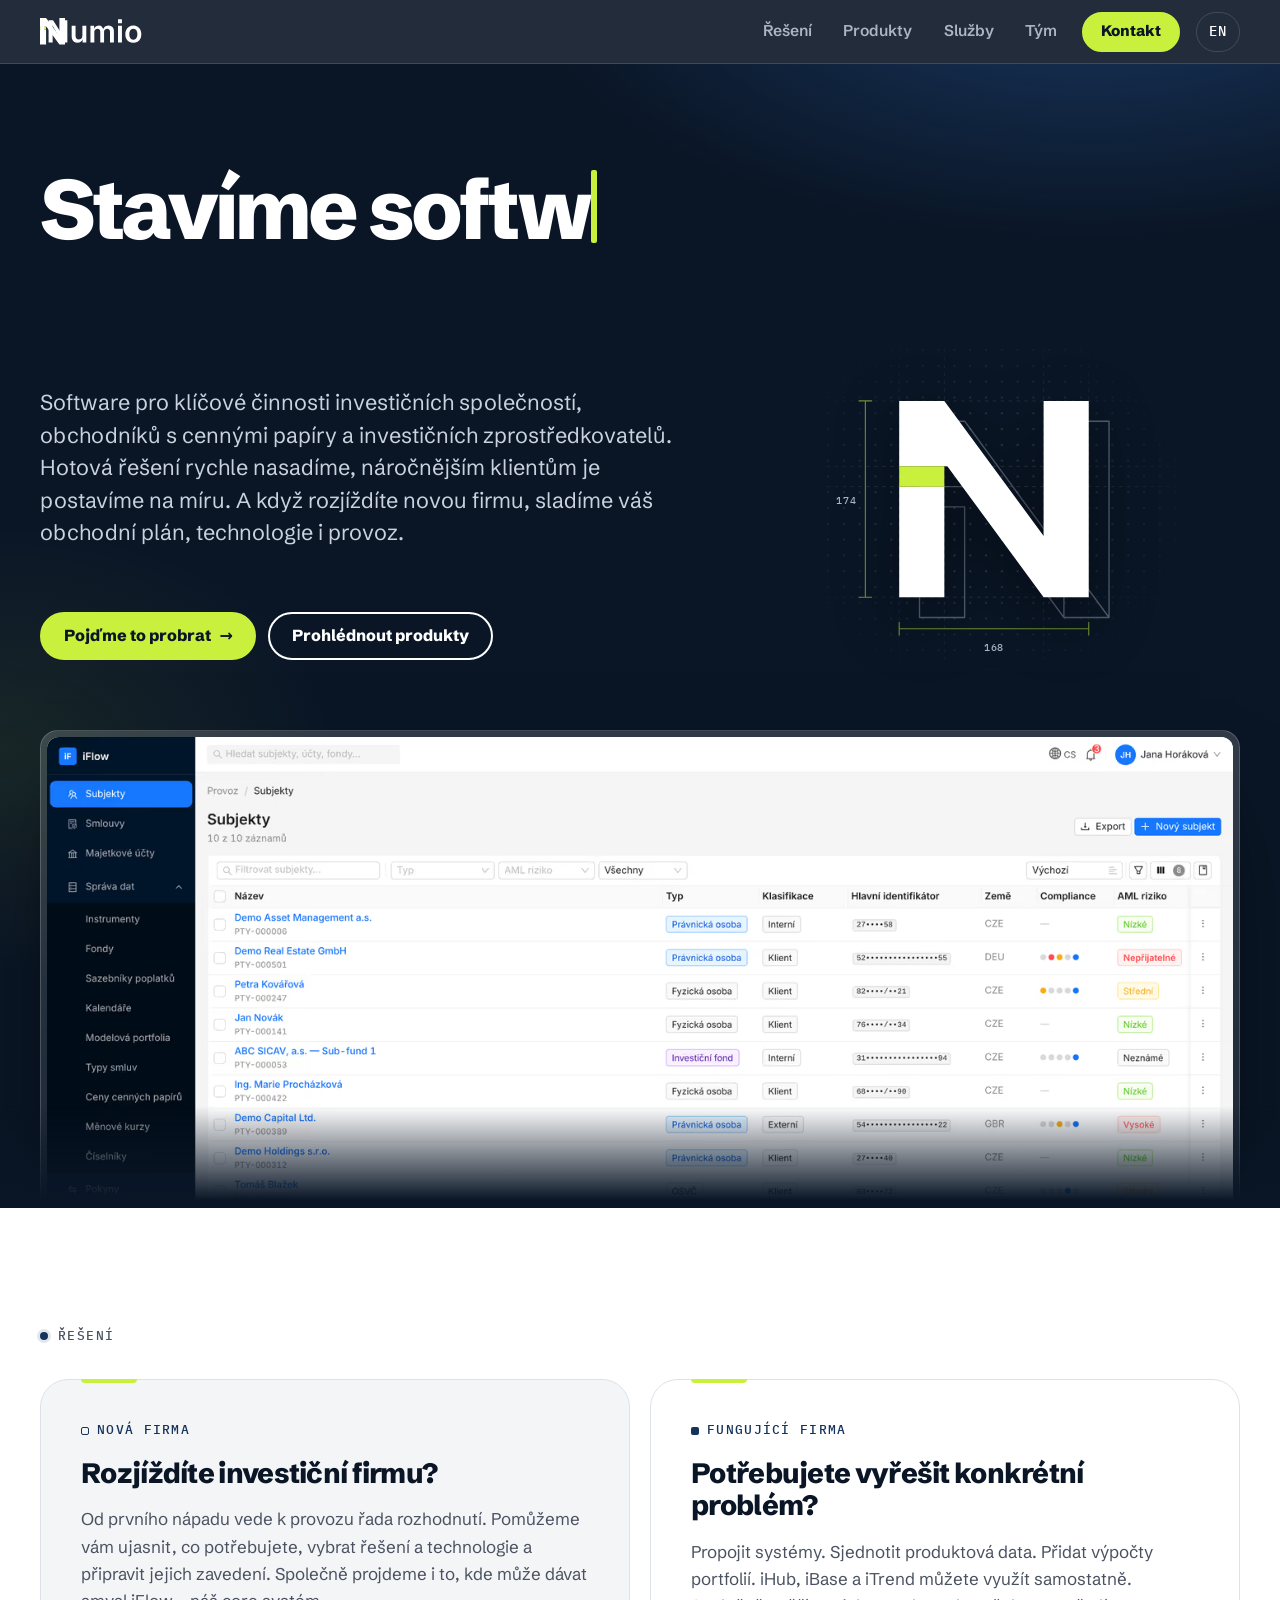
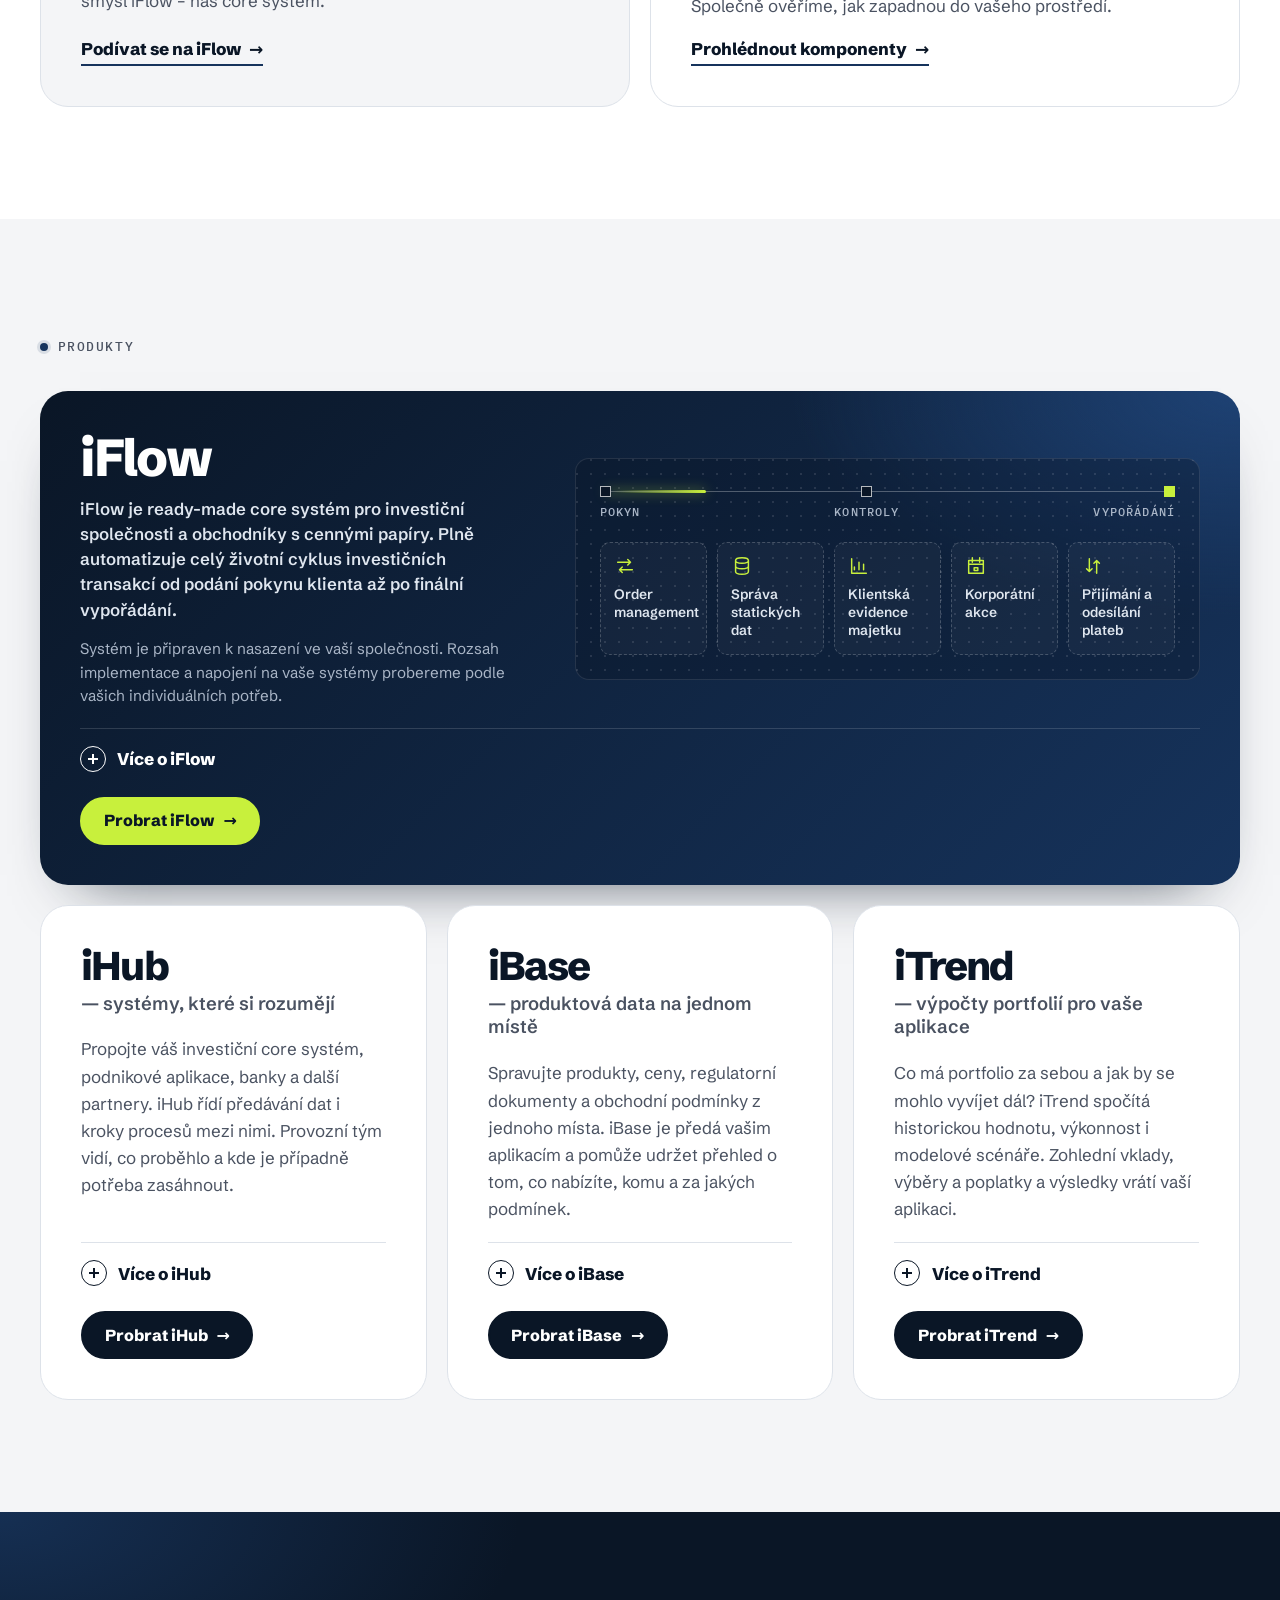
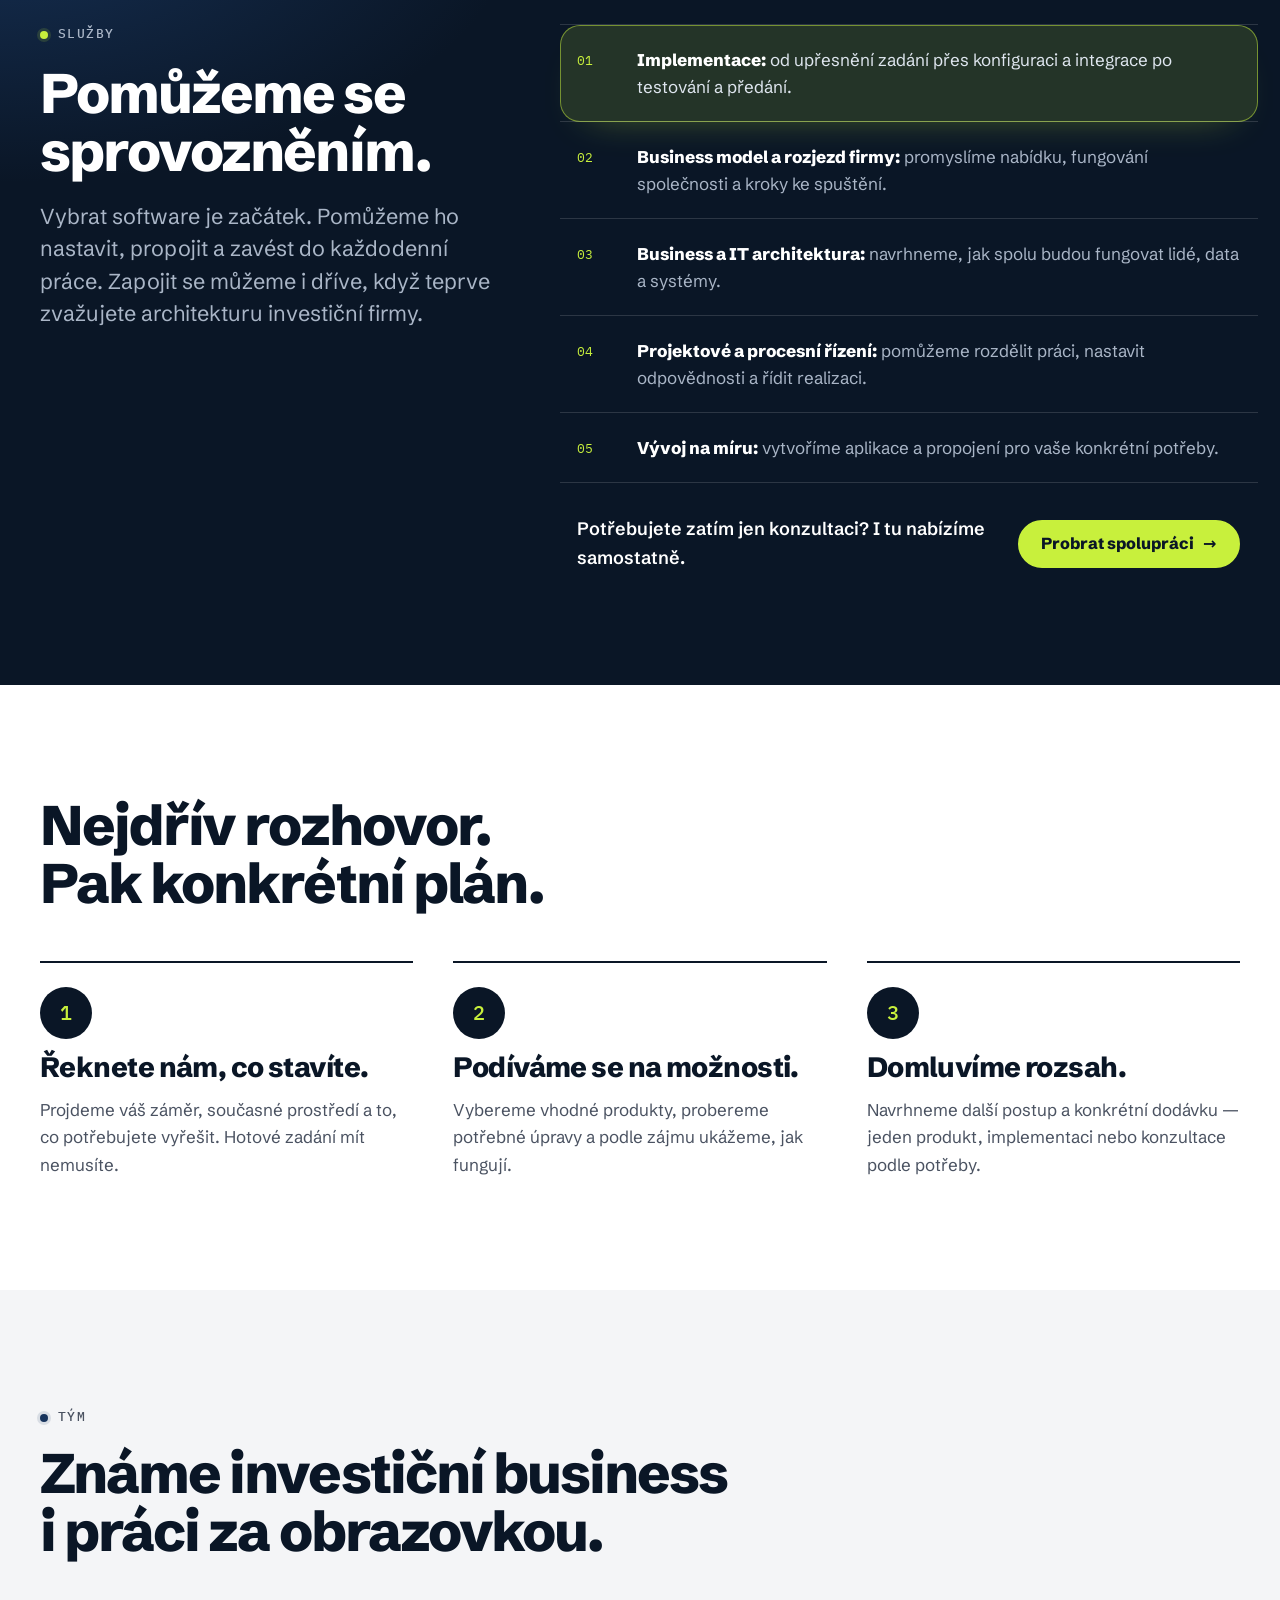
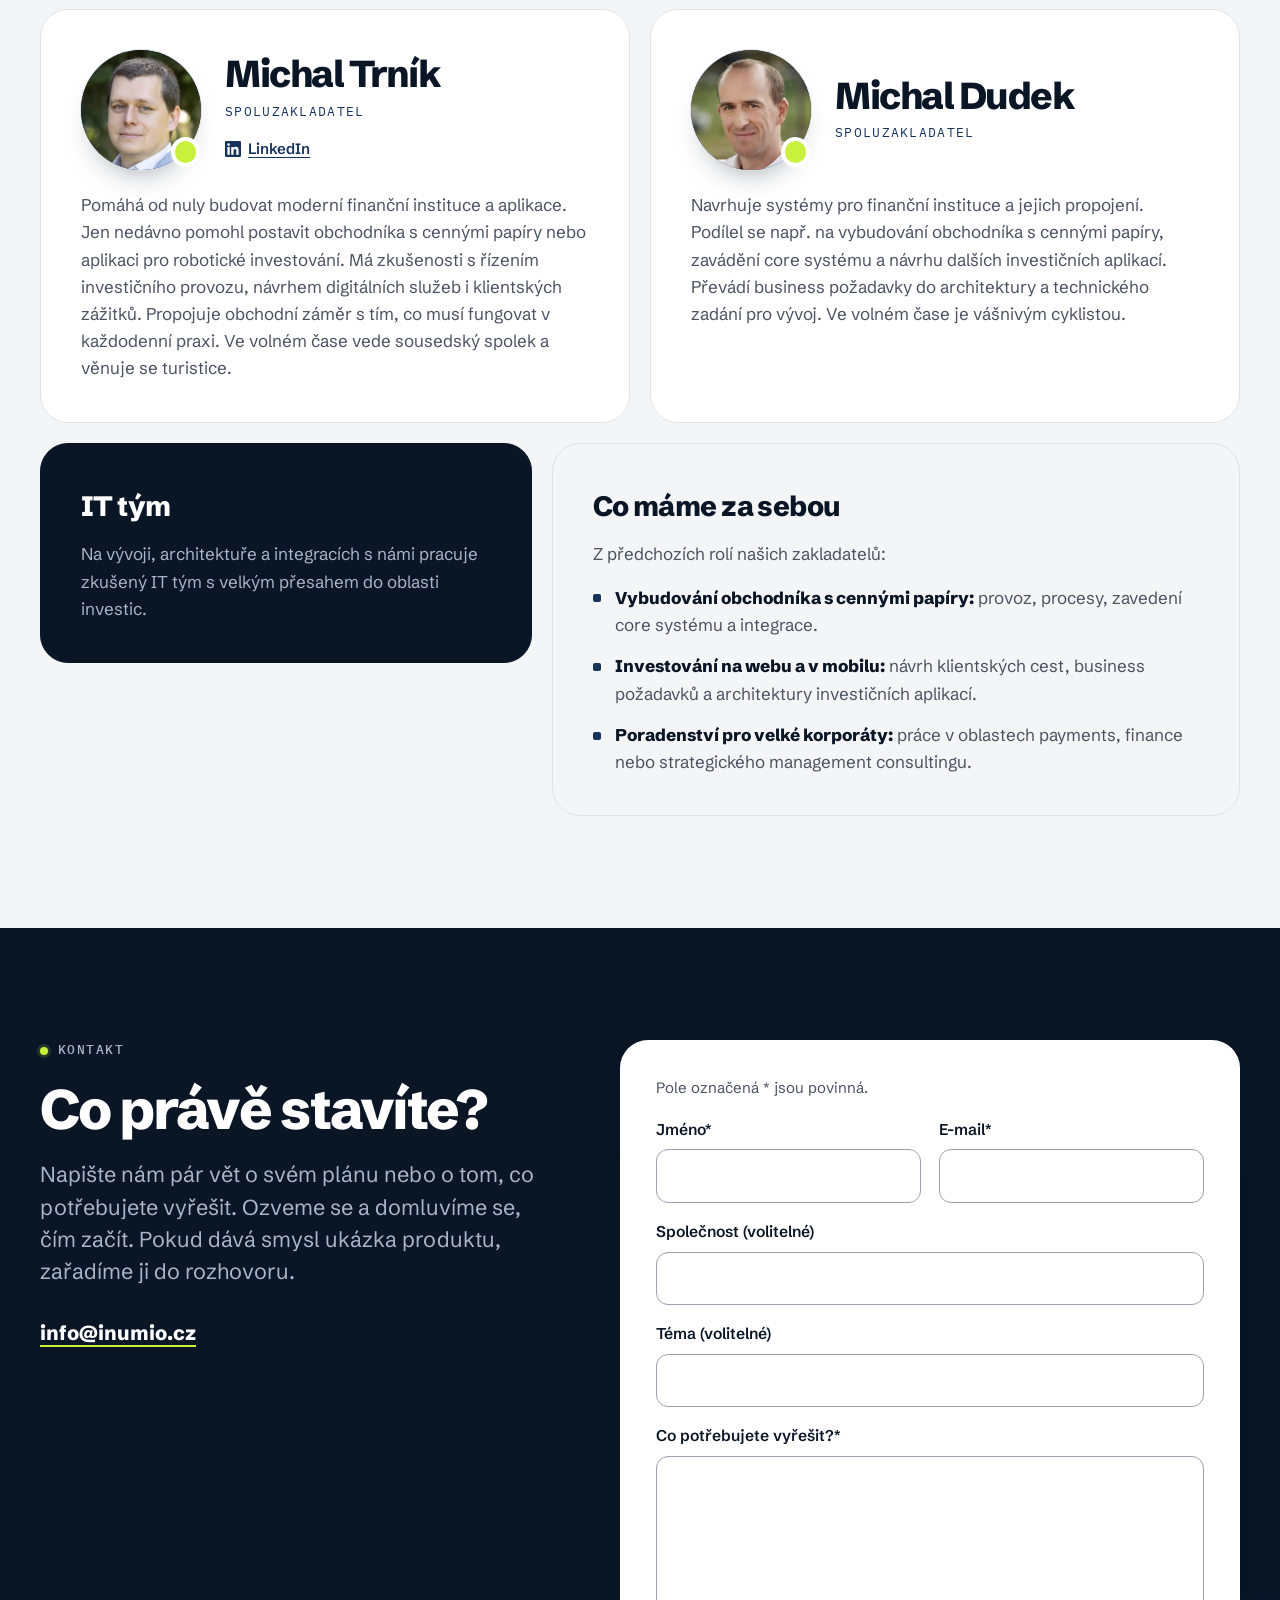
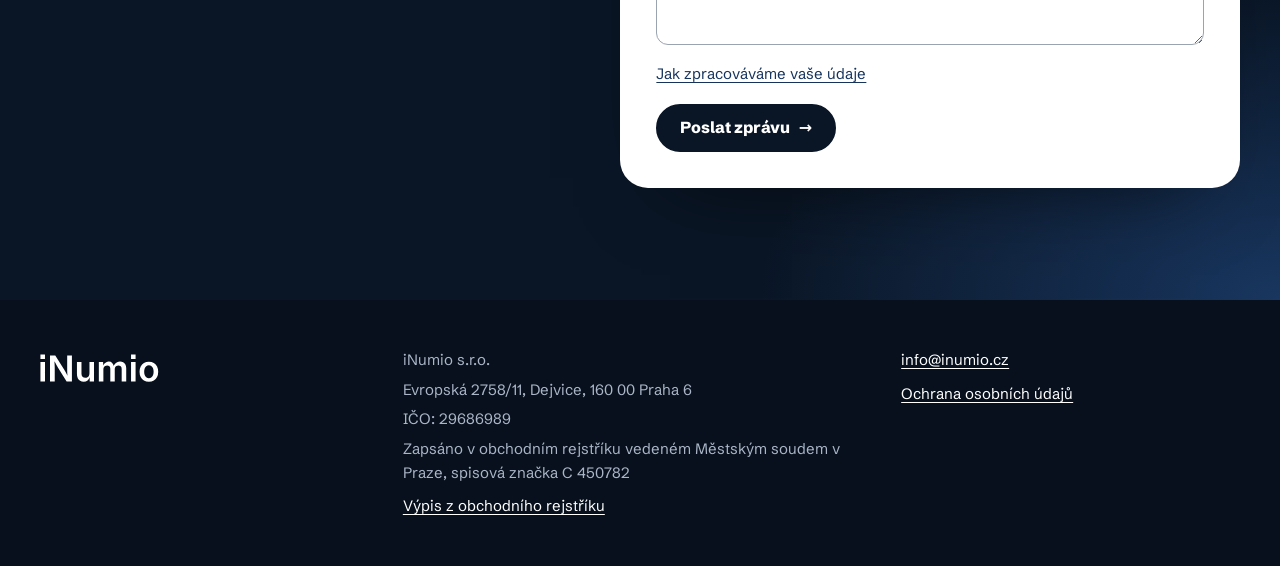
==== cs/index.html @ 95cb1077 "Zveřejnění webu iNumio inumio-cz/inumio-web@a841c8359193e656da2ac461d77c51911cd355ad" ====
<!DOCTYPE html><html lang="cs"><head><meta charset="utf-8"><script>
      // Před vykreslením: .js (vylepšení s JS) a .rv (animace při skrolování, jen bez „omezit pohyb“).
      // Pojistka: když se hlavní skript do 3 s nespustí, animace se vypne a obsah je vidět.
      (function () {
        var d = document.documentElement;
        d.classList.add('js');
        if (!matchMedia('(prefers-reduced-motion: reduce)').matches) {
          d.classList.add('rv');
          setTimeout(function () { if (!window.__inumioReady) d.classList.remove('rv'); }, 3000);
        }
      })();
    </script><meta name="viewport" content="width=device-width, initial-scale=1"><title>iNumio — software pro investiční společnosti a OCP</title><meta name="description" content="Software, implementace a konzultace pro investiční společnosti a OCP. Propojte systémy, produktová data a výpočty portfolií s iNumio."><link rel="canonical" href="https://www.inumio.cz/cs/"><link rel="alternate" hreflang="cs" href="https://www.inumio.cz/cs/"><link rel="alternate" hreflang="en" href="https://www.inumio.cz/en/"><link rel="alternate" hreflang="x-default" href="https://www.inumio.cz/cs/"><meta property="og:type" content="website"><meta property="og:title" content="iNumio — software pro investiční společnosti a OCP"><meta property="og:description" content="Software, implementace a konzultace pro investiční společnosti a OCP. Propojte systémy, produktová data a výpočty portfolií s iNumio."><meta property="og:url" content="https://www.inumio.cz/cs/"><meta property="og:locale" content="cs_CZ"><meta name="theme-color" content="#0a1626"><link rel="icon" href="/favicon.ico" sizes="32x32"><link rel="icon" href="/favicon.svg" type="image/svg+xml"><link rel="apple-touch-icon" href="/apple-touch-icon.png"><link rel="stylesheet" href="/_astro/Base.CDqVg4jB.css"><link rel="stylesheet" href="/_astro/Footer.Ba-FtG9m.css"><link rel="stylesheet" href="/_astro/HomePage.k6mYXMlc.css"></head><body><header class="site-header surface-dark" data-header data-astro-cid-nen7h5rs><a class="skip-link" href="#main" data-astro-cid-nen7h5rs>Přeskočit na obsah</a><div class="wrap bar" data-astro-cid-nen7h5rs><a class="wordmark wordmark--morph" href="/cs/" aria-label="iNumio" data-astro-cid-qisgtjgl><svg class="wm-text" viewBox="220 36 419 99" aria-hidden="true" focusable="false" data-astro-cid-qisgtjgl><path fill="currentColor" d="M221.52 133V63.97H237.57V133ZM221.52 37.39H237.57V53.44H221.52ZM255.36 133V41H274L305.8 91.69Q307.78 94.84 310 98.82Q312.22 102.81 314.63 107.72Q317.04 112.62 319.39 118.61H317.53Q317.1 113.43 316.76 107.96Q316.42 102.5 316.27 97.59Q316.11 92.68 316.11 89.28V41H332.85V133H314.14L285.43 87.37Q282.71 82.99 280.3 78.73Q277.89 74.47 275.12 69.09Q272.34 63.72 268.39 56.13H270.73Q271.1 62.86 271.41 68.88Q271.72 74.9 271.94 79.65Q272.15 84.41 272.15 87.31V133ZM374.28 133.86Q367.18 133.86 361.84 130.84Q356.5 127.81 353.56 121.98Q350.63 116.14 350.63 107.87V63.97H366.68V105.4Q366.68 112.32 370.3 116.27Q373.91 120.22 380.21 120.22Q384.47 120.22 387.8 118.37Q391.13 116.51 393.02 112.93Q394.9 109.35 394.9 104.41V63.97H411.02V133H395.77L395.58 115.96H396.81Q393.91 124.97 388.23 129.42Q382.55 133.86 374.28 133.86ZM428.06 133V63.97H443.12L443.74 80.58H442.57Q444.05 74.4 447.17 70.51Q450.29 66.62 454.45 64.74Q458.62 62.86 463.19 62.86Q470.66 62.86 475.26 67.55Q479.86 72.24 481.78 81.38H479.86Q481.28 75.21 484.71 71.1Q488.14 66.99 492.86 64.93Q497.58 62.86 502.95 62.86Q509.19 62.86 514.13 65.57Q519.07 68.29 521.97 73.51Q524.87 78.73 524.87 86.44V133H508.82V88.91Q508.82 82.49 505.3 79.53Q501.78 76.57 496.84 76.57Q493.01 76.57 490.17 78.23Q487.33 79.9 485.82 82.83Q484.31 85.77 484.31 89.66V133H468.62V88.17Q468.62 82.92 465.35 79.74Q462.08 76.57 456.95 76.57Q453.43 76.57 450.5 78.17Q447.57 79.78 445.84 82.92Q444.11 86.07 444.11 90.7V133ZM541.92 133V63.97H557.97V133ZM541.92 37.39H557.97V53.44H541.92ZM604.96 134.42Q594.89 134.42 587.48 129.94Q580.07 125.47 576.03 117.47Q571.99 109.48 571.99 98.86Q571.99 88.11 576.03 80.05Q580.07 72 587.48 67.55Q594.89 63.1 604.96 63.1Q615.08 63.1 622.49 67.55Q629.9 72 633.95 80.05Q637.99 88.11 637.99 98.86Q637.99 109.48 633.95 117.47Q629.9 125.47 622.49 129.94Q615.08 134.42 604.96 134.42ZM604.96 121.39Q610.58 121.39 614.31 118.37Q618.05 115.34 619.87 110.22Q621.69 105.09 621.69 98.79Q621.69 92.43 619.87 87.31Q618.05 82.18 614.31 79.16Q610.58 76.13 604.96 76.13Q599.34 76.13 595.66 79.16Q591.99 82.18 590.17 87.28Q588.35 92.37 588.35 98.79Q588.35 105.09 590.17 110.22Q591.99 115.34 595.66 118.37Q599.34 121.39 604.96 121.39Z" data-astro-cid-qisgtjgl></path></svg><svg class="wm-mark" viewBox="0 0 168 174" aria-hidden="true" focusable="false" data-astro-cid-qisgtjgl><path fill="currentColor" d="M0 0L40 0L168 174L128 174L42.667 58L0 58ZM128 0L168 0L168 174L128 174ZM0 76L40 76L40 174L0 174Z" data-astro-cid-qisgtjgl></path><path fill="var(--signal)" d="M0 58L40 58L40 76L0 76Z" data-astro-cid-qisgtjgl></path></svg></a><nav class="nav" aria-label="Hlavní navigace" data-astro-cid-nen7h5rs><button class="menu-btn" type="button" aria-expanded="false" aria-controls="site-menu" data-menu-btn data-label-open="Otevřít menu" data-label-close="Zavřít menu" data-astro-cid-nen7h5rs><span class="menu-icon" aria-hidden="true" data-astro-cid-nen7h5rs></span><span class="sr-only" data-menu-label data-astro-cid-nen7h5rs>Otevřít menu</span></button><ul id="site-menu" class="menu" data-menu data-astro-cid-nen7h5rs><li data-astro-cid-nen7h5rs><a class="menu-link" href="#reseni" data-astro-cid-nen7h5rs>Řešení</a></li><li data-astro-cid-nen7h5rs><a class="menu-link" href="#produkty" data-astro-cid-nen7h5rs>Produkty</a></li><li data-astro-cid-nen7h5rs><a class="menu-link" href="#sluzby" data-astro-cid-nen7h5rs>Služby</a></li><li data-astro-cid-nen7h5rs><a class="menu-link" href="#tym" data-astro-cid-nen7h5rs>Tým</a></li><li class="menu-contact" data-astro-cid-nen7h5rs><a class="btn btn--sm" href="#kontakt" data-astro-cid-nen7h5rs>Kontakt</a></li></ul></nav><a class="lang" href="/en/" hreflang="en" lang="en" data-lang-switch data-anchor-map="{&quot;iflow&quot;:&quot;iflow&quot;,&quot;ihub&quot;:&quot;ihub&quot;,&quot;ibase&quot;:&quot;ibase&quot;,&quot;itrend&quot;:&quot;itrend&quot;,&quot;reseni&quot;:&quot;solutions&quot;,&quot;komponenty&quot;:&quot;components&quot;,&quot;produkty&quot;:&quot;products&quot;,&quot;sluzby&quot;:&quot;services&quot;,&quot;spoluprace&quot;:&quot;how-we-work&quot;,&quot;tym&quot;:&quot;team&quot;,&quot;kontakt&quot;:&quot;contact&quot;}" data-astro-cid-nen7h5rs><span aria-hidden="true" data-astro-cid-nen7h5rs>EN</span><span class="sr-only" data-astro-cid-nen7h5rs>English</span></a></div></header><main id="main" tabindex="-1"><section class="hero surface-dark" aria-labelledby="hero-title" data-astro-cid-ge2uvauf><div class="wrap hero-grid" data-astro-cid-ge2uvauf><div class="hero-text" data-astro-cid-ge2uvauf><!--
        Pokyn B (v0.2): animace psaní je jen vizuální vrstva (aria-hidden).
        Čtečky, vyhledávače i stránka bez JS dostanou schválený nadpis Fáze 5 (.typer-a11y).
      --><h1 id="hero-title" class="hero-title" data-typer data-typer-start="Stavíme softwar" data-typer-ops="[{&quot;pause&quot;:700},{&quot;type&quot;:&quot;e.&quot;},{&quot;pause&quot;:650},{&quot;del&quot;:1},{&quot;pause&quot;:170},{&quot;del&quot;:2},{&quot;pause&quot;:420},{&quot;del&quot;:1},{&quot;pause&quot;:140},{&quot;del&quot;:5},{&quot;pause&quot;:260},{&quot;type&quot;:&quot;investiční firmy.&quot;},{&quot;pause&quot;:750},{&quot;move&quot;:7},{&quot;pause&quot;:280},{&quot;type&quot;:&quot; software pro&quot;},{&quot;pause&quot;:850},{&quot;del&quot;:3},{&quot;pause&quot;:220},{&quot;type&quot;:&quot;a&quot;}]" data-astro-cid-ge2uvauf><span class="typer-a11y" data-astro-cid-ge2uvauf>Stavíme software pro investiční firmy.</span><span class="typer-ghost" aria-hidden="true" data-astro-cid-ge2uvauf>Stavíme software pro investiční firmy.</span><span class="typer-live" aria-hidden="true" data-typer-live data-astro-cid-ge2uvauf>Stavíme softwar<span class="caret" data-astro-cid-ge2uvauf></span></span><span class="typer-final" aria-hidden="true" data-astro-cid-ge2uvauf>Stavíme software a investiční firmy.</span></h1><p class="lead hero-lead" data-rv data-astro-cid-ge2uvauf>Software pro klíčové činnosti investičních společností, obchodníků s cennými papíry a investičních zprostředkovatelů. Hotová řešení rychle nasadíme, náročnějším klientům je postavíme na míru. A když rozjíždíte novou firmu, sladíme váš obchodní plán, technologie i provoz.</p><div class="hero-actions" data-rv data-astro-cid-ge2uvauf><a class="btn" href="#kontakt" data-contact-cta data-astro-cid-ge2uvauf>Pojďme to probrat <span class="arrow" aria-hidden="true" data-astro-cid-ge2uvauf>→</span></a><a class="btn btn--ghost" href="#produkty" data-astro-cid-ge2uvauf>Prohlédnout produkty</a></div><!--
        Pokyn 8 (v0.3): místo věty o zakladatelích výrazná značka „N“ jako stavební výkres
        (vodicí linky, kóty, posunutý obrys). Statická – bez animace, čistě dekorativní.
      --><div class="hero-mark" aria-hidden="true" data-astro-cid-ge2uvauf><svg viewBox="-64 -46 312 276" focusable="false" data-astro-cid-ge2uvauf><defs data-astro-cid-ge2uvauf><pattern id="hm-dots" width="14" height="14" patternUnits="userSpaceOnUse" x="-64" y="-46" data-astro-cid-ge2uvauf><circle cx="1" cy="1" r="1" fill="#fff" fill-opacity="0.16" data-astro-cid-ge2uvauf></circle></pattern><radialGradient id="hm-fade" cx="0.45" cy="0.5" r="0.62" data-astro-cid-ge2uvauf><stop offset="0.35" stop-color="#fff" data-astro-cid-ge2uvauf></stop><stop offset="1" stop-color="#fff" stop-opacity="0" data-astro-cid-ge2uvauf></stop></radialGradient><mask id="hm-mask" data-astro-cid-ge2uvauf><rect x="-64" y="-46" width="312" height="276" fill="url(#hm-fade)" data-astro-cid-ge2uvauf></rect></mask></defs><rect x="-64" y="-46" width="312" height="276" fill="url(#hm-dots)" mask="url(#hm-mask)" data-astro-cid-ge2uvauf></rect><g class="hm-guides" mask="url(#hm-mask)" data-astro-cid-ge2uvauf><path d="M-64 0H248M-64 58H248M-64 76H248M-64 174H248M0 -46V230M40 -46V230M128 -46V230M168 -46V230" data-astro-cid-ge2uvauf></path></g><g class="hm-dims" data-astro-cid-ge2uvauf><path d="M-30 0V174M-36 0H-24M-36 174H-24M-30 58V76" data-astro-cid-ge2uvauf></path><path d="M0 202H168M0 196V208M168 196V208" data-astro-cid-ge2uvauf></path><text x="-38" y="91" text-anchor="end" data-astro-cid-ge2uvauf>174</text><text x="84" y="222" text-anchor="middle" data-astro-cid-ge2uvauf>168</text></g><path class="hm-echo" d="M0 0L40 0L168 174L128 174L42.667 58L0 58ZM128 0L168 0L168 174L128 174ZM0 76L40 76L40 174L0 174Z" transform="translate(18 18)" data-astro-cid-ge2uvauf></path><path class="hm-solid" d="M0 0L40 0L168 174L128 174L42.667 58L0 58ZM128 0L168 0L168 174L128 174ZM0 76L40 76L40 174L0 174Z" data-astro-cid-ge2uvauf></path><path class="hm-accent" d="M0 58L40 58L40 76L0 76Z" data-astro-cid-ge2uvauf></path></svg></div></div></div><!-- Pokyn C (v0.2): snímek aplikace iFlow místo dekorativního motivu --><div class="wrap hero-shot" data-astro-cid-ge2uvauf><figure class="app-shot app-shot--hero" data-astro-cid-4kf7wirp><div class="shot-frame" data-astro-cid-4kf7wirp><div class="shot-viewport" data-astro-cid-4kf7wirp><picture data-astro-cid-4kf7wirp="true"><source srcset="/_astro/iflow-clients-cs.BXA_JQ5s_2ulHRl.avif 720w, /_astro/iflow-clients-cs.BXA_JQ5s_e20lV.avif 1080w, /_astro/iflow-clients-cs.BXA_JQ5s_1vnPgE.avif 1440w, /_astro/iflow-clients-cs.BXA_JQ5s_JIJBu.avif 2160w, /_astro/iflow-clients-cs.BXA_JQ5s_oqFz5.avif 2880w" type="image/avif" sizes="(min-width: 1264px) 1200px, 100vw"><source srcset="/_astro/iflow-clients-cs.BXA_JQ5s_ZS9urY.webp 720w, /_astro/iflow-clients-cs.BXA_JQ5s_24lgdo.webp 1080w, /_astro/iflow-clients-cs.BXA_JQ5s_Z1Iu2FO.webp 1440w, /_astro/iflow-clients-cs.BXA_JQ5s_1Skdgr.webp 2160w, /_astro/iflow-clients-cs.BXA_JQ5s_1x29e2.webp 2880w" type="image/webp" sizes="(min-width: 1264px) 1200px, 100vw"><img src="/_astro/iflow-clients-cs.BXA_JQ5s_Z1W6lXs.webp" srcset="/_astro/iflow-clients-cs.BXA_JQ5s_ZS9urY.webp 720w, /_astro/iflow-clients-cs.BXA_JQ5s_24lgdo.webp 1080w, /_astro/iflow-clients-cs.BXA_JQ5s_Z1Iu2FO.webp 1440w, /_astro/iflow-clients-cs.BXA_JQ5s_1Skdgr.webp 2160w, /_astro/iflow-clients-cs.BXA_JQ5s_1x29e2.webp 2880w" alt="Ukázka aplikace iFlow: přehled subjektů s typem, klasifikací, hlavním identifikátorem a AML rizikem (anonymizovaná ukázková data)." sizes="(min-width: 1264px) 1200px, 100vw" loading="eager" fetchpriority="high" decoding="async" data-astro-cid-4kf7wirp="true" width="3200" height="1640" class="shot-img"></picture><span class="shot-focus" aria-hidden="true" data-astro-cid-4kf7wirp></span></div></div></figure></div></section><section id="reseni" data-section="solutions" class="section surface-light" aria-labelledby="sol-title" data-astro-cid-f2vlnlq5><div class="wrap" data-astro-cid-f2vlnlq5><h2 id="sol-title" class="eyebrow" data-rv data-astro-cid-f2vlnlq5>Řešení</h2><div class="paths" data-astro-cid-f2vlnlq5><article class="path path--first" data-rv data-astro-cid-f2vlnlq5><span class="path-label" data-astro-cid-f2vlnlq5>Nová firma</span><h3 class="path-title" data-astro-cid-f2vlnlq5>Rozjíždíte investiční firmu?</h3><p class="muted" data-astro-cid-f2vlnlq5>Od prvního nápadu vede k provozu řada rozhodnutí. Pomůžeme vám ujasnit, co potřebujete, vybrat řešení a technologie a připravit jejich zavedení. Společně projdeme i to, kde může dávat smysl iFlow – náš core systém.</p><a class="link-arrow" href="#iflow" data-astro-cid-f2vlnlq5>Podívat se na iFlow <span class="arrow" aria-hidden="true" data-astro-cid-f2vlnlq5>→</span></a></article><article class="path" data-rv data-astro-cid-f2vlnlq5><span class="path-label" data-astro-cid-f2vlnlq5>Fungující firma</span><h3 class="path-title" data-astro-cid-f2vlnlq5>Potřebujete vyřešit konkrétní problém?</h3><p class="muted" data-astro-cid-f2vlnlq5>Propojit systémy. Sjednotit produktová data. Přidat výpočty portfolií. iHub, iBase a iTrend můžete využít samostatně. Společně ověříme, jak zapadnou do vašeho prostředí.</p><a class="link-arrow" href="#komponenty" data-astro-cid-f2vlnlq5>Prohlédnout komponenty <span class="arrow" aria-hidden="true" data-astro-cid-f2vlnlq5>→</span></a></article></div></div></section><section id="produkty" data-section="products" class="section surface-mist" aria-labelledby="prod-title" data-astro-cid-rtei5hqi><div class="wrap" data-astro-cid-rtei5hqi><h2 id="prod-title" class="eyebrow" data-rv data-astro-cid-rtei5hqi>Produkty</h2><!-- iFlow: kompaktní karta přes šířku (v0.3: bez rozlišení IS/OCP, pokyny 10–12). --><article id="iflow" data-product class="product product--core surface-dark" data-rv aria-labelledby="iflow-title" data-astro-cid-rtei5hqi><div class="core-grid" data-astro-cid-rtei5hqi><div class="core-head" data-astro-cid-rtei5hqi><h3 id="iflow-title" class="p-title" data-astro-cid-rtei5hqi><span class="p-name" data-astro-cid-rtei5hqi>iFlow</span></h3><p class="p-intro" data-astro-cid-rtei5hqi>iFlow je ready-made core systém pro investiční společnosti a obchodníky s cennými papíry. Plně automatizuje celý životní cyklus investičních transakcí od podání pokynu klienta až po finální vypořádání.</p><!-- v0.4 (pokyn 2): věta o připravenosti pod popisem vlevo (dříve osamocená v pravém sloupci) --><p class="p-body" data-astro-cid-rtei5hqi>Systém je připraven k nasazení ve vaší společnosti. Rozsah implementace a napojení na vaše systémy probereme podle vašich individuálních potřeb.</p></div><!--
          v0.4 (pokyn 2): pravý sloupec = schéma iFlow místo textu. Horní linka = životní cyklus pokynu
          (slova z oblasti Order management), pod ní pět oblastí z „Více o iFlow“ (jen jejich názvy).
          Nepřidává žádné tvrzení; dekorativní shrnutí (aria-hidden) – plné texty jsou v rozbalení.
          Od 900 px; pulz na lince respektuje „omezit pohyb“.
        --><div class="core-map" aria-hidden="true" data-astro-cid-rtei5hqi><div class="cm-track" data-astro-cid-rtei5hqi><span class="cm-line" data-astro-cid-rtei5hqi><span class="cm-pulse" data-astro-cid-rtei5hqi></span></span><span class="cm-step" data-astro-cid-rtei5hqi><span class="cm-node" data-astro-cid-rtei5hqi></span><span class="cm-label" data-astro-cid-rtei5hqi>Pokyn</span></span><span class="cm-step" data-astro-cid-rtei5hqi><span class="cm-node" data-astro-cid-rtei5hqi></span><span class="cm-label" data-astro-cid-rtei5hqi>Kontroly</span></span><span class="cm-step cm-step--end" data-astro-cid-rtei5hqi><span class="cm-node" data-astro-cid-rtei5hqi></span><span class="cm-label" data-astro-cid-rtei5hqi>Vypořádání</span></span></div><ul class="cm-areas" data-astro-cid-rtei5hqi><li class="cm-area" data-astro-cid-rtei5hqi><svg viewBox="0 0 24 24" focusable="false" data-astro-cid-rtei5hqi><path d="M4 8h14M15 5l3 3-3 3M20 16H6M9 13l-3 3 3 3" data-astro-cid-rtei5hqi></path></svg><span data-astro-cid-rtei5hqi>Order management</span></li><li class="cm-area" data-astro-cid-rtei5hqi><svg viewBox="0 0 24 24" focusable="false" data-astro-cid-rtei5hqi><path d="M5 6c0-1.7 3.1-3 7-3s7 1.3 7 3-3.1 3-7 3-7-1.3-7-3zM5 6v6c0 1.7 3.1 3 7 3s7-1.3 7-3V6M5 12v6c0 1.7 3.1 3 7 3s7-1.3 7-3v-6" data-astro-cid-rtei5hqi></path></svg><span data-astro-cid-rtei5hqi>Správa statických dat</span></li><li class="cm-area" data-astro-cid-rtei5hqi><svg viewBox="0 0 24 24" focusable="false" data-astro-cid-rtei5hqi><path d="M4 20h16M7 16v-3M12 16V8M17 16v-6M4 4v16" data-astro-cid-rtei5hqi></path></svg><span data-astro-cid-rtei5hqi>Klientská evidence majetku</span></li><li class="cm-area" data-astro-cid-rtei5hqi><svg viewBox="0 0 24 24" focusable="false" data-astro-cid-rtei5hqi><path d="M4 6h16v14H4zM4 10h16M8 3v5M16 3v5M10 14h4v3h-4z" data-astro-cid-rtei5hqi></path></svg><span data-astro-cid-rtei5hqi>Korporátní akce</span></li><li class="cm-area" data-astro-cid-rtei5hqi><svg viewBox="0 0 24 24" focusable="false" data-astro-cid-rtei5hqi><path d="M8 4v14M5 15l3 3 3-3M16 20V6M13 9l3-3 3 3" data-astro-cid-rtei5hqi></path></svg><span data-astro-cid-rtei5hqi>Přijímání a odesílání plateb</span></li></ul></div></div><details class="p-details" data-details data-astro-cid-rtei5hqi><summary data-astro-cid-rtei5hqi><span class="sum-icon" aria-hidden="true" data-astro-cid-rtei5hqi></span><span class="when-closed" data-astro-cid-rtei5hqi>Více o iFlow</span><span class="when-open" data-astro-cid-rtei5hqi>Sbalit podrobnosti</span></summary><div class="p-detail-body" data-astro-cid-rtei5hqi><ul class="p-list" data-astro-cid-rtei5hqi><li data-astro-cid-rtei5hqi><strong data-astro-cid-rtei5hqi>Order management:</strong> nákupy, prodeje, switche, převody i reinvestice v jednom toku – od zadání pokynu přes jeho kontroly až po vypořádání.</li><li data-astro-cid-rtei5hqi><strong data-astro-cid-rtei5hqi>Správa statických dat:</strong> fondy, jejich třídy, další instrumenty, poplatky, kalendáře i číselníky na jednom místě. Změna se projeví všude, kde se údaj používá.</li><li data-astro-cid-rtei5hqi><strong data-astro-cid-rtei5hqi>Klientská evidence majetku:</strong> majetkové účty, pozice a hotovost každého klienta včetně ocenění a stavu ke zvolenému dni.</li><li data-astro-cid-rtei5hqi><strong data-astro-cid-rtei5hqi>Korporátní akce:</strong> zpracujete je v systému a jejich dopad se promítne do majetku vašich klientů.</li><li data-astro-cid-rtei5hqi><strong data-astro-cid-rtei5hqi>Přijímání a odesílání plateb:</strong> příchozí platby přiřadíte ke klientům a jejich pokynům, odchozí připravíte k odeslání.</li></ul><figure class="app-shot app-shot--detail" data-astro-cid-4kf7wirp><div class="shot-frame" data-astro-cid-4kf7wirp><div class="shot-viewport" data-astro-cid-4kf7wirp><picture data-astro-cid-4kf7wirp="true"><source srcset="/_astro/iflow-calendar-cs.ChGnjnta_Z2tUft4.avif 480w, /_astro/iflow-calendar-cs.ChGnjnta_ZBMVQw.avif 720w, /_astro/iflow-calendar-cs.ChGnjnta_2iSQyO.avif 1080w, /_astro/iflow-calendar-cs.ChGnjnta_1bLY1i.avif 1440w" type="image/avif" sizes="(min-width: 900px) 680px, 100vw"><source srcset="/_astro/iflow-calendar-cs.ChGnjnta_ZDAYBB.webp 480w, /_astro/iflow-calendar-cs.ChGnjnta_1dviYV.webp 720w, /_astro/iflow-calendar-cs.ChGnjnta_Z1CGNAa.webp 1080w, /_astro/iflow-calendar-cs.ChGnjnta_2knrFf.webp 1440w" type="image/webp" sizes="(min-width: 900px) 680px, 100vw"><img src="/_astro/iflow-calendar-cs.ChGnjnta_Zb7JN3.webp" srcset="/_astro/iflow-calendar-cs.ChGnjnta_ZDAYBB.webp 480w, /_astro/iflow-calendar-cs.ChGnjnta_1dviYV.webp 720w, /_astro/iflow-calendar-cs.ChGnjnta_Z1CGNAa.webp 1080w, /_astro/iflow-calendar-cs.ChGnjnta_2knrFf.webp 1440w" alt="Ukázka aplikace iFlow: kalendář obchodních dní s výslednými obchodními dny a svátky (ukázková data)." sizes="(min-width: 900px) 680px, 100vw" loading="lazy" fetchpriority="auto" decoding="async" data-astro-cid-4kf7wirp="true" width="2480" height="1482" class="shot-img"></picture></div></div></figure></div></details><div class="p-actions" data-astro-cid-rtei5hqi><a class="btn" href="#kontakt" data-topic="iFlow" data-astro-cid-rtei5hqi>Probrat iFlow <span class="arrow" aria-hidden="true" data-astro-cid-rtei5hqi>→</span></a></div></article><!--
      Tři samostatně dostupné komponenty. Pokyn 16 (v0.3): otevřená karta se roztáhne přes celou
      šířku (jako iFlow) a přesune se nad zbylé dvě, které se posunou pod ni vedle sebe – nic se
      nepřekrývá. Otevřená je vždy nejvýš jedna (<details name>). Bez :has() se karta rozbalí dolů.
    --><div id="komponenty" data-section="components" class="components" data-components data-astro-cid-rtei5hqi><article id="ihub" data-product class="product product--comp surface-light" data-rv aria-labelledby="ihub-title" data-astro-cid-rtei5hqi><h3 id="ihub-title" class="p-title" data-astro-cid-rtei5hqi><span class="p-name" data-astro-cid-rtei5hqi>iHub</span> <span class="p-tag" data-astro-cid-rtei5hqi>— systémy, které si rozumějí</span></h3><p class="p-body" data-astro-cid-rtei5hqi>Propojte váš investiční core systém, podnikové aplikace, banky a další partnery. iHub řídí předávání dat i kroky procesů mezi nimi. Provozní tým vidí, co proběhlo a kde je případně potřeba zasáhnout.</p><details class="p-details" data-details name="components-cs" data-astro-cid-rtei5hqi><summary data-astro-cid-rtei5hqi><span class="sum-icon" aria-hidden="true" data-astro-cid-rtei5hqi></span><span class="when-closed" data-astro-cid-rtei5hqi>Více o iHub</span><span class="when-open" data-astro-cid-rtei5hqi>Sbalit podrobnosti</span></summary><div class="p-detail-body" data-astro-cid-rtei5hqi><div class="p-detail-text" data-astro-cid-rtei5hqi><ul class="p-list" data-astro-cid-rtei5hqi><li data-astro-cid-rtei5hqi>Jednotné rozhraní mezi aplikacemi a navazujícími systémy.</li><li data-astro-cid-rtei5hqi>Řízení vícekrokových procesů, například založení klienta a jeho smlouvy.</li><li data-astro-cid-rtei5hqi>Přehled zpráv, chyb a možností opakovaného zpracování.</li><li data-astro-cid-rtei5hqi>Přizpůsobení různých formátů dat při napojování partnerů.</li></ul><p class="p-note" data-astro-cid-rtei5hqi>Konkrétní napojení a způsob provozu navrhneme podle vašeho prostředí. Technické detaily můžeme projít při společné ukázce.</p></div><figure class="app-shot app-shot--detail" data-astro-cid-4kf7wirp><div class="shot-frame" data-astro-cid-4kf7wirp><div class="shot-viewport" data-astro-cid-4kf7wirp><picture data-astro-cid-4kf7wirp="true"><source srcset="/_astro/ihub-cs.vIrg7nIs_ZQBvlx.avif 480w, /_astro/ihub-cs.vIrg7nIs_OQB22.avif 720w, /_astro/ihub-cs.vIrg7nIs_1IFtEV.avif 1080w, /_astro/ihub-cs.vIrg7nIs_Xnnye.avif 1440w" type="image/avif" sizes="(min-width: 900px) 680px, 100vw"><source srcset="/_astro/ihub-cs.vIrg7nIs_Z1j2ufl.webp 480w, /_astro/ihub-cs.vIrg7nIs_nqC8e.webp 720w, /_astro/ihub-cs.vIrg7nIs_Z227Ex6.webp 1080w, /_astro/ihub-cs.vIrg7nIs_2hLna8.webp 1440w" type="image/webp" sizes="(min-width: 900px) 680px, 100vw"><img src="/_astro/ihub-cs.vIrg7nIs_h7h9n.webp" srcset="/_astro/ihub-cs.vIrg7nIs_Z1j2ufl.webp 480w, /_astro/ihub-cs.vIrg7nIs_nqC8e.webp 720w, /_astro/ihub-cs.vIrg7nIs_Z227Ex6.webp 1080w, /_astro/ihub-cs.vIrg7nIs_2hLna8.webp 1440w" alt="Ilustrační náhled obrazovky iHub: přehled integrací s konektory, rozpracovanými procesy a frontou chyb (ukázková data)." sizes="(min-width: 900px) 680px, 100vw" loading="lazy" fetchpriority="auto" decoding="async" data-astro-cid-4kf7wirp="true" width="2480" height="1520" class="shot-img"></picture></div><span class="shot-badge" data-astro-cid-4kf7wirp>Ilustrační náhled</span></div></figure></div></details><div class="p-actions" data-astro-cid-rtei5hqi><a class="btn" href="#kontakt" data-topic="iHub" data-astro-cid-rtei5hqi>Probrat iHub <span class="arrow" aria-hidden="true" data-astro-cid-rtei5hqi>→</span></a></div></article><article id="ibase" data-product class="product product--comp surface-light" data-rv aria-labelledby="ibase-title" data-astro-cid-rtei5hqi><h3 id="ibase-title" class="p-title" data-astro-cid-rtei5hqi><span class="p-name" data-astro-cid-rtei5hqi>iBase</span> <span class="p-tag" data-astro-cid-rtei5hqi>— produktová data na jednom místě</span></h3><p class="p-body" data-astro-cid-rtei5hqi>Spravujte produkty, ceny, regulatorní dokumenty a obchodní podmínky z jednoho místa. iBase je předá vašim aplikacím a pomůže udržet přehled o tom, co nabízíte, komu a za jakých podmínek.</p><details class="p-details" data-details name="components-cs" data-astro-cid-rtei5hqi><summary data-astro-cid-rtei5hqi><span class="sum-icon" aria-hidden="true" data-astro-cid-rtei5hqi></span><span class="when-closed" data-astro-cid-rtei5hqi>Více o iBase</span><span class="when-open" data-astro-cid-rtei5hqi>Sbalit podrobnosti</span></summary><div class="p-detail-body" data-astro-cid-rtei5hqi><div class="p-detail-text" data-astro-cid-rtei5hqi><ul class="p-list" data-astro-cid-rtei5hqi><li data-astro-cid-rtei5hqi>Společný katalog s nastavením dostupnosti podle služby, kanálu či klientského segmentu.</li><li data-astro-cid-rtei5hqi>Sběr dat a dokumentů z připojených zdrojů a jejich sjednocení.</li><li data-astro-cid-rtei5hqi>Upozornění na neúplná data a neobvyklé změny cen.</li><li data-astro-cid-rtei5hqi>Historie produktových parametrů a dokumentů.</li></ul><p class="p-note" data-astro-cid-rtei5hqi>Datové zdroje a možnosti jejich využití vybereme pro konkrétní nasazení. Katalog můžete připojit k vlastním aplikacím.</p></div><figure class="app-shot app-shot--detail" data-astro-cid-4kf7wirp><div class="shot-frame" data-astro-cid-4kf7wirp><div class="shot-viewport" data-astro-cid-4kf7wirp><picture data-astro-cid-4kf7wirp="true"><source srcset="/_astro/ibase-cs.o5cdZ4IC_ZaGPRc.avif 480w, /_astro/ibase-cs.o5cdZ4IC_ZsdNJo.avif 720w, /_astro/ibase-cs.o5cdZ4IC_Zby0v8.avif 1080w, /_astro/ibase-cs.o5cdZ4IC_1IgtyL.avif 1440w" type="image/avif" sizes="(min-width: 900px) 680px, 100vw"><source srcset="/_astro/ibase-cs.o5cdZ4IC_18G8IH.webp 480w, /_astro/ibase-cs.o5cdZ4IC_QaaQv.webp 720w, /_astro/ibase-cs.o5cdZ4IC_ZWmiE.webp 1080w, /_astro/ibase-cs.o5cdZ4IC_1SR7Lf.webp 1440w" type="image/webp" sizes="(min-width: 900px) 680px, 100vw"><img src="/_astro/ibase-cs.o5cdZ4IC_Iaqb2.webp" srcset="/_astro/ibase-cs.o5cdZ4IC_18G8IH.webp 480w, /_astro/ibase-cs.o5cdZ4IC_QaaQv.webp 720w, /_astro/ibase-cs.o5cdZ4IC_ZWmiE.webp 1080w, /_astro/ibase-cs.o5cdZ4IC_1SR7Lf.webp 1440w" alt="Ilustrační náhled obrazovky iBase: detail produktu s referenčními daty, dokumenty a dostupností podle kanálů (ukázková data)." sizes="(min-width: 900px) 680px, 100vw" loading="lazy" fetchpriority="auto" decoding="async" data-astro-cid-4kf7wirp="true" width="2480" height="1520" class="shot-img"></picture></div><span class="shot-badge" data-astro-cid-4kf7wirp>Ilustrační náhled</span></div></figure></div></details><div class="p-actions" data-astro-cid-rtei5hqi><a class="btn" href="#kontakt" data-topic="iBase" data-astro-cid-rtei5hqi>Probrat iBase <span class="arrow" aria-hidden="true" data-astro-cid-rtei5hqi>→</span></a></div></article><article id="itrend" data-product class="product product--comp surface-light" data-rv aria-labelledby="itrend-title" data-astro-cid-rtei5hqi><h3 id="itrend-title" class="p-title" data-astro-cid-rtei5hqi><span class="p-name" data-astro-cid-rtei5hqi>iTrend</span> <span class="p-tag" data-astro-cid-rtei5hqi>— výpočty portfolií pro vaše aplikace</span></h3><p class="p-body" data-astro-cid-rtei5hqi>Co má portfolio za sebou a jak by se mohlo vyvíjet dál? iTrend spočítá historickou hodnotu, výkonnost i modelové scénáře. Zohlední vklady, výběry a poplatky a výsledky vrátí vaší aplikaci.</p><details class="p-details" data-details name="components-cs" data-astro-cid-rtei5hqi><summary data-astro-cid-rtei5hqi><span class="sum-icon" aria-hidden="true" data-astro-cid-rtei5hqi></span><span class="when-closed" data-astro-cid-rtei5hqi>Více o iTrend</span><span class="when-open" data-astro-cid-rtei5hqi>Sbalit podrobnosti</span></summary><div class="p-detail-body" data-astro-cid-rtei5hqi><div class="p-detail-text" data-astro-cid-rtei5hqi><ul class="p-list" data-astro-cid-rtei5hqi><li data-astro-cid-rtei5hqi>Historické ocenění a výkonnost portfolia, služby i jednotlivých produktů.</li><li data-astro-cid-rtei5hqi>Pravidelné i jednorázové peněžní toky, poplatky a dividendy.</li><li data-astro-cid-rtei5hqi>Optimistický, realistický a pesimistický modelový scénář s informací o nejistotě odhadu.</li><li data-astro-cid-rtei5hqi>Výstupy pro klientské aplikace a modelace v dohodnutém rozsahu.</li></ul><p class="p-note" data-astro-cid-rtei5hqi>Scénáře popisují možné výsledky podle vstupních předpokladů; nejsou příslibem výnosu.</p></div><figure class="app-shot app-shot--detail" data-astro-cid-4kf7wirp><div class="shot-frame" data-astro-cid-4kf7wirp><div class="shot-viewport" data-astro-cid-4kf7wirp><picture data-astro-cid-4kf7wirp="true"><source srcset="/_astro/itrend-cs.BYser0T8_Z2904ho.avif 480w, /_astro/itrend-cs.BYser0T8_2b1asF.avif 720w, /_astro/itrend-cs.BYser0T8_1UxlON.avif 1080w, /_astro/itrend-cs.BYser0T8_hPLSC.avif 1440w" type="image/avif" sizes="(min-width: 900px) 680px, 100vw"><source srcset="/_astro/itrend-cs.BYser0T8_Z1Xoq4U.webp 480w, /_astro/itrend-cs.BYser0T8_2lBNF9.webp 720w, /_astro/itrend-cs.BYser0T8_2dX8lB.webp 1080w, /_astro/itrend-cs.BYser0T8_Agypq.webp 1440w" type="image/webp" sizes="(min-width: 900px) 680px, 100vw"><img src="/_astro/itrend-cs.BYser0T8_Z6JrhG.webp" srcset="/_astro/itrend-cs.BYser0T8_Z1Xoq4U.webp 480w, /_astro/itrend-cs.BYser0T8_2lBNF9.webp 720w, /_astro/itrend-cs.BYser0T8_2dX8lB.webp 1080w, /_astro/itrend-cs.BYser0T8_Agypq.webp 1440w" alt="Ilustrační náhled obrazovky iTrend: vývoj hodnoty portfolia, tři modelové scénáře a časově vážený výnos (ukázková data)." sizes="(min-width: 900px) 680px, 100vw" loading="lazy" fetchpriority="auto" decoding="async" data-astro-cid-4kf7wirp="true" width="2480" height="1520" class="shot-img"></picture></div><span class="shot-badge" data-astro-cid-4kf7wirp>Ilustrační náhled</span></div></figure></div></details><div class="p-actions" data-astro-cid-rtei5hqi><a class="btn" href="#kontakt" data-topic="iTrend" data-astro-cid-rtei5hqi>Probrat iTrend <span class="arrow" aria-hidden="true" data-astro-cid-rtei5hqi>→</span></a></div></article></div></div></section><section id="sluzby" data-section="services" class="section surface-dark services" aria-labelledby="svc-title" data-astro-cid-lesv7jgp><div class="wrap grid" data-astro-cid-lesv7jgp><div class="intro" data-rv data-astro-cid-lesv7jgp><p class="eyebrow" data-astro-cid-lesv7jgp>Služby</p><h2 id="svc-title" class="h2" data-astro-cid-lesv7jgp>Pomůžeme se sprovozněním.</h2><p class="lead" data-astro-cid-lesv7jgp>Vybrat software je začátek. Pomůžeme ho nastavit, propojit a zavést do každodenní práce. Zapojit se můžeme i dříve, když teprve zvažujete architekturu investiční firmy.</p></div><div class="side" data-astro-cid-lesv7jgp><!-- Pokyn F (v0.2): rámeček je na 01 a při najetí myší plynule přejede na položku pod kurzorem --><div class="areas-wrap" data-areas data-rv data-astro-cid-lesv7jgp><span class="area-frame" aria-hidden="true" data-area-frame data-astro-cid-lesv7jgp></span><ul class="areas" data-astro-cid-lesv7jgp><li class="area is-active" data-area data-astro-cid-lesv7jgp><span class="area-no" aria-hidden="true" data-astro-cid-lesv7jgp>01</span><p data-astro-cid-lesv7jgp><strong data-astro-cid-lesv7jgp>Implementace:</strong> od upřesnění zadání přes konfiguraci a integrace po testování a předání.</p></li><li class="area" data-area data-astro-cid-lesv7jgp><span class="area-no" aria-hidden="true" data-astro-cid-lesv7jgp>02</span><p data-astro-cid-lesv7jgp><strong data-astro-cid-lesv7jgp>Business model a rozjezd firmy:</strong> promyslíme nabídku, fungování společnosti a kroky ke spuštění.</p></li><li class="area" data-area data-astro-cid-lesv7jgp><span class="area-no" aria-hidden="true" data-astro-cid-lesv7jgp>03</span><p data-astro-cid-lesv7jgp><strong data-astro-cid-lesv7jgp>Business a IT architektura:</strong> navrhneme, jak spolu budou fungovat lidé, data a systémy.</p></li><li class="area" data-area data-astro-cid-lesv7jgp><span class="area-no" aria-hidden="true" data-astro-cid-lesv7jgp>04</span><p data-astro-cid-lesv7jgp><strong data-astro-cid-lesv7jgp>Projektové a procesní řízení:</strong> pomůžeme rozdělit práci, nastavit odpovědnosti a řídit realizaci.</p></li><li class="area" data-area data-astro-cid-lesv7jgp><span class="area-no" aria-hidden="true" data-astro-cid-lesv7jgp>05</span><p data-astro-cid-lesv7jgp><strong data-astro-cid-lesv7jgp>Vývoj na míru:</strong> vytvoříme aplikace a propojení pro vaše konkrétní potřeby.</p></li></ul></div><div class="standalone" data-rv data-astro-cid-lesv7jgp><p data-astro-cid-lesv7jgp>Potřebujete zatím jen konzultaci? I tu nabízíme samostatně.</p><a class="btn" href="#kontakt" data-topic="Implementace a konzultace" data-astro-cid-lesv7jgp>Probrat spolupráci <span class="arrow" aria-hidden="true" data-astro-cid-lesv7jgp>→</span></a></div></div></div></section><section id="spoluprace" data-section="process" class="section surface-light" aria-labelledby="proc-title" data-astro-cid-grsovck6><div class="wrap" data-astro-cid-grsovck6><h2 id="proc-title" class="h2 title" data-rv data-astro-cid-grsovck6>Nejdřív rozhovor. Pak konkrétní plán.</h2><ol class="steps" data-astro-cid-grsovck6><li class="step" data-rv data-astro-cid-grsovck6><span class="step-no" aria-hidden="true" data-astro-cid-grsovck6>1</span><h3 class="step-title" data-astro-cid-grsovck6><span class="sr-only" data-astro-cid-grsovck6>1. </span>Řeknete nám, co stavíte.</h3><p class="muted" data-astro-cid-grsovck6>Projdeme váš záměr, současné prostředí a to, co potřebujete vyřešit. Hotové zadání mít nemusíte.</p></li><li class="step" data-rv data-astro-cid-grsovck6><span class="step-no" aria-hidden="true" data-astro-cid-grsovck6>2</span><h3 class="step-title" data-astro-cid-grsovck6><span class="sr-only" data-astro-cid-grsovck6>2. </span>Podíváme se na možnosti.</h3><p class="muted" data-astro-cid-grsovck6>Vybereme vhodné produkty, probereme potřebné úpravy a podle zájmu ukážeme, jak fungují.</p></li><li class="step" data-rv data-astro-cid-grsovck6><span class="step-no" aria-hidden="true" data-astro-cid-grsovck6>3</span><h3 class="step-title" data-astro-cid-grsovck6><span class="sr-only" data-astro-cid-grsovck6>3. </span>Domluvíme rozsah.</h3><p class="muted" data-astro-cid-grsovck6>Navrhneme další postup a konkrétní dodávku — jeden produkt, implementaci nebo konzultace podle potřeby.</p></li></ol></div></section><section id="tym" data-section="team" class="section surface-mist" aria-labelledby="team-title" data-astro-cid-ae2kqkmy><div class="wrap" data-astro-cid-ae2kqkmy><p class="eyebrow" data-rv data-astro-cid-ae2kqkmy>Tým</p><h2 id="team-title" class="h2 title" data-rv data-astro-cid-ae2kqkmy>Známe investiční business i práci za obrazovkou.</h2><div class="founders" data-astro-cid-ae2kqkmy><article class="founder" data-rv data-astro-cid-ae2kqkmy><div class="f-head" data-astro-cid-ae2kqkmy><div class="f-avatar f-avatar--swap" aria-hidden="true" data-astro-cid-ae2kqkmy><picture data-astro-cid-ae2kqkmy="true"><source srcset="/_astro/michal-trnik.C2kC6cW0_jBuh2.avif 160w, /_astro/michal-trnik.C2kC6cW0_Z13T5x.avif 240w, /_astro/michal-trnik.C2kC6cW0_ZlJis7.avif 320w" type="image/avif" sizes="120px"><source srcset="/_astro/michal-trnik.C2kC6cW0_C2gMP.webp 160w, /_astro/michal-trnik.C2kC6cW0_hlRqg.webp 240w, /_astro/michal-trnik.C2kC6cW0_Z3jvVj.webp 320w" type="image/webp" sizes="120px"><img src="/_astro/michal-trnik.C2kC6cW0_Z2kR7Yq.jpg" srcset="/_astro/michal-trnik.C2kC6cW0_IEukK.jpg 160w, /_astro/michal-trnik.C2kC6cW0_nY5Xb.jpg 240w, /_astro/michal-trnik.C2kC6cW0_3iGAB.jpg 320w" alt sizes="120px" loading="lazy" data-astro-cid-ae2kqkmy="true" decoding="async" width="960" height="960" class="f-photo"></picture><picture data-astro-cid-ae2kqkmy="true"><source srcset="/_astro/michal-trnik-hover.UeiGhZuB_lNFXe.avif 160w, /_astro/michal-trnik-hover.UeiGhZuB_1fD4J2.avif 240w, /_astro/michal-trnik-hover.UeiGhZuB_29ssuP.avif 320w" type="image/avif" sizes="120px"><source srcset="/_astro/michal-trnik-hover.UeiGhZuB_23uBrP.webp 160w, /_astro/michal-trnik-hover.UeiGhZuB_Z27R8Ai.webp 240w, /_astro/michal-trnik-hover.UeiGhZuB_Z1e2JOu.webp 320w" type="image/webp" sizes="120px"><img src="/_astro/michal-trnik-hover.UeiGhZuB_6bpHS.jpg" srcset="/_astro/michal-trnik-hover.UeiGhZuB_2p1UrQ.jpg 160w, /_astro/michal-trnik-hover.UeiGhZuB_Z1LkOAh.jpg 240w, /_astro/michal-trnik-hover.UeiGhZuB_ZRvqOt.jpg 320w" alt sizes="120px" loading="lazy" data-astro-cid-ae2kqkmy="true" decoding="async" width="960" height="960" class="f-photo f-photo--hover"></picture></div><div class="f-id" data-astro-cid-ae2kqkmy><h3 class="f-name" data-astro-cid-ae2kqkmy>Michal Trník</h3><p class="f-role" data-astro-cid-ae2kqkmy>spoluzakladatel</p><a class="f-li" href="https://www.linkedin.com/in/trnik/" rel="noopener" target="_blank" data-astro-cid-ae2kqkmy><svg viewBox="0 0 24 24" aria-hidden="true" focusable="false" data-astro-cid-ae2kqkmy><path fill="currentColor" d="M20.45 20.45h-3.56v-5.57c0-1.33-.03-3.04-1.85-3.04-1.85 0-2.14 1.45-2.14 2.94v5.67H9.34V9h3.42v1.56h.05c.48-.9 1.64-1.85 3.37-1.85 3.6 0 4.27 2.37 4.27 5.46v6.28ZM5.34 7.43a2.06 2.06 0 1 1 0-4.13 2.06 2.06 0 0 1 0 4.13ZM7.12 20.45H3.56V9h3.56v11.45ZM22.22 0H1.77C.79 0 0 .77 0 1.73v20.54C0 23.23.79 24 1.77 24h20.45c.98 0 1.78-.77 1.78-1.73V1.73C24 .77 23.2 0 22.22 0Z" data-astro-cid-ae2kqkmy></path></svg><span data-astro-cid-ae2kqkmy>LinkedIn</span><span class="sr-only" data-astro-cid-ae2kqkmy>: Michal Trník, profil na LinkedIn</span></a></div></div><p class="f-bio" data-astro-cid-ae2kqkmy>Pomáhá od nuly budovat moderní finanční instituce a aplikace. Jen nedávno pomohl postavit obchodníka s cennými papíry nebo aplikaci pro robotické investování. Má zkušenosti s řízením investičního provozu, návrhem digitálních služeb i klientských zážitků. Propojuje obchodní záměr s tím, co musí fungovat v každodenní praxi. Ve volném čase vede sousedský spolek a věnuje se turistice.</p></article><article class="founder" data-rv data-astro-cid-ae2kqkmy><div class="f-head" data-astro-cid-ae2kqkmy><div class="f-avatar f-avatar--swap" aria-hidden="true" data-astro-cid-ae2kqkmy><picture data-astro-cid-ae2kqkmy="true"><source srcset="/_astro/michal-dudek.D7bUQZei_1aorbV.avif 160w, /_astro/michal-dudek.D7bUQZei_OI2Om.avif 240w, /_astro/michal-dudek.D7bUQZei_u2DrM.avif 320w" type="image/avif" sizes="120px"><source srcset="/_astro/michal-dudek.D7bUQZei_1sOdHJ.webp 160w, /_astro/michal-dudek.D7bUQZei_188Ola.webp 240w, /_astro/michal-dudek.D7bUQZei_MspXA.webp 320w" type="image/webp" sizes="120px"><img src="/_astro/michal-dudek.D7bUQZei_Z1u5b4w.jpg" srcset="/_astro/michal-dudek.D7bUQZei_1zrrfE.jpg 160w, /_astro/michal-dudek.D7bUQZei_1eL2S5.jpg 240w, /_astro/michal-dudek.D7bUQZei_T5Dvv.jpg 320w" alt sizes="120px" loading="lazy" data-astro-cid-ae2kqkmy="true" decoding="async" width="960" height="960" class="f-photo"></picture><picture data-astro-cid-ae2kqkmy="true"><source srcset="/_astro/michal-dudek-hover.lSRgkQYH_102Vcl.avif 160w, /_astro/michal-dudek-hover.lSRgkQYH_1SRjX9.avif 240w, /_astro/michal-dudek-hover.lSRgkQYH_Z2huq4Y.avif 320w" type="image/avif" sizes="120px"><source srcset="/_astro/michal-dudek-hover.lSRgkQYH_Z2nsh7Y.webp 160w, /_astro/michal-dudek-hover.lSRgkQYH_Z1tCSmb.webp 240w, /_astro/michal-dudek-hover.lSRgkQYH_ZzNuAn.webp 320w" type="image/webp" sizes="120px"><img src="/_astro/michal-dudek-hover.lSRgkQYH_fyJaO.jpg" srcset="/_astro/michal-dudek-hover.lSRgkQYH_Z21UX7X.jpg 160w, /_astro/michal-dudek-hover.lSRgkQYH_Z186zma.jpg 240w, /_astro/michal-dudek-hover.lSRgkQYH_ZehbAm.jpg 320w" alt sizes="120px" loading="lazy" data-astro-cid-ae2kqkmy="true" decoding="async" width="640" height="640" class="f-photo f-photo--hover"></picture></div><div class="f-id" data-astro-cid-ae2kqkmy><h3 class="f-name" data-astro-cid-ae2kqkmy>Michal Dudek</h3><p class="f-role" data-astro-cid-ae2kqkmy>spoluzakladatel</p></div></div><p class="f-bio" data-astro-cid-ae2kqkmy>Navrhuje systémy pro finanční instituce a jejich propojení. Podílel se např. na vybudování obchodníka s cennými papíry, zavádění core systému a návrhu dalších investičních aplikací. Převádí business požadavky do architektury a technického zadání pro vývoj. Ve volném čase je vášnivým cyklistou.</p></article></div><div class="more" data-astro-cid-ae2kqkmy><div class="it" data-rv data-astro-cid-ae2kqkmy><h3 class="sub" data-astro-cid-ae2kqkmy>IT tým</h3><p class="muted" data-astro-cid-ae2kqkmy>Na vývoji, architektuře a integracích s námi pracuje zkušený IT tým s velkým přesahem do oblasti investic.</p></div><div class="exp" data-rv data-astro-cid-ae2kqkmy><h3 class="sub" data-astro-cid-ae2kqkmy>Co máme za sebou</h3><p class="muted" data-astro-cid-ae2kqkmy>Z předchozích rolí našich zakladatelů:</p><ul class="exp-list" data-astro-cid-ae2kqkmy><li data-astro-cid-ae2kqkmy><strong data-astro-cid-ae2kqkmy>Vybudování obchodníka s cennými papíry:</strong> provoz, procesy, zavedení core systému a integrace.</li><li data-astro-cid-ae2kqkmy><strong data-astro-cid-ae2kqkmy>Investování na webu a v mobilu:</strong> návrh klientských cest, business požadavků a architektury investičních aplikací.</li><li data-astro-cid-ae2kqkmy><strong data-astro-cid-ae2kqkmy>Poradenství pro velké korporáty:</strong> práce v oblastech payments, finance nebo strategického management consultingu.</li></ul></div></div></div></section><section id="kontakt" data-section="contact" class="section surface-dark contact" aria-labelledby="contact-title" data-astro-cid-he3spzz3><div class="wrap grid" data-astro-cid-he3spzz3><div class="info" data-rv data-astro-cid-he3spzz3><p class="eyebrow" data-astro-cid-he3spzz3>Kontakt</p><h2 id="contact-title" class="h2" data-astro-cid-he3spzz3>Co právě stavíte?</h2><p class="lead" data-astro-cid-he3spzz3>Napište nám pár vět o svém plánu nebo o tom, co potřebujete vyřešit. Ozveme se a domluvíme se, čím začít. Pokud dává smysl ukázka produktu, zařadíme ji do rozhovoru.</p><p class="direct" data-astro-cid-he3spzz3><a class="email" href="mailto:info@inumio.cz" data-astro-cid-he3spzz3>info@inumio.cz</a></p></div><div class="form-card surface-light" data-rv data-astro-cid-he3spzz3><form class="form" method="post" action="https://submit-form.com/nVj8jlwFf" data-contact-form data-transport="formspark" data-msg-missing="Vyplňte prosím toto pole." data-msg-email="Zkontrolujte prosím e-mailovou adresu." data-msg-sending="Odesíláme zprávu…" data-msg-success="Díky za zprávu. Ozveme se vám." data-msg-failure="Zprávu se nepodařilo odeslat. Text zůstal vyplněný. Zkuste to znovu nebo nám napište e-mailem." data-astro-cid-he3spzz3><input type="hidden" name="lang" value="cs" data-astro-cid-he3spzz3><p class="req-note" data-astro-cid-he3spzz3>Pole označená * jsou povinná.</p><div class="row" data-astro-cid-he3spzz3><div class="field" data-astro-cid-he3spzz3><label for="cf-name" data-astro-cid-he3spzz3>Jméno<span aria-hidden="true" data-astro-cid-he3spzz3>*</span></label><input id="cf-name" name="name" type="text" autocomplete="name" required maxlength="120" aria-describedby="cf-name-err" data-astro-cid-he3spzz3><p class="err" id="cf-name-err" data-err-for="name" data-astro-cid-he3spzz3></p></div><div class="field" data-astro-cid-he3spzz3><label for="cf-email" data-astro-cid-he3spzz3>E-mail<span aria-hidden="true" data-astro-cid-he3spzz3>*</span></label><input id="cf-email" name="email" type="email" autocomplete="email" inputmode="email" required maxlength="254" aria-describedby="cf-email-err" data-astro-cid-he3spzz3><p class="err" id="cf-email-err" data-err-for="email" data-astro-cid-he3spzz3></p></div></div><div class="field" data-astro-cid-he3spzz3><label for="cf-company" data-astro-cid-he3spzz3>Společnost (volitelné)</label><input id="cf-company" name="company" type="text" autocomplete="organization" maxlength="160" data-astro-cid-he3spzz3></div><div class="field" data-astro-cid-he3spzz3><label for="cf-topic" data-astro-cid-he3spzz3>Téma (volitelné)</label><input id="cf-topic" name="topic" type="text" list="cf-topics" autocomplete="off" maxlength="120" data-astro-cid-he3spzz3><datalist id="cf-topics" data-astro-cid-he3spzz3><option value="iFlow" data-astro-cid-he3spzz3></option><option value="iHub" data-astro-cid-he3spzz3></option><option value="iBase" data-astro-cid-he3spzz3></option><option value="iTrend" data-astro-cid-he3spzz3></option><option value="Implementace a konzultace" data-astro-cid-he3spzz3></option><option value="Implementace" data-astro-cid-he3spzz3></option><option value="Business model a rozjezd firmy" data-astro-cid-he3spzz3></option><option value="Business a IT architektura" data-astro-cid-he3spzz3></option><option value="Projektové a procesní řízení" data-astro-cid-he3spzz3></option><option value="Vývoj na míru" data-astro-cid-he3spzz3></option></datalist></div><div class="field" data-astro-cid-he3spzz3><label for="cf-message" data-astro-cid-he3spzz3>Co potřebujete vyřešit?<span aria-hidden="true" data-astro-cid-he3spzz3>*</span></label><textarea id="cf-message" name="message" rows="6" required maxlength="5000" aria-describedby="cf-message-err" data-astro-cid-he3spzz3></textarea><p class="err" id="cf-message-err" data-err-for="message" data-astro-cid-he3spzz3></p></div><!-- Honeypot: skryté pole pro roboty --><div class="hp" aria-hidden="true" data-astro-cid-he3spzz3><label for="cf-website" data-astro-cid-he3spzz3>Website</label><input id="cf-website" name="website" type="text" tabindex="-1" autocomplete="off" data-astro-cid-he3spzz3></div><p class="privacy" data-astro-cid-he3spzz3><a href="/cs/soukromi/" data-privacy-link data-astro-cid-he3spzz3>Jak zpracováváme vaše údaje</a></p><div class="submit-row" data-astro-cid-he3spzz3><button class="btn" type="submit" data-submit data-astro-cid-he3spzz3>Poslat zprávu <span class="arrow" aria-hidden="true" data-astro-cid-he3spzz3>→</span></button></div><p class="status" role="status" aria-live="polite" data-status data-astro-cid-he3spzz3></p><p class="alert" role="alert" data-alert data-astro-cid-he3spzz3></p></form><div class="success" data-success hidden tabindex="-1" data-astro-cid-he3spzz3><span class="ok-dot" aria-hidden="true" data-astro-cid-he3spzz3></span><p data-astro-cid-he3spzz3>Díky za zprávu. Ozveme se vám.</p></div></div></div></section></main><footer class="site-footer surface-dark" data-astro-cid-jo6i4kqk><div class="wrap grid" data-astro-cid-jo6i4kqk><div data-astro-cid-jo6i4kqk><a class="wordmark" href="/cs/" aria-label="iNumio" data-astro-cid-qisgtjgl><svg class="wm-text" viewBox="220 36 419 99" aria-hidden="true" focusable="false" data-astro-cid-qisgtjgl><path fill="currentColor" d="M221.52 133V63.97H237.57V133ZM221.52 37.39H237.57V53.44H221.52ZM255.36 133V41H274L305.8 91.69Q307.78 94.84 310 98.82Q312.22 102.81 314.63 107.72Q317.04 112.62 319.39 118.61H317.53Q317.1 113.43 316.76 107.96Q316.42 102.5 316.27 97.59Q316.11 92.68 316.11 89.28V41H332.85V133H314.14L285.43 87.37Q282.71 82.99 280.3 78.73Q277.89 74.47 275.12 69.09Q272.34 63.72 268.39 56.13H270.73Q271.1 62.86 271.41 68.88Q271.72 74.9 271.94 79.65Q272.15 84.41 272.15 87.31V133ZM374.28 133.86Q367.18 133.86 361.84 130.84Q356.5 127.81 353.56 121.98Q350.63 116.14 350.63 107.87V63.97H366.68V105.4Q366.68 112.32 370.3 116.27Q373.91 120.22 380.21 120.22Q384.47 120.22 387.8 118.37Q391.13 116.51 393.02 112.93Q394.9 109.35 394.9 104.41V63.97H411.02V133H395.77L395.58 115.96H396.81Q393.91 124.97 388.23 129.42Q382.55 133.86 374.28 133.86ZM428.06 133V63.97H443.12L443.74 80.58H442.57Q444.05 74.4 447.17 70.51Q450.29 66.62 454.45 64.74Q458.62 62.86 463.19 62.86Q470.66 62.86 475.26 67.55Q479.86 72.24 481.78 81.38H479.86Q481.28 75.21 484.71 71.1Q488.14 66.99 492.86 64.93Q497.58 62.86 502.95 62.86Q509.19 62.86 514.13 65.57Q519.07 68.29 521.97 73.51Q524.87 78.73 524.87 86.44V133H508.82V88.91Q508.82 82.49 505.3 79.53Q501.78 76.57 496.84 76.57Q493.01 76.57 490.17 78.23Q487.33 79.9 485.82 82.83Q484.31 85.77 484.31 89.66V133H468.62V88.17Q468.62 82.92 465.35 79.74Q462.08 76.57 456.95 76.57Q453.43 76.57 450.5 78.17Q447.57 79.78 445.84 82.92Q444.11 86.07 444.11 90.7V133ZM541.92 133V63.97H557.97V133ZM541.92 37.39H557.97V53.44H541.92ZM604.96 134.42Q594.89 134.42 587.48 129.94Q580.07 125.47 576.03 117.47Q571.99 109.48 571.99 98.86Q571.99 88.11 576.03 80.05Q580.07 72 587.48 67.55Q594.89 63.1 604.96 63.1Q615.08 63.1 622.49 67.55Q629.9 72 633.95 80.05Q637.99 88.11 637.99 98.86Q637.99 109.48 633.95 117.47Q629.9 125.47 622.49 129.94Q615.08 134.42 604.96 134.42ZM604.96 121.39Q610.58 121.39 614.31 118.37Q618.05 115.34 619.87 110.22Q621.69 105.09 621.69 98.79Q621.69 92.43 619.87 87.31Q618.05 82.18 614.31 79.16Q610.58 76.13 604.96 76.13Q599.34 76.13 595.66 79.16Q591.99 82.18 590.17 87.28Q588.35 92.37 588.35 98.79Q588.35 105.09 590.17 110.22Q591.99 115.34 595.66 118.37Q599.34 121.39 604.96 121.39Z" data-astro-cid-qisgtjgl></path></svg></a></div><address class="ident" data-astro-cid-jo6i4kqk><span data-astro-cid-jo6i4kqk>iNumio s.r.o.</span><span data-astro-cid-jo6i4kqk>Evropská 2758/11, Dejvice, 160 00 Praha 6</span><span data-astro-cid-jo6i4kqk>IČO: 29686989</span><span data-astro-cid-jo6i4kqk>Zapsáno v obchodním rejstříku vedeném Městským soudem v Praze, spisová značka C 450782</span><a class="reg-link" href="https://or.justice.cz/ias/ui/rejstrik-$firma?ico=29686989" rel="noopener" data-astro-cid-jo6i4kqk>Výpis z obchodního rejstříku</a></address><div class="links" data-astro-cid-jo6i4kqk><a href="mailto:info@inumio.cz" data-astro-cid-jo6i4kqk>info@inumio.cz</a><a href="/cs/soukromi/" data-astro-cid-jo6i4kqk>Ochrana osobních údajů</a></div></div></footer><script type="module" src="/_astro/Base.astro_astro_type_script_index_0_lang.B1tm9QCi.js"></script></body></html>
---- _astro/Base.CDqVg4jB.css ----
@font-face{font-family:Schibsted Grotesk;font-style:normal;font-display:swap;font-weight:400;src:url(/_astro/schibsted-grotesk-latin-ext-400-normal.DHVTfbSM.woff2)format("woff2"),url(/_astro/schibsted-grotesk-latin-ext-400-normal.DUPvg9bQ.woff)format("woff");unicode-range:U+100-2BA,U+2BD-2C5,U+2C7-2CC,U+2CE-2D7,U+2DD-2FF,U+304,U+308,U+329,U+1D00-1DBF,U+1E00-1E9F,U+1EF2-1EFF,U+2020,U+20A0-20AB,U+20AD-20C0,U+2113,U+2C60-2C7F,U+A720-A7FF}@font-face{font-family:Schibsted Grotesk;font-style:normal;font-display:swap;font-weight:400;src:url(/_astro/schibsted-grotesk-latin-400-normal.DPhJBilQ.woff2)format("woff2"),url(/_astro/schibsted-grotesk-latin-400-normal.BkiRe4WW.woff)format("woff");unicode-range:U+??,U+131,U+152-153,U+2BB-2BC,U+2C6,U+2DA,U+2DC,U+304,U+308,U+329,U+2000-206F,U+20AC,U+2122,U+2191,U+2193,U+2212,U+2215,U+FEFF,U+FFFD}@font-face{font-family:Schibsted Grotesk;font-style:normal;font-display:swap;font-weight:600;src:url(/_astro/schibsted-grotesk-latin-ext-600-normal.C5pQPdUJ.woff2)format("woff2"),url(/_astro/schibsted-grotesk-latin-ext-600-normal.DQsnXf5q.woff)format("woff");unicode-range:U+100-2BA,U+2BD-2C5,U+2C7-2CC,U+2CE-2D7,U+2DD-2FF,U+304,U+308,U+329,U+1D00-1DBF,U+1E00-1E9F,U+1EF2-1EFF,U+2020,U+20A0-20AB,U+20AD-20C0,U+2113,U+2C60-2C7F,U+A720-A7FF}@font-face{font-family:Schibsted Grotesk;font-style:normal;font-display:swap;font-weight:600;src:url(/_astro/schibsted-grotesk-latin-600-normal.Czv9Obfv.woff2)format("woff2"),url(/_astro/schibsted-grotesk-latin-600-normal.BieE9YjJ.woff)format("woff");unicode-range:U+??,U+131,U+152-153,U+2BB-2BC,U+2C6,U+2DA,U+2DC,U+304,U+308,U+329,U+2000-206F,U+20AC,U+2122,U+2191,U+2193,U+2212,U+2215,U+FEFF,U+FFFD}@font-face{font-family:Schibsted Grotesk;font-style:normal;font-display:swap;font-weight:800;src:url(/_astro/schibsted-grotesk-latin-ext-800-normal.CZWJQj-F.woff2)format("woff2"),url(/_astro/schibsted-grotesk-latin-ext-800-normal.DS3YHxa9.woff)format("woff");unicode-range:U+100-2BA,U+2BD-2C5,U+2C7-2CC,U+2CE-2D7,U+2DD-2FF,U+304,U+308,U+329,U+1D00-1DBF,U+1E00-1E9F,U+1EF2-1EFF,U+2020,U+20A0-20AB,U+20AD-20C0,U+2113,U+2C60-2C7F,U+A720-A7FF}@font-face{font-family:Schibsted Grotesk;font-style:normal;font-display:swap;font-weight:800;src:url(/_astro/schibsted-grotesk-latin-800-normal.CIaq-TR1.woff2)format("woff2"),url(/_astro/schibsted-grotesk-latin-800-normal.Dl5-MP1T.woff)format("woff");unicode-range:U+??,U+131,U+152-153,U+2BB-2BC,U+2C6,U+2DA,U+2DC,U+304,U+308,U+329,U+2000-206F,U+20AC,U+2122,U+2191,U+2193,U+2212,U+2215,U+FEFF,U+FFFD}@font-face{font-family:IBM Plex Mono;font-style:normal;font-display:swap;font-weight:400;src:url(/_astro/ibm-plex-mono-cyrillic-ext-400-normal.xuaO2J-f.woff2)format("woff2"),url(/_astro/ibm-plex-mono-cyrillic-ext-400-normal.DMdlQ8Kv.woff)format("woff");unicode-range:U+460-52F,U+1C80-1C8A,U+20B4,U+2DE0-2DFF,U+A640-A69F,U+FE2E-FE2F}@font-face{font-family:IBM Plex Mono;font-style:normal;font-display:swap;font-weight:400;src:url(/_astro/ibm-plex-mono-cyrillic-400-normal.BSMlKf0J.woff2)format("woff2"),url(/_astro/ibm-plex-mono-cyrillic-400-normal.CEL4l2ZJ.woff)format("woff");unicode-range:U+301,U+400-45F,U+490-491,U+4B0-4B1,U+2116}@font-face{font-family:IBM Plex Mono;font-style:normal;font-display:swap;font-weight:400;src:url(/_astro/ibm-plex-mono-vietnamese-400-normal.BulugwFq.woff2)format("woff2"),url(/_astro/ibm-plex-mono-vietnamese-400-normal.DDuiU_S-.woff)format("woff");unicode-range:U+102-103,U+110-111,U+128-129,U+168-169,U+1A0-1A1,U+1AF-1B0,U+300-301,U+303-304,U+308-309,U+323,U+329,U+1EA0-1EF9,U+20AB}@font-face{font-family:IBM Plex Mono;font-style:normal;font-display:swap;font-weight:400;src:url(/_astro/ibm-plex-mono-latin-ext-400-normal.BmRBH3aV.woff2)format("woff2"),url(/_astro/ibm-plex-mono-latin-ext-400-normal.D3D2R8hC.woff)format("woff");unicode-range:U+100-2BA,U+2BD-2C5,U+2C7-2CC,U+2CE-2D7,U+2DD-2FF,U+304,U+308,U+329,U+1D00-1DBF,U+1E00-1E9F,U+1EF2-1EFF,U+2020,U+20A0-20AB,U+20AD-20C0,U+2113,U+2C60-2C7F,U+A720-A7FF}@font-face{font-family:IBM Plex Mono;font-style:normal;font-display:swap;font-weight:400;src:url(/_astro/ibm-plex-mono-latin-400-normal.DMJ8VG8y.woff2)format("woff2"),url(/_astro/ibm-plex-mono-latin-400-normal.CvHOgSBP.woff)format("woff");unicode-range:U+??,U+131,U+152-153,U+2BB-2BC,U+2C6,U+2DA,U+2DC,U+304,U+308,U+329,U+2000-206F,U+20AC,U+2122,U+2191,U+2193,U+2212,U+2215,U+FEFF,U+FFFD}@font-face{font-family:IBM Plex Mono;font-style:normal;font-display:swap;font-weight:500;src:url(/_astro/ibm-plex-mono-cyrillic-ext-500-normal.BqneJy0T.woff2)format("woff2"),url(/_astro/ibm-plex-mono-cyrillic-ext-500-normal.BIfNGwUT.woff)format("woff");unicode-range:U+460-52F,U+1C80-1C8A,U+20B4,U+2DE0-2DFF,U+A640-A69F,U+FE2E-FE2F}@font-face{font-family:IBM Plex Mono;font-style:normal;font-display:swap;font-weight:500;src:url(/_astro/ibm-plex-mono-cyrillic-500-normal.Bq9vWWag.woff2)format("woff2"),url(/_astro/ibm-plex-mono-cyrillic-500-normal.Ael50iVv.woff)format("woff");unicode-range:U+301,U+400-45F,U+490-491,U+4B0-4B1,U+2116}@font-face{font-family:IBM Plex Mono;font-style:normal;font-display:swap;font-weight:500;src:url(/_astro/ibm-plex-mono-vietnamese-500-normal.DZ4AoWbu.woff2)format("woff2"),url(/_astro/ibm-plex-mono-vietnamese-500-normal.C8zxqsMH.woff)format("woff");unicode-range:U+102-103,U+110-111,U+128-129,U+168-169,U+1A0-1A1,U+1AF-1B0,U+300-301,U+303-304,U+308-309,U+323,U+329,U+1EA0-1EF9,U+20AB}@font-face{font-family:IBM Plex Mono;font-style:normal;font-display:swap;font-weight:500;src:url(/_astro/ibm-plex-mono-latin-ext-500-normal.CAhNIIs5.woff2)format("woff2"),url(/_astro/ibm-plex-mono-latin-ext-500-normal.CZ70TYgx.woff)format("woff");unicode-range:U+100-2BA,U+2BD-2C5,U+2C7-2CC,U+2CE-2D7,U+2DD-2FF,U+304,U+308,U+329,U+1D00-1DBF,U+1E00-1E9F,U+1EF2-1EFF,U+2020,U+20A0-20AB,U+20AD-20C0,U+2113,U+2C60-2C7F,U+A720-A7FF}@font-face{font-family:IBM Plex Mono;font-style:normal;font-display:swap;font-weight:500;src:url(/_astro/ibm-plex-mono-latin-500-normal.DSY6xOcd.woff2)format("woff2"),url(/_astro/ibm-plex-mono-latin-500-normal.CB9ihrfo.woff)format("woff");unicode-range:U+??,U+131,U+152-153,U+2BB-2BC,U+2C6,U+2DA,U+2DC,U+304,U+308,U+329,U+2000-206F,U+20AC,U+2122,U+2191,U+2193,U+2212,U+2215,U+FEFF,U+FFFD}:root{--ink:#0a1626;--ink-2:#0f2038;--ink-3:#07101c;--navy:#16335c;--navy-2:#1f4478;--slate:#3b424e;--mist:#f4f5f7;--white:#fff;--signal:#c8f03c;--signal-soft:#c8f03c24;--text-dark-muted:#aab6c7;--text-light-muted:#4a5261;--line-light:#dde2e9;--line-dark:#ffffff24;--danger:#b42318;--danger-dark:#ffb4a8;--font-sans:"Schibsted Grotesk", system-ui, -apple-system, "Segoe UI", sans-serif;--font-mono:"IBM Plex Mono", ui-monospace, "SFMono-Regular", Menlo, monospace;--fs-hero:clamp(2.5rem, 1.6rem + 4.6vw, 5.25rem);--fs-h2:clamp(2rem, 1.4rem + 2.6vw, 3.5rem);--fs-h3:clamp(1.35rem, 1.15rem + .8vw, 1.75rem);--fs-product:clamp(2.25rem, 1.8rem + 2vw, 3.25rem);--fs-lead:clamp(1.1rem, 1rem + .45vw, 1.35rem);--fs-body:1.0625rem;--fs-small:.9375rem;--fs-mono:.8125rem;--gutter:16px;--wrap:1200px;--section-y:clamp(4rem, 3rem + 5vw, 7.5rem);--radius:20px;--radius-lg:28px;--header-h:64px}@media (width>=768px){:root{--gutter:32px}}*,:before,:after{box-sizing:border-box}html{-webkit-text-size-adjust:100%;scroll-padding-top:calc(var(--header-h) + 16px)}@media (prefers-reduced-motion:no-preference){html{scroll-behavior:smooth}}body{background:var(--white);color:var(--ink);font-family:var(--font-sans);font-size:var(--fs-body);text-rendering:optimizelegibility;-webkit-font-smoothing:antialiased;margin:0;line-height:1.6}h1,h2,h3,p,ul,ol{margin:0}ul,ol{padding:0;list-style:none}a{color:inherit}img,svg{max-width:100%;display:block}[id]{scroll-margin-top:calc(var(--header-h) + 16px)}.wrap{width:100%;max-width:calc(var(--wrap) + 2 * var(--gutter));padding-inline:var(--gutter);margin-inline:auto}.sr-only{clip:rect(0 0 0 0);white-space:nowrap;border:0;width:1px;height:1px;margin:-1px;padding:0;overflow:hidden;position:absolute!important}.surface-light{background:var(--white);color:var(--ink);--focus:var(--navy);--muted:var(--text-light-muted);--line:var(--line-light);--btn-bg:var(--ink);--btn-fg:var(--white)}.surface-mist{background:var(--mist);color:var(--ink);--focus:var(--navy);--muted:var(--text-light-muted);--line:var(--line-light);--btn-bg:var(--ink);--btn-fg:var(--white)}.surface-dark{background:var(--ink);color:var(--white);--focus:var(--signal);--muted:var(--text-dark-muted);--line:var(--line-dark);--btn-bg:var(--signal);--btn-fg:var(--ink)}body{--focus:var(--navy)}:focus-visible{outline:3px solid var(--focus);outline-offset:3px;border-radius:6px}.skip-link{left:var(--gutter);z-index:100;background:var(--signal);color:var(--ink);border-radius:10px;padding:.6rem 1rem;font-weight:700;position:absolute;top:-100px}.skip-link:focus{top:12px}.section{padding-block:var(--section-y)}.eyebrow{font-family:var(--font-mono);font-size:var(--fs-mono);letter-spacing:.12em;text-transform:uppercase;color:var(--muted);align-items:center;gap:.6rem;font-weight:500;display:inline-flex}.eyebrow:before{content:"";background:var(--signal);width:8px;height:8px;box-shadow:0 0 0 3px var(--signal-soft);border-radius:50%}.surface-light .eyebrow:before,.surface-mist .eyebrow:before{background:var(--navy);box-shadow:0 0 0 3px #16335c1f}.h2{font-size:var(--fs-h2);letter-spacing:-.035em;text-wrap:balance;font-weight:800;line-height:1.04}.lead{font-size:var(--fs-lead);color:var(--muted);line-height:1.5}.muted{color:var(--muted)}.btn{background:var(--btn-bg);min-height:48px;color:var(--btn-fg);border:2px solid var(--btn-bg);font:700 1rem/1.2 var(--font-sans);cursor:pointer;border-radius:999px;justify-content:center;align-items:center;gap:.55rem;padding:.75rem 1.35rem;text-decoration:none;transition:transform .15s,box-shadow .15s;display:inline-flex}.btn:hover{transform:translateY(-1px);box-shadow:0 8px 24px -10px #0a16268c}.btn .arrow{transition:transform .15s}.btn:hover .arrow{transform:translate(3px)}.btn--ghost{color:inherit;background:0 0;border-color:currentColor}.btn--ghost:hover{box-shadow:none;background:#7f7f7f14}.btn[disabled]{opacity:.6;cursor:progress;transform:none}.link-arrow{border-bottom:2px solid var(--signal);align-items:center;gap:.5rem;padding-bottom:2px;font-weight:700;text-decoration:none;display:inline-flex}.surface-light .link-arrow,.surface-mist .link-arrow{border-color:var(--navy)}.link-arrow:hover .arrow{transform:translate(3px)}.arrow{transition:transform .15s;display:inline-block}@media (prefers-reduced-motion:reduce){.btn,.btn .arrow,.arrow{transition:none}.btn:hover{transform:none}}.todo{font-family:var(--font-mono);font-size:var(--fs-mono);color:#3d2f00;background:repeating-linear-gradient(-45deg,#fff4c2,#fff4c2 6px,#ffe68a 6px 12px);border:1px dashed #a07d00;border-radius:6px;padding:.15rem .5rem;display:inline-block}html.rv [data-rv]{opacity:0;transform:translateY(32px)}html.rv [data-rv].is-in{opacity:1;transition:opacity .9s cubic-bezier(.16, 1, .3, 1) var(--rv-d,0s), transform .9s cubic-bezier(.16, 1, .3, 1) var(--rv-d,0s);transform:none}@media print{html.rv [data-rv]{opacity:1!important;transform:none!important}}::view-transition-group(*){animation-duration:.45s;animation-timing-function:cubic-bezier(.2,.8,.2,1)}@media (prefers-reduced-motion:reduce){::view-transition-group(*),::view-transition-old(*),::view-transition-new(*){animation:none}}
---- _astro/Footer.Ba-FtG9m.css ----
.wordmark[data-astro-cid-qisgtjgl]{--wm-h:1.5rem;color:inherit;place-items:center start;padding:.35rem 0;line-height:1;text-decoration:none;display:inline-grid}.wm-text[data-astro-cid-qisgtjgl],.wm-mark[data-astro-cid-qisgtjgl]{grid-area:1/1}.wm-text[data-astro-cid-qisgtjgl]{height:var(--wm-h);width:auto;overflow:visible}.wm-mark[data-astro-cid-qisgtjgl]{height:calc(var(--wm-h) * 1.1);opacity:0;pointer-events:none;width:auto;transform:translate(1.4rem)}.wordmark--morph[data-astro-cid-qisgtjgl] .wm-text[data-astro-cid-qisgtjgl]{clip-path:inset(-10% -4%)}@media (prefers-reduced-motion:no-preference){.wordmark--morph[data-astro-cid-qisgtjgl] .wm-text[data-astro-cid-qisgtjgl]{transition:clip-path .5s cubic-bezier(.65,0,.35,1),opacity .35s .15s}.wordmark--morph[data-astro-cid-qisgtjgl] .wm-mark[data-astro-cid-qisgtjgl]{transition:transform .5s cubic-bezier(.2,.8,.2,1) .18s,opacity .3s .18s}}.is-scrolled .wordmark--morph[data-astro-cid-qisgtjgl] .wm-text[data-astro-cid-qisgtjgl]{clip-path:inset(-10% 104% -10% -4%);opacity:0}.is-scrolled .wordmark--morph[data-astro-cid-qisgtjgl] .wm-mark[data-astro-cid-qisgtjgl]{opacity:1;transform:none}@media (prefers-reduced-motion:no-preference){.is-scrolled .wordmark--morph[data-astro-cid-qisgtjgl] .wm-text[data-astro-cid-qisgtjgl]{transition:clip-path .45s cubic-bezier(.65,0,.35,1),opacity .2s .3s}.is-scrolled .wordmark--morph[data-astro-cid-qisgtjgl] .wm-mark[data-astro-cid-qisgtjgl]{transition-delay:.22s}}@media (width<=479px){.wordmark[data-astro-cid-qisgtjgl]{--wm-h:1.35rem}}.site-header[data-astro-cid-nen7h5rs]{z-index:50;height:var(--header-h);backdrop-filter:saturate(1.4)blur(10px);border-bottom:1px solid var(--line-dark);background:#0a1626e6;position:sticky;top:0}.bar[data-astro-cid-nen7h5rs]{align-items:center;gap:1rem;height:100%;display:flex}.nav[data-astro-cid-nen7h5rs]{align-items:center;margin-left:auto;display:flex}.menu[data-astro-cid-nen7h5rs]{align-items:center;gap:.25rem;display:flex}.menu-link[data-astro-cid-nen7h5rs]{min-height:44px;color:var(--text-dark-muted);border-radius:8px;align-items:center;padding:0 .85rem;font-size:.975rem;font-weight:600;text-decoration:none;display:inline-flex}.menu-link[data-astro-cid-nen7h5rs]:hover{color:var(--white)}.menu-contact[data-astro-cid-nen7h5rs]{margin-left:.5rem}.btn--sm[data-astro-cid-nen7h5rs]{min-height:40px;padding:.5rem 1.05rem;font-size:.95rem}.lang[data-astro-cid-nen7h5rs]{border:1px solid var(--line-dark);min-width:44px;min-height:40px;font-family:var(--font-mono);letter-spacing:.06em;border-radius:999px;justify-content:center;align-items:center;padding:0 .7rem;font-size:.85rem;font-weight:500;text-decoration:none;display:inline-flex}.lang[data-astro-cid-nen7h5rs]:hover{border-color:var(--signal)}.menu-btn[data-astro-cid-nen7h5rs]{display:none}@media (width<=899px){.nav[data-astro-cid-nen7h5rs]{order:3;margin-left:0}.lang[data-astro-cid-nen7h5rs]{margin-left:auto}.menu-btn[data-astro-cid-nen7h5rs]{border:1px solid var(--line-dark);width:44px;height:44px;color:var(--white);cursor:pointer;background:0 0;border-radius:12px;justify-content:center;align-items:center;display:inline-flex}.menu-icon[data-astro-cid-nen7h5rs],.menu-icon[data-astro-cid-nen7h5rs]:before,.menu-icon[data-astro-cid-nen7h5rs]:after{background:currentColor;border-radius:2px;width:18px;height:2px;transition:transform .15s;display:block;position:relative}.menu-icon[data-astro-cid-nen7h5rs]:before,.menu-icon[data-astro-cid-nen7h5rs]:after{content:"";position:absolute;left:0}.menu-icon[data-astro-cid-nen7h5rs]:before{top:-6px}.menu-icon[data-astro-cid-nen7h5rs]:after{top:6px}.menu-btn[data-astro-cid-nen7h5rs][aria-expanded=true] .menu-icon[data-astro-cid-nen7h5rs]{background:0 0}.menu-btn[data-astro-cid-nen7h5rs][aria-expanded=true] .menu-icon[data-astro-cid-nen7h5rs]:before{transform:translateY(6px)rotate(45deg)}.menu-btn[data-astro-cid-nen7h5rs][aria-expanded=true] .menu-icon[data-astro-cid-nen7h5rs]:after{transform:translateY(-6px)rotate(-45deg)}.menu[data-astro-cid-nen7h5rs]{left:0;right:0;top:var(--header-h);padding:.5rem var(--gutter) 1.25rem;background:var(--ink);border-bottom:1px solid var(--line-dark);flex-direction:column;align-items:stretch;gap:0;display:none;position:absolute;box-shadow:0 24px 40px -24px #0009}.menu[data-astro-cid-nen7h5rs].is-open{display:flex}.menu-link[data-astro-cid-nen7h5rs]{min-height:52px;color:var(--white);border-bottom:1px solid var(--line-dark);border-radius:0;padding:0;font-size:1.15rem}.menu-contact[data-astro-cid-nen7h5rs]{margin:1rem 0 0}.menu-contact[data-astro-cid-nen7h5rs] .btn[data-astro-cid-nen7h5rs]{width:100%;min-height:48px}}@media (width<=899px) and (scripting:none){.menu-btn[data-astro-cid-nen7h5rs]{display:none}.site-header[data-astro-cid-nen7h5rs]{height:auto;position:static}.bar[data-astro-cid-nen7h5rs]{flex-wrap:wrap;padding-block:.5rem}.menu[data-astro-cid-nen7h5rs]{box-shadow:none;border:0;flex-flow:wrap;padding:0;display:flex;position:static}.menu-link[data-astro-cid-nen7h5rs]{border:0;min-height:44px;padding:0 .6rem;font-size:1rem}}.site-footer[data-astro-cid-jo6i4kqk]{background:var(--ink-3);font-size:var(--fs-small);color:var(--text-dark-muted);padding-block:3rem}.site-footer[data-astro-cid-jo6i4kqk] .wordmark{color:var(--white);--wm-h:1.75rem}.grid[data-astro-cid-jo6i4kqk]{gap:1.5rem;display:grid}.ident[data-astro-cid-jo6i4kqk]{justify-items:start;gap:.35rem;font-style:normal;display:grid}.links[data-astro-cid-jo6i4kqk]{justify-items:start;gap:.6rem;display:grid}.links[data-astro-cid-jo6i4kqk] a[data-astro-cid-jo6i4kqk],.reg-link[data-astro-cid-jo6i4kqk]{color:var(--white);text-underline-offset:3px}.reg-link[data-astro-cid-jo6i4kqk]{margin-top:.25rem}@media (width>=768px){.grid[data-astro-cid-jo6i4kqk]{grid-template-columns:1fr 1.4fr 1fr;align-items:start}}
---- _astro/HomePage.k6mYXMlc.css ----
.app-shot[data-astro-cid-4kf7wirp]{margin:0;position:relative}.shot-frame[data-astro-cid-4kf7wirp]{background:linear-gradient(#ffffff29,#ffffff0d);border:1px solid #ffffff2e;border-radius:18px;padding:6px;position:relative;box-shadow:0 50px 100px -40px #000000bf,0 20px 40px -30px #0009}.shot-viewport[data-astro-cid-4kf7wirp]{background:#f5f5f5;border-radius:12px;position:relative;overflow:hidden}.shot-viewport[data-astro-cid-4kf7wirp] img{width:100%;height:auto;display:block}.app-shot--hero[data-astro-cid-4kf7wirp]:before{content:"";z-index:-1;filter:blur(30px);background:radial-gradient(closest-side,#c8f03c38,#1f447859 55%,#0000);border-radius:40px;position:absolute;inset:8% 6% -4%}.shot-focus[data-astro-cid-4kf7wirp]{opacity:0;pointer-events:none;background:#41cc3d12;border:2px solid #41cc3d;border-radius:8px;width:85.38%;height:5.49%;position:absolute;top:28.11%;left:13.56%;box-shadow:0 0 0 4px #41cc3d24,0 10px 30px -10px #0a274973}.app-shot--detail[data-astro-cid-4kf7wirp] .shot-frame[data-astro-cid-4kf7wirp]{background:linear-gradient(#ffffff24,#ffffff0a)}.surface-light[data-astro-cid-4kf7wirp] .app-shot--detail[data-astro-cid-4kf7wirp] .shot-frame[data-astro-cid-4kf7wirp]{background:var(--mist);border-color:var(--line);box-shadow:0 30px 60px -40px #0a162673}.shot-badge[data-astro-cid-4kf7wirp]{z-index:1;background:var(--ink);color:var(--white);font:500 .75rem/1.2 var(--font-mono);letter-spacing:.06em;text-transform:uppercase;box-shadow:0 0 0 2px var(--signal);border-radius:999px;padding:.3rem .65rem;position:absolute;top:14px;right:14px}@media (width<=699px){.app-shot--hero[data-astro-cid-4kf7wirp] .shot-viewport[data-astro-cid-4kf7wirp]{aspect-ratio:4/3}.app-shot--hero[data-astro-cid-4kf7wirp] .shot-viewport[data-astro-cid-4kf7wirp] img{object-fit:cover;object-position:left top;height:100%}.shot-focus[data-astro-cid-4kf7wirp]{display:none}}@media (prefers-reduced-motion:no-preference){html.js .app-shot--hero[data-astro-cid-4kf7wirp]{transform-origin:50% 0;animation:1.2s cubic-bezier(.16,1,.3,1) .25s both shot-rise}html.js .shot-focus[data-astro-cid-4kf7wirp]{animation:16s cubic-bezier(.65,0,.35,1) 1.6s infinite shot-focus}html.js .p-details[data-astro-cid-4kf7wirp][open] .app-shot--detail[data-astro-cid-4kf7wirp]{animation:.7s cubic-bezier(.16,1,.3,1) both shot-in}}@keyframes shot-rise{0%{opacity:0;transform:perspective(1800px)translateY(56px)rotateX(14deg)scale(.96)}to{opacity:1;transform:perspective(1800px)translateY(0)rotateX(0)scale(1)}}@keyframes shot-in{0%{opacity:0;transform:translateY(24px)scale(.98)}to{opacity:1;transform:none}}@keyframes shot-focus{0%{opacity:0;transform:translateY(0)}4%,14%{opacity:1;transform:translateY(0)}18%,30%{opacity:1;transform:translateY(200%)}34%,46%{opacity:1;transform:translateY(500%)}50%,62%{opacity:1;transform:translateY(300%)}66%,78%{opacity:1;transform:translateY(600%)}82%,94%{opacity:1;transform:translateY(100%)}to{opacity:0;transform:translateY(100%)}}.hero[data-astro-cid-ge2uvauf]{background:radial-gradient(60rem 30rem at 85% -10%, #1f4478bf, transparent 60%), radial-gradient(30rem 20rem at 0% 60%, #c8f03c14, transparent 70%), var(--ink);padding-block:clamp(3.5rem,2rem + 6vw,6.5rem) 0;position:relative;overflow:hidden}.hero[data-astro-cid-ge2uvauf]:after{content:"";z-index:1;background:linear-gradient(180deg, #0a162600, var(--ink) 92%);pointer-events:none;height:clamp(3rem,8vw,7rem);position:absolute;bottom:0;left:0;right:0}.hero-grid[data-astro-cid-ge2uvauf]{align-items:end;gap:3rem;display:grid}.hero-title[data-astro-cid-ge2uvauf]{font-size:var(--fs-hero);letter-spacing:-.045em;max-width:13ch;font-weight:800;line-height:.98;position:relative}.hero-lead[data-astro-cid-ge2uvauf]{color:#c9d2de;max-width:40rem;margin-top:1.75rem}.hero-actions[data-astro-cid-ge2uvauf]{flex-wrap:wrap;gap:.75rem;margin-top:2.25rem;display:flex}.hero-mark[data-astro-cid-ge2uvauf]{display:none}.hero-mark[data-astro-cid-ge2uvauf] svg[data-astro-cid-ge2uvauf]{width:100%;height:auto;overflow:visible}.hm-guides[data-astro-cid-ge2uvauf] path[data-astro-cid-ge2uvauf]{fill:none;stroke:#ffffff29;stroke-width:.8px;stroke-dasharray:3 4}.hm-dims[data-astro-cid-ge2uvauf] path[data-astro-cid-ge2uvauf]{fill:none;stroke:#c8f03c8c;stroke-width:1px}.hm-dims[data-astro-cid-ge2uvauf] text[data-astro-cid-ge2uvauf]{font:500 9px/1 var(--font-mono);fill:var(--text-dark-muted);letter-spacing:.08em}.hm-echo[data-astro-cid-ge2uvauf]{fill:none;stroke:#aab6c773;stroke-width:1.2px;stroke-linejoin:round}.hm-solid[data-astro-cid-ge2uvauf]{fill:var(--white);filter:drop-shadow(0 18px 28px #00000073)}.hm-accent[data-astro-cid-ge2uvauf]{fill:var(--signal)}.hero-shot[data-astro-cid-ge2uvauf]{margin-top:clamp(2.5rem,2rem + 3vw,4.5rem);margin-bottom:clamp(-9rem,-12vw,-2rem);position:relative}@media (width>=1100px){.hero-text[data-astro-cid-ge2uvauf]{grid-template-columns:minmax(0,7fr) minmax(0,5fr);align-items:end;column-gap:4rem;display:grid}.hero-title[data-astro-cid-ge2uvauf]{grid-column:1/-1;max-width:16ch}.hero-lead[data-astro-cid-ge2uvauf],.hero-actions[data-astro-cid-ge2uvauf]{grid-column:1}.hero-mark[data-astro-cid-ge2uvauf]{grid-area:2/2/span 2;place-self:center;width:min(100%,22rem);margin-top:1rem;display:block}}@media (width<=480px){.hero-actions[data-astro-cid-ge2uvauf] .btn[data-astro-cid-ge2uvauf]{width:100%}}.typer-ghost[data-astro-cid-ge2uvauf],.typer-live[data-astro-cid-ge2uvauf],.typer-final[data-astro-cid-ge2uvauf]{display:none}html.js .typer-a11y[data-astro-cid-ge2uvauf]{clip:rect(0 0 0 0);white-space:nowrap;width:1px;height:1px;margin:-1px;position:absolute;overflow:hidden}html.js .typer-ghost[data-astro-cid-ge2uvauf]{visibility:hidden;display:block}html.js .typer-live[data-astro-cid-ge2uvauf]{display:block;position:absolute;inset:0 0 auto}@media (prefers-reduced-motion:reduce){html.js .typer-live[data-astro-cid-ge2uvauf]{display:none}html.js .typer-final[data-astro-cid-ge2uvauf]{display:block;position:absolute;inset:0 0 auto}}.caret[data-astro-cid-ge2uvauf]{position:relative}.caret[data-astro-cid-ge2uvauf]:before{content:"⁠"}.caret[data-astro-cid-ge2uvauf]:after{content:"";background:var(--signal);border-radius:2px;width:.075em;height:.86em;animation:1.05s step-end infinite caret-blink;position:absolute;top:.16em;left:.02em}.hero-title[data-astro-cid-ge2uvauf].is-typing .caret[data-astro-cid-ge2uvauf]:after{opacity:1;animation:none}.hero-title[data-astro-cid-ge2uvauf].is-done .caret[data-astro-cid-ge2uvauf]:after{animation:1.05s step-end 3 caret-blink,.4s 3.15s forwards caret-out}@keyframes caret-blink{0%,to{opacity:1}50%{opacity:0}}@keyframes caret-out{to{opacity:0}}.paths[data-astro-cid-f2vlnlq5]{gap:1.25rem;margin-top:2rem;display:grid}.path[data-astro-cid-f2vlnlq5]{border:1px solid var(--line);border-radius:var(--radius-lg);background:var(--white);flex-direction:column;gap:1rem;padding:clamp(1.5rem,1rem + 2vw,2.5rem);display:flex;position:relative}.path--first[data-astro-cid-f2vlnlq5]{background:var(--mist)}.path[data-astro-cid-f2vlnlq5]:before{content:"";background:var(--signal);border-radius:0 0 4px 4px;width:56px;height:4px;position:absolute;top:-1px;left:clamp(1.5rem,1rem + 2vw,2.5rem)}.path-label[data-astro-cid-f2vlnlq5]{font-family:var(--font-mono);font-size:var(--fs-mono);letter-spacing:.1em;text-transform:uppercase;color:var(--navy);align-self:flex-start;align-items:center;gap:.5rem;font-weight:500;display:inline-flex}.path-label[data-astro-cid-f2vlnlq5]:before{content:"";background:var(--navy);border-radius:2px;width:8px;height:8px}.path--first[data-astro-cid-f2vlnlq5] .path-label[data-astro-cid-f2vlnlq5]:before{border:1.5px solid var(--navy);background:0 0}.path-title[data-astro-cid-f2vlnlq5]{font-size:var(--fs-h3);letter-spacing:-.025em;font-weight:800;line-height:1.15}.path[data-astro-cid-f2vlnlq5] p[data-astro-cid-f2vlnlq5]{flex:1}.path[data-astro-cid-f2vlnlq5] .link-arrow[data-astro-cid-f2vlnlq5]{align-self:flex-start}@media (width>=768px){.paths[data-astro-cid-f2vlnlq5]{grid-template-columns:1fr 1fr}}.product[data-astro-cid-rtei5hqi]{border-radius:var(--radius-lg);flex-direction:column;gap:1.25rem;padding:clamp(1.5rem,1rem + 2vw,2.5rem);display:flex}.product--core[data-astro-cid-rtei5hqi]{background:radial-gradient(40rem 20rem at 100% 0%, #1f4478e6, transparent 70%), linear-gradient(135deg, var(--ink) 0%, var(--navy) 100%);margin-top:2rem;box-shadow:0 30px 60px -40px #0a1626cc}.core-grid[data-astro-cid-rtei5hqi]{gap:1.25rem;display:grid}@media (width>=900px){.core-grid[data-astro-cid-rtei5hqi]{grid-template-columns:minmax(0,5fr) minmax(0,7fr);align-items:start;gap:3rem}}.p-title[data-astro-cid-rtei5hqi]{flex-direction:column;gap:.35rem;display:flex}.p-name[data-astro-cid-rtei5hqi]{font-size:var(--fs-product);letter-spacing:-.045em;font-weight:800;line-height:1}.p-tag[data-astro-cid-rtei5hqi]{color:var(--muted);font-size:1.15rem;font-weight:600;line-height:1.3}.core-head[data-astro-cid-rtei5hqi]{align-content:start;gap:.9rem;display:grid}.p-intro[data-astro-cid-rtei5hqi]{color:#dfe6ef;max-width:44ch;font-size:1.05rem;font-weight:600;line-height:1.5}.product--core[data-astro-cid-rtei5hqi] .core-head[data-astro-cid-rtei5hqi] .p-body[data-astro-cid-rtei5hqi]{color:var(--text-dark-muted);max-width:52ch;font-size:.95rem;line-height:1.55}.core-map[data-astro-cid-rtei5hqi]{display:none}@media (width>=900px){.core-map[data-astro-cid-rtei5hqi]{border-radius:var(--radius-md,14px);background:radial-gradient(circle at 1px 1px,#ffffff1c 1px,#0000 1.2px) 0 0/14px 14px,#0a162659;border:1px solid #ffffff1a;align-self:center;gap:1.5rem;padding:1.5rem;display:grid;position:relative}.cm-track[data-astro-cid-rtei5hqi]{justify-content:space-between;padding-top:.15rem;display:flex;position:relative}.cm-line[data-astro-cid-rtei5hqi]{background:#ffffff47;height:1px;position:absolute;top:calc(.15rem + 5px);left:5px;right:5px}.cm-pulse[data-astro-cid-rtei5hqi]{background:linear-gradient(90deg, transparent, var(--signal));border-radius:2px;width:18%;height:3px;animation:5.5s cubic-bezier(.55,0,.35,1) infinite cm-run;position:absolute;top:-1px;left:0;box-shadow:0 0 12px #c8f03c8c}@keyframes cm-run{0%{opacity:0;left:0}12%{opacity:1}78%{opacity:1}to{opacity:0;left:82%}}.cm-step[data-astro-cid-rtei5hqi]{justify-items:start;gap:.6rem;display:grid;position:relative}.cm-step[data-astro-cid-rtei5hqi]:nth-child(3){justify-items:center}.cm-step--end[data-astro-cid-rtei5hqi]{justify-items:end}.cm-node[data-astro-cid-rtei5hqi]{background:var(--ink);border:1.5px solid #ffffffb3;width:11px;height:11px}.cm-step--end[data-astro-cid-rtei5hqi] .cm-node[data-astro-cid-rtei5hqi]{background:var(--signal);border-color:var(--signal)}.cm-label[data-astro-cid-rtei5hqi]{font:500 .72rem/1 var(--font-mono);letter-spacing:.1em;text-transform:uppercase;color:var(--text-dark-muted)}.cm-areas[data-astro-cid-rtei5hqi]{grid-template-columns:repeat(3,minmax(0,1fr));gap:.6rem;display:grid}.cm-area[data-astro-cid-rtei5hqi]{color:#dfe6ef;background:#ffffff09;border:1px dashed #fff3;border-radius:10px;align-content:start;gap:.55rem;padding:.8rem .85rem .9rem;font-size:.86rem;font-weight:600;line-height:1.3;display:grid}.cm-area[data-astro-cid-rtei5hqi] svg[data-astro-cid-rtei5hqi]{fill:none;width:22px;height:22px;stroke:var(--signal);stroke-width:1.6px;stroke-linecap:round;stroke-linejoin:round}}@media (width>=1200px){.cm-areas[data-astro-cid-rtei5hqi]{grid-template-columns:repeat(5,minmax(0,1fr))}}@media (prefers-reduced-motion:reduce){.cm-pulse[data-astro-cid-rtei5hqi]{opacity:0;animation:none}}.p-body[data-astro-cid-rtei5hqi]{color:inherit}.product--comp[data-astro-cid-rtei5hqi] .p-body[data-astro-cid-rtei5hqi]{color:var(--text-light-muted);flex:1}.mark-ready[data-astro-cid-rtei5hqi]{text-decoration:underline;text-decoration-color:var(--signal);text-underline-offset:4px;font-weight:700;text-decoration-thickness:3px}.product--core[data-astro-cid-rtei5hqi] .p-body[data-astro-cid-rtei5hqi]{color:#dfe6ef}.components[data-astro-cid-rtei5hqi]{align-items:start;gap:1.25rem;margin-top:1.25rem;display:grid}@media (width>=900px){.components[data-astro-cid-rtei5hqi]{grid-template-columns:repeat(3,minmax(0,1fr))}}.product--comp[data-astro-cid-rtei5hqi]{border:1px solid var(--line);height:100%}.product--comp[data-astro-cid-rtei5hqi] .p-name[data-astro-cid-rtei5hqi]{font-size:clamp(2rem,1.7rem + 1vw,2.5rem)}.p-list[data-astro-cid-rtei5hqi] strong[data-astro-cid-rtei5hqi]{font-weight:700}@media (width>=900px){.components[data-astro-cid-rtei5hqi]:has(>.product--comp>details[open]){grid-template-columns:repeat(2,minmax(0,1fr))}.product--comp[data-astro-cid-rtei5hqi]:has(>details[open]){order:-1;grid-column:1/-1;box-shadow:0 30px 60px -45px #0a16268c}.product--comp[data-astro-cid-rtei5hqi]:has(>details[open]) .p-body[data-astro-cid-rtei5hqi]{max-width:62ch}.product--comp[data-astro-cid-rtei5hqi] .p-detail-body[data-astro-cid-rtei5hqi]{grid-template-columns:minmax(0,5fr) minmax(0,7fr);align-items:start;gap:3rem}.p-detail-text[data-astro-cid-rtei5hqi]{align-content:start;gap:1rem;display:grid}}#ihub[data-astro-cid-rtei5hqi]{view-transition-name:card-ihub}#ibase[data-astro-cid-rtei5hqi]{view-transition-name:card-ibase}#itrend[data-astro-cid-rtei5hqi]{view-transition-name:card-itrend}.p-details[data-astro-cid-rtei5hqi]{border-top:1px solid var(--line)}.p-details[data-astro-cid-rtei5hqi] summary[data-astro-cid-rtei5hqi]{cursor:pointer;align-items:center;gap:.7rem;min-height:48px;padding-top:.75rem;font-weight:700;list-style:none;display:flex}.p-details[data-astro-cid-rtei5hqi] summary[data-astro-cid-rtei5hqi]::-webkit-details-marker{display:none}.sum-icon[data-astro-cid-rtei5hqi]{border:1.5px solid;border-radius:50%;flex:none;width:26px;height:26px;position:relative}.sum-icon[data-astro-cid-rtei5hqi]:before,.sum-icon[data-astro-cid-rtei5hqi]:after{content:"";background:currentColor;width:10px;height:2px;position:absolute;top:50%;left:50%;transform:translate(-50%,-50%)}.sum-icon[data-astro-cid-rtei5hqi]:after{transition:transform .15s;transform:translate(-50%,-50%)rotate(90deg)}.p-details[data-astro-cid-rtei5hqi][open] .sum-icon[data-astro-cid-rtei5hqi]:after{transform:translate(-50%,-50%)rotate(0)}.when-open[data-astro-cid-rtei5hqi]{display:none}.p-details[data-astro-cid-rtei5hqi][open] .when-open[data-astro-cid-rtei5hqi]{display:inline}.p-details[data-astro-cid-rtei5hqi][open] .when-closed[data-astro-cid-rtei5hqi]{display:none}.p-detail-body[data-astro-cid-rtei5hqi]{gap:1rem;padding-top:1rem;display:grid}.p-list[data-astro-cid-rtei5hqi]{gap:.6rem;display:grid}.p-list[data-astro-cid-rtei5hqi] li[data-astro-cid-rtei5hqi]{padding-left:1.4rem;position:relative}.p-list[data-astro-cid-rtei5hqi] li[data-astro-cid-rtei5hqi]:before{content:"";background:var(--signal);border-radius:50%;width:8px;height:8px;position:absolute;top:.62em;left:0}.surface-light[data-astro-cid-rtei5hqi] .p-list[data-astro-cid-rtei5hqi] li[data-astro-cid-rtei5hqi]:before{background:var(--navy)}.p-note[data-astro-cid-rtei5hqi]{font-size:var(--fs-small);color:var(--muted)}@media (width>=900px){.product--core[data-astro-cid-rtei5hqi] .p-detail-body[data-astro-cid-rtei5hqi]{grid-template-columns:minmax(0,5fr) minmax(0,7fr);align-items:start;gap:3rem}}.p-actions[data-astro-cid-rtei5hqi]{display:flex}@media (width<=480px){.p-actions[data-astro-cid-rtei5hqi] .btn[data-astro-cid-rtei5hqi]{width:100%}}@media (prefers-reduced-motion:reduce){.sum-icon[data-astro-cid-rtei5hqi]:after{transition:none}}.services[data-astro-cid-lesv7jgp]{background:radial-gradient(50rem 26rem at 0% 0%, #1f44788c, transparent 65%), var(--ink)}.grid[data-astro-cid-lesv7jgp]{gap:2.5rem;display:grid}.intro[data-astro-cid-lesv7jgp]{align-content:start;gap:1.25rem;display:grid}.areas-wrap[data-astro-cid-lesv7jgp]{position:relative}.areas[data-astro-cid-lesv7jgp]{border-top:1px solid var(--line);gap:0;display:grid}.area[data-astro-cid-lesv7jgp]{z-index:1;border-bottom:1px solid var(--line);color:var(--text-dark-muted);grid-template-columns:3rem 1fr;gap:.75rem;padding:1.3rem 1.1rem;transition:color .3s;display:grid;position:relative}.area[data-astro-cid-lesv7jgp] strong[data-astro-cid-lesv7jgp]{color:var(--white);font-weight:700}.area-no[data-astro-cid-lesv7jgp]{font-family:var(--font-mono);font-size:var(--fs-mono);color:var(--signal);padding-top:.3rem}.area[data-astro-cid-lesv7jgp].is-active{color:#dfe6ef}.area-frame[data-astro-cid-lesv7jgp]{z-index:0;height:var(--frame-h,0px);transform:translateY(var(--frame-y,0px));border-radius:var(--radius);background:var(--signal-soft);pointer-events:none;border:1px solid #c8f03c80;position:absolute;top:0;left:0;right:0;box-shadow:0 18px 40px -28px #c8f03c73}html:not(.js) .area-frame[data-astro-cid-lesv7jgp]{display:none}html:not(.js) .area[data-astro-cid-lesv7jgp].is-active{border-radius:var(--radius);background:var(--signal-soft);border:1px solid #c8f03c80}@media (width>=900px){.areas-wrap[data-astro-cid-lesv7jgp]{margin-inline:-1.1rem}}@media (prefers-reduced-motion:no-preference){.area-frame[data-astro-cid-lesv7jgp]{transition:transform .45s cubic-bezier(.22,1,.36,1),height .45s cubic-bezier(.22,1,.36,1)}}.standalone[data-astro-cid-lesv7jgp]{flex-wrap:wrap;align-items:center;gap:1rem 1.5rem;margin-top:2rem;display:flex}.standalone[data-astro-cid-lesv7jgp] p[data-astro-cid-lesv7jgp]{flex:18rem;font-size:1.125rem;font-weight:600}@media (width>=900px){.grid[data-astro-cid-lesv7jgp]{grid-template-columns:minmax(0,5fr) minmax(0,7fr);gap:4rem}.intro[data-astro-cid-lesv7jgp]{top:calc(var(--header-h) + 2rem);position:sticky}}.title[data-astro-cid-grsovck6]{max-width:18ch}.steps[data-astro-cid-grsovck6]{counter-reset:none;gap:2rem;margin-top:3rem;display:grid}.step[data-astro-cid-grsovck6]{border-top:2px solid var(--ink);gap:.75rem;padding-top:1.5rem;display:grid;position:relative}.step-no[data-astro-cid-grsovck6]{background:var(--ink);width:52px;height:52px;color:var(--signal);font:500 1.25rem/1 var(--font-mono);border-radius:50%;justify-content:center;align-items:center;display:inline-flex}.step-title[data-astro-cid-grsovck6]{font-size:var(--fs-h3);letter-spacing:-.02em;font-weight:800;line-height:1.2}@media (width>=768px){.steps[data-astro-cid-grsovck6]{grid-template-columns:repeat(3,1fr);gap:2.5rem}}.title[data-astro-cid-ae2kqkmy]{max-width:22ch;margin-top:1rem}.founders[data-astro-cid-ae2kqkmy]{gap:1.25rem;margin-top:3rem;display:grid}.founder[data-astro-cid-ae2kqkmy]{background:var(--white);border-radius:var(--radius-lg);border:1px solid var(--line);align-content:start;gap:.6rem;padding:clamp(1.5rem,1rem + 2vw,2.5rem);display:grid;position:relative}.f-head[data-astro-cid-ae2kqkmy]{align-items:center;gap:clamp(1rem,.6rem + 1.5vw,1.5rem);display:flex}.f-id[data-astro-cid-ae2kqkmy]{gap:.5rem;min-width:0;display:grid}.f-avatar[data-astro-cid-ae2kqkmy]{aspect-ratio:1;background:linear-gradient(145deg, var(--navy-2), var(--ink));width:clamp(84px,70px + 4vw,120px);box-shadow:0 0 0 1px var(--line), 0 16px 32px -20px #0a162699;border-radius:50%;flex:none;position:relative}.f-avatar[data-astro-cid-ae2kqkmy]:after{content:"";z-index:1;background:var(--signal);width:18%;height:18%;box-shadow:0 0 0 4px var(--white);border-radius:50%;position:absolute;bottom:6%;right:4%}.f-avatar[data-astro-cid-ae2kqkmy] img{object-fit:cover;filter:saturate(.85)contrast(1.03);border-radius:50%;width:100%;height:100%}.f-avatar[data-astro-cid-ae2kqkmy] picture{display:contents}.f-avatar--swap[data-astro-cid-ae2kqkmy] img.f-photo--hover{opacity:0;filter:saturate(.95)contrast(1.03);position:absolute;inset:0}@media (prefers-reduced-motion:no-preference){.f-avatar--swap[data-astro-cid-ae2kqkmy] img{transition:opacity .6s cubic-bezier(.4,0,.2,1),transform .6s cubic-bezier(.4,0,.2,1)}}.founder[data-astro-cid-ae2kqkmy]:hover .f-avatar--swap[data-astro-cid-ae2kqkmy] img.f-photo--hover{opacity:1}.founder[data-astro-cid-ae2kqkmy]:hover .f-avatar--swap[data-astro-cid-ae2kqkmy] img{transform:scale(1.03)}.f-li[data-astro-cid-ae2kqkmy]{min-height:32px;font-size:var(--fs-small);color:var(--navy);text-underline-offset:3px;justify-self:start;align-items:center;gap:.45rem;margin-top:.15rem;font-weight:600;display:inline-flex}.f-li[data-astro-cid-ae2kqkmy] svg[data-astro-cid-ae2kqkmy]{width:16px;height:16px}.f-li[data-astro-cid-ae2kqkmy]:hover{color:var(--ink)}.f-mono[data-astro-cid-ae2kqkmy]{width:100%;height:100%;color:var(--white);letter-spacing:-.04em;background:linear-gradient(145deg, var(--navy-2), var(--ink));border-radius:50%;place-items:center;font-size:clamp(1.6rem,1.2rem + 1.2vw,2.2rem);font-weight:800;display:grid}.f-name[data-astro-cid-ae2kqkmy]{letter-spacing:-.04em;font-size:clamp(1.6rem,1.3rem + 1.3vw,2.4rem);font-weight:800;line-height:1.05}.f-role[data-astro-cid-ae2kqkmy]{font-family:var(--font-mono);font-size:var(--fs-mono);letter-spacing:.1em;text-transform:uppercase;color:var(--navy)}.f-bio[data-astro-cid-ae2kqkmy]{color:var(--text-light-muted);margin-top:.75rem}.more[data-astro-cid-ae2kqkmy]{align-items:start;gap:1.25rem;margin-top:1.25rem;display:grid}.it[data-astro-cid-ae2kqkmy],.exp[data-astro-cid-ae2kqkmy]{border-radius:var(--radius-lg);border:1px solid var(--line);align-content:start;gap:.75rem;padding:clamp(1.5rem,1rem + 2vw,2.5rem);display:grid}.it[data-astro-cid-ae2kqkmy]{background:var(--ink);color:var(--white);border-color:var(--ink);--muted:var(--text-dark-muted)}.sub[data-astro-cid-ae2kqkmy]{font-size:var(--fs-h3);letter-spacing:-.02em;font-weight:800}.exp-list[data-astro-cid-ae2kqkmy]{gap:.9rem;margin-top:.25rem;display:grid}.exp-list[data-astro-cid-ae2kqkmy] li[data-astro-cid-ae2kqkmy]{color:var(--text-light-muted);padding-left:1.4rem;position:relative}.exp-list[data-astro-cid-ae2kqkmy] li[data-astro-cid-ae2kqkmy]:before{content:"";background:var(--navy);border-radius:2px;width:8px;height:8px;position:absolute;top:.62em;left:0}.exp-list[data-astro-cid-ae2kqkmy] strong[data-astro-cid-ae2kqkmy]{color:var(--ink)}@media (width>=768px){.founders[data-astro-cid-ae2kqkmy]{grid-template-columns:1fr 1fr}.more[data-astro-cid-ae2kqkmy]{grid-template-columns:5fr 7fr}}.contact[data-astro-cid-he3spzz3]{background:radial-gradient(50rem 30rem at 100% 100%, #1f4478b3, transparent 65%), var(--ink)}.grid[data-astro-cid-he3spzz3]{gap:2.5rem;display:grid}.info[data-astro-cid-he3spzz3]{align-content:start;gap:1.25rem;display:grid}.direct[data-astro-cid-he3spzz3]{margin-top:.5rem}.email[data-astro-cid-he3spzz3]{color:var(--white);text-decoration-color:var(--signal);text-underline-offset:5px;font-size:1.25rem;font-weight:700;text-decoration-thickness:2px}.form-card[data-astro-cid-he3spzz3]{border-radius:var(--radius-lg);padding:clamp(1.25rem,.8rem + 2vw,2.25rem);box-shadow:0 40px 80px -50px #000000b3}.form[data-astro-cid-he3spzz3]{gap:1.1rem;display:grid}.req-note[data-astro-cid-he3spzz3]{font-size:var(--fs-small);color:var(--muted)}.row[data-astro-cid-he3spzz3]{gap:1.1rem;display:grid}@media (width>=640px){.row[data-astro-cid-he3spzz3]{grid-template-columns:1fr 1fr}}.field[data-astro-cid-he3spzz3]{gap:.4rem;display:grid}label[data-astro-cid-he3spzz3]{font-size:.975rem;font-weight:600}input[data-astro-cid-he3spzz3],textarea[data-astro-cid-he3spzz3]{width:100%;font:inherit;color:var(--ink);background:var(--white);border:1.5px solid #9aa3b0;border-radius:12px;min-height:48px;padding:.75rem .9rem}textarea[data-astro-cid-he3spzz3]{resize:vertical;min-height:9rem}input[data-astro-cid-he3spzz3]:hover,textarea[data-astro-cid-he3spzz3]:hover{border-color:var(--slate)}input[data-astro-cid-he3spzz3]:focus-visible,textarea[data-astro-cid-he3spzz3]:focus-visible{outline:3px solid var(--navy);outline-offset:1px;border-color:var(--navy)}[data-astro-cid-he3spzz3][aria-invalid=true]{border-color:var(--danger);background:#fff8f7}.err[data-astro-cid-he3spzz3]{color:var(--danger);font-size:var(--fs-small);min-height:0;font-weight:600}.err[data-astro-cid-he3spzz3]:empty{display:none}.hp[data-astro-cid-he3spzz3]{width:1px;height:1px;position:absolute;left:-10000px;overflow:hidden}.privacy[data-astro-cid-he3spzz3]{font-size:var(--fs-small)}.privacy[data-astro-cid-he3spzz3] a[data-astro-cid-he3spzz3]{color:var(--navy);text-underline-offset:3px}.submit-row[data-astro-cid-he3spzz3] .btn[data-astro-cid-he3spzz3]{width:100%}@media (width>=640px){.submit-row[data-astro-cid-he3spzz3] .btn[data-astro-cid-he3spzz3]{width:auto}}.status[data-astro-cid-he3spzz3]:empty,.alert[data-astro-cid-he3spzz3]:empty{display:none}.status[data-astro-cid-he3spzz3]{color:var(--navy);font-weight:600}.alert[data-astro-cid-he3spzz3]{color:#7a1a10;background:#fdecea;border:1px solid #f3b8b0;border-radius:12px;padding:.9rem 1rem;font-weight:600}.todo-row[data-astro-cid-he3spzz3]{margin-top:.25rem}.success[data-astro-cid-he3spzz3]{align-items:flex-start;gap:.9rem;padding:1rem 0;font-size:1.25rem;font-weight:700;display:flex}.success[data-astro-cid-he3spzz3][hidden]{display:none}.ok-dot[data-astro-cid-he3spzz3]{background:var(--signal);border:3px solid var(--ink);border-radius:50%;flex:none;width:18px;height:18px;margin-top:.35rem;box-shadow:0 0 0 5px #16335c26}@media (width>=900px){.grid[data-astro-cid-he3spzz3]{grid-template-columns:minmax(0,5fr) minmax(0,6fr);gap:4rem}}
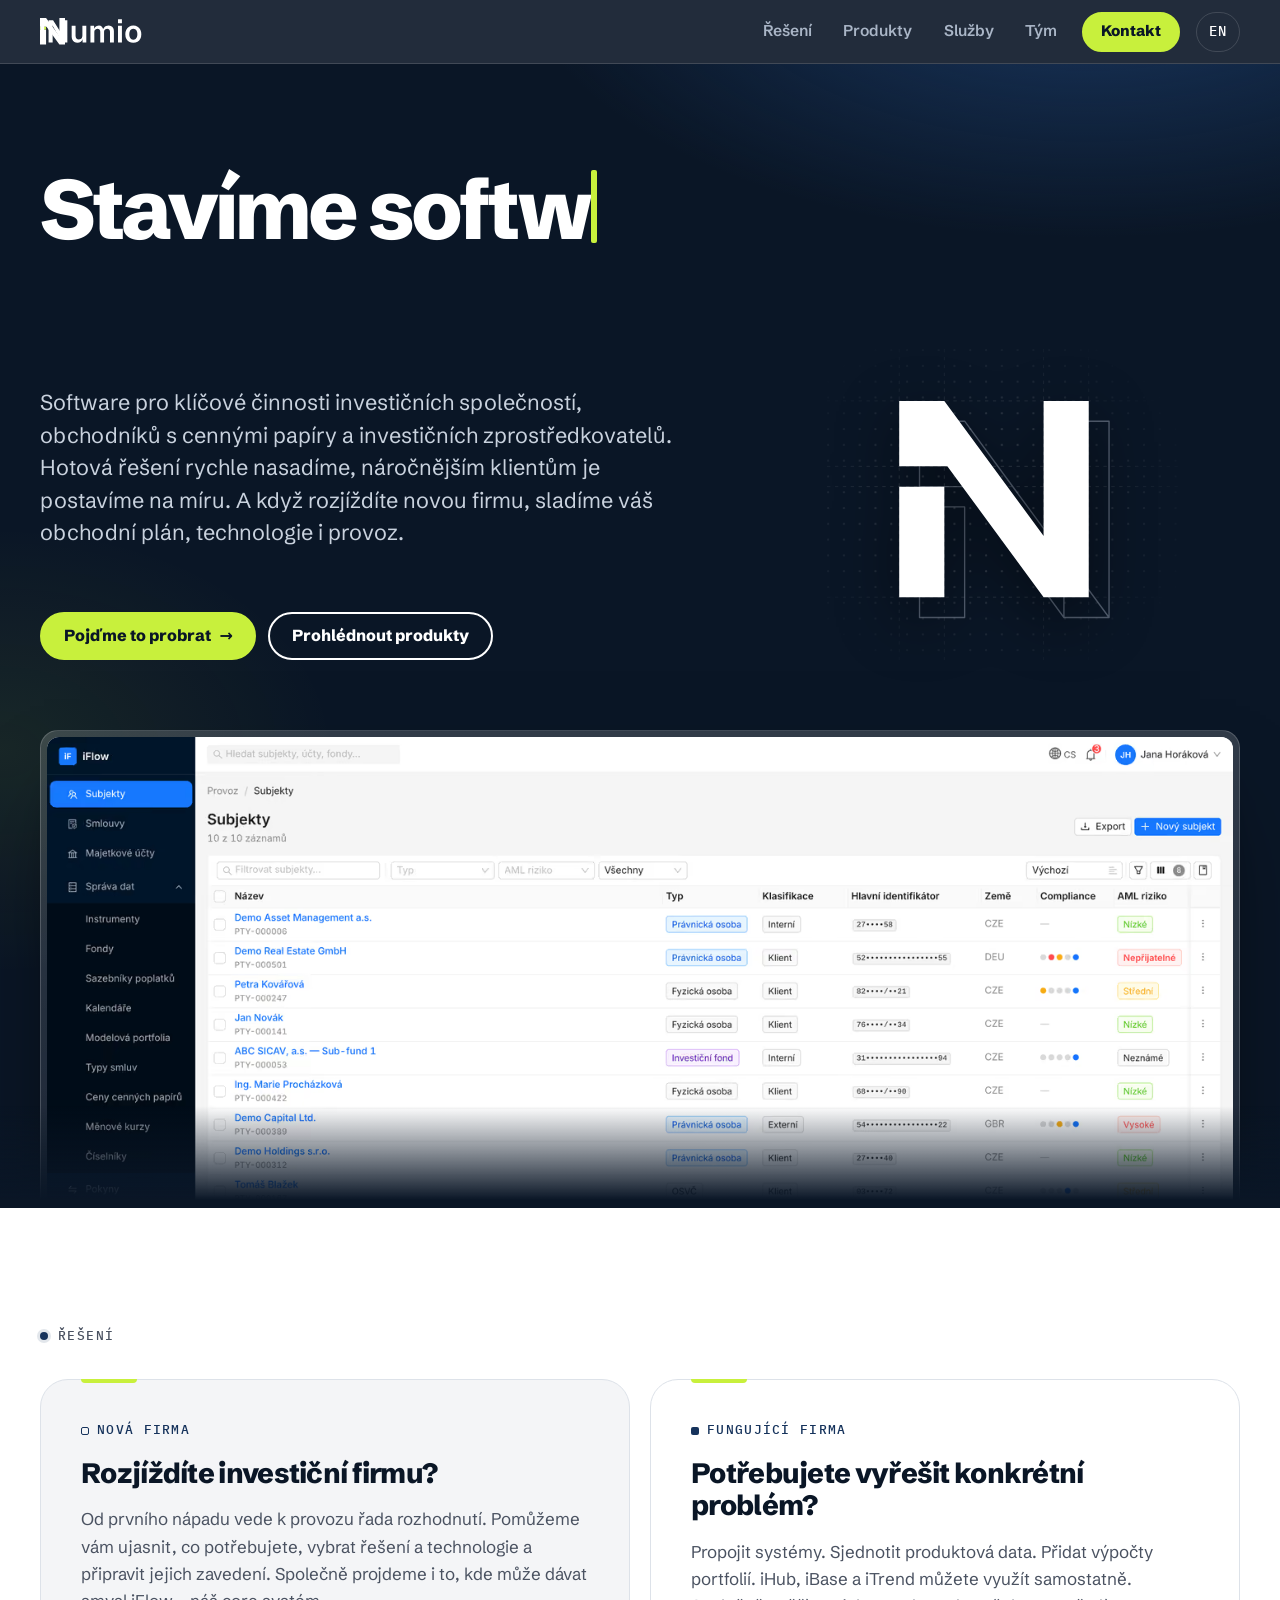
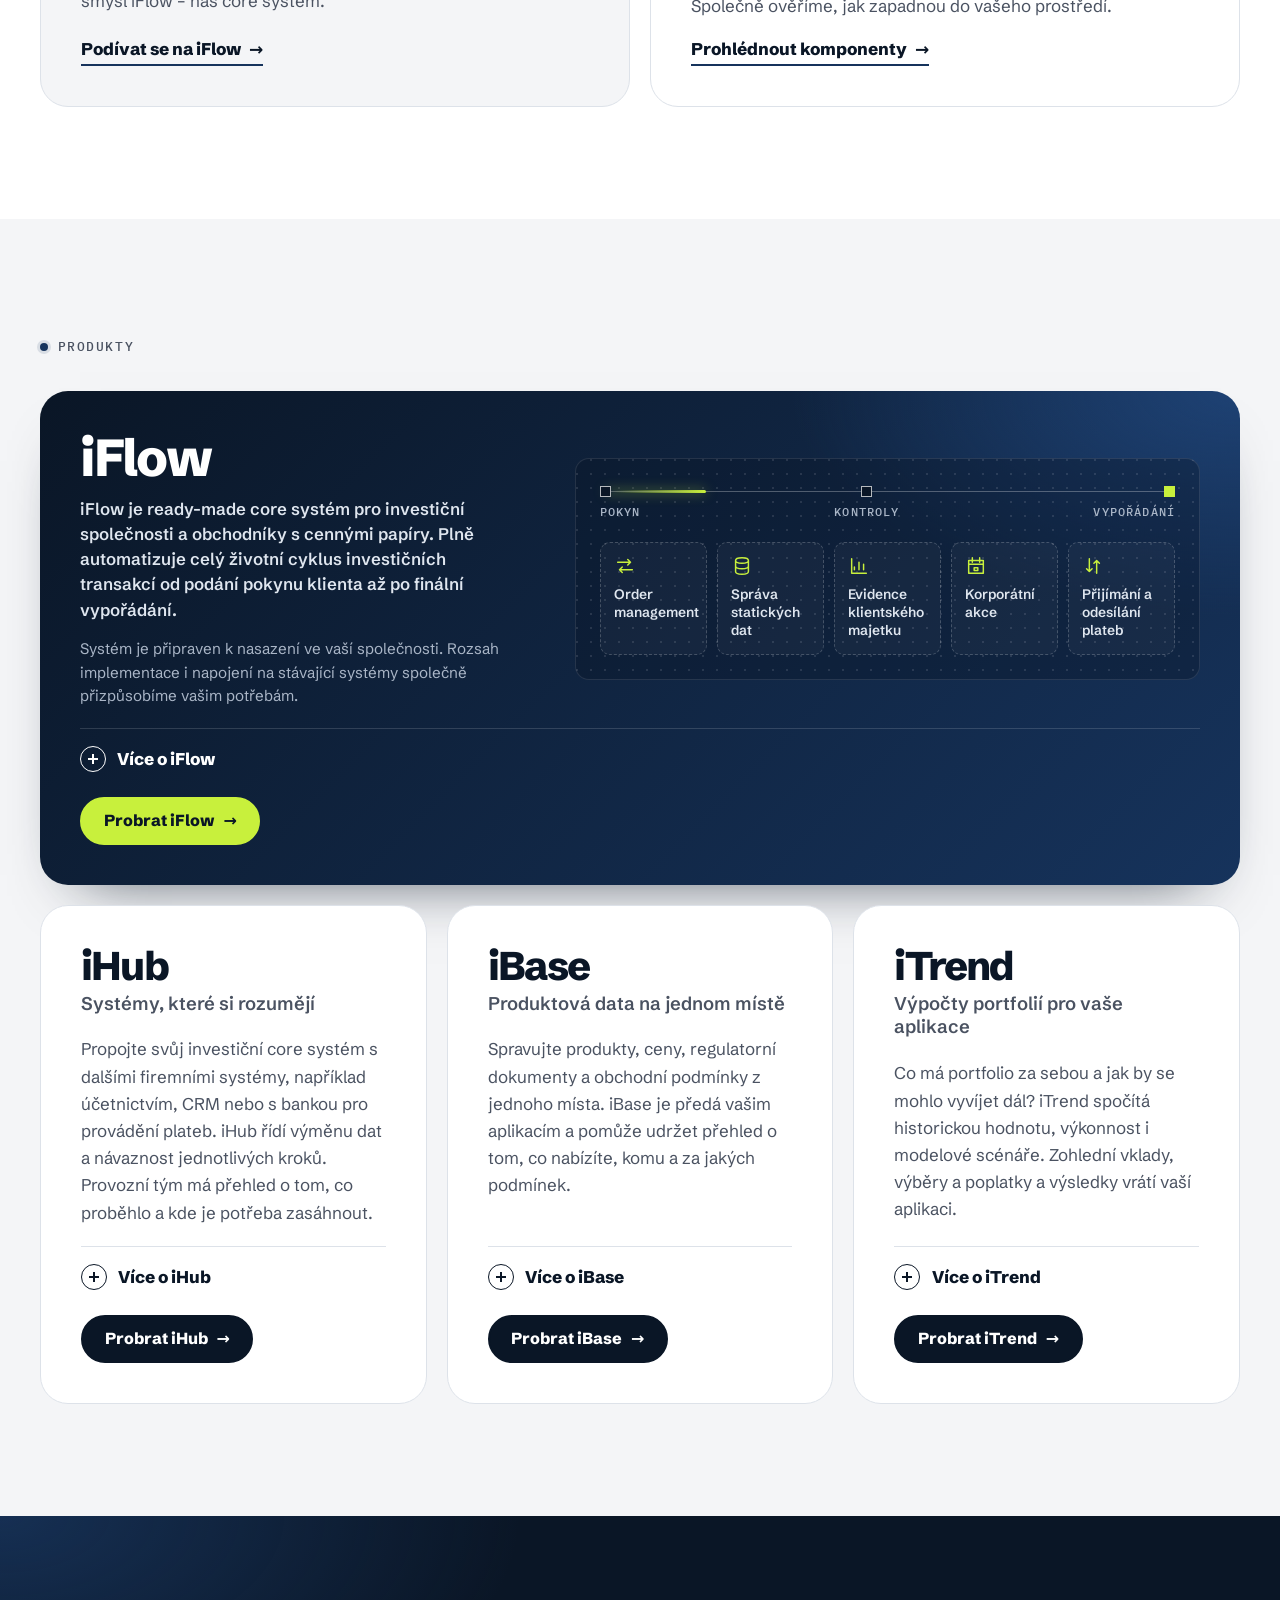
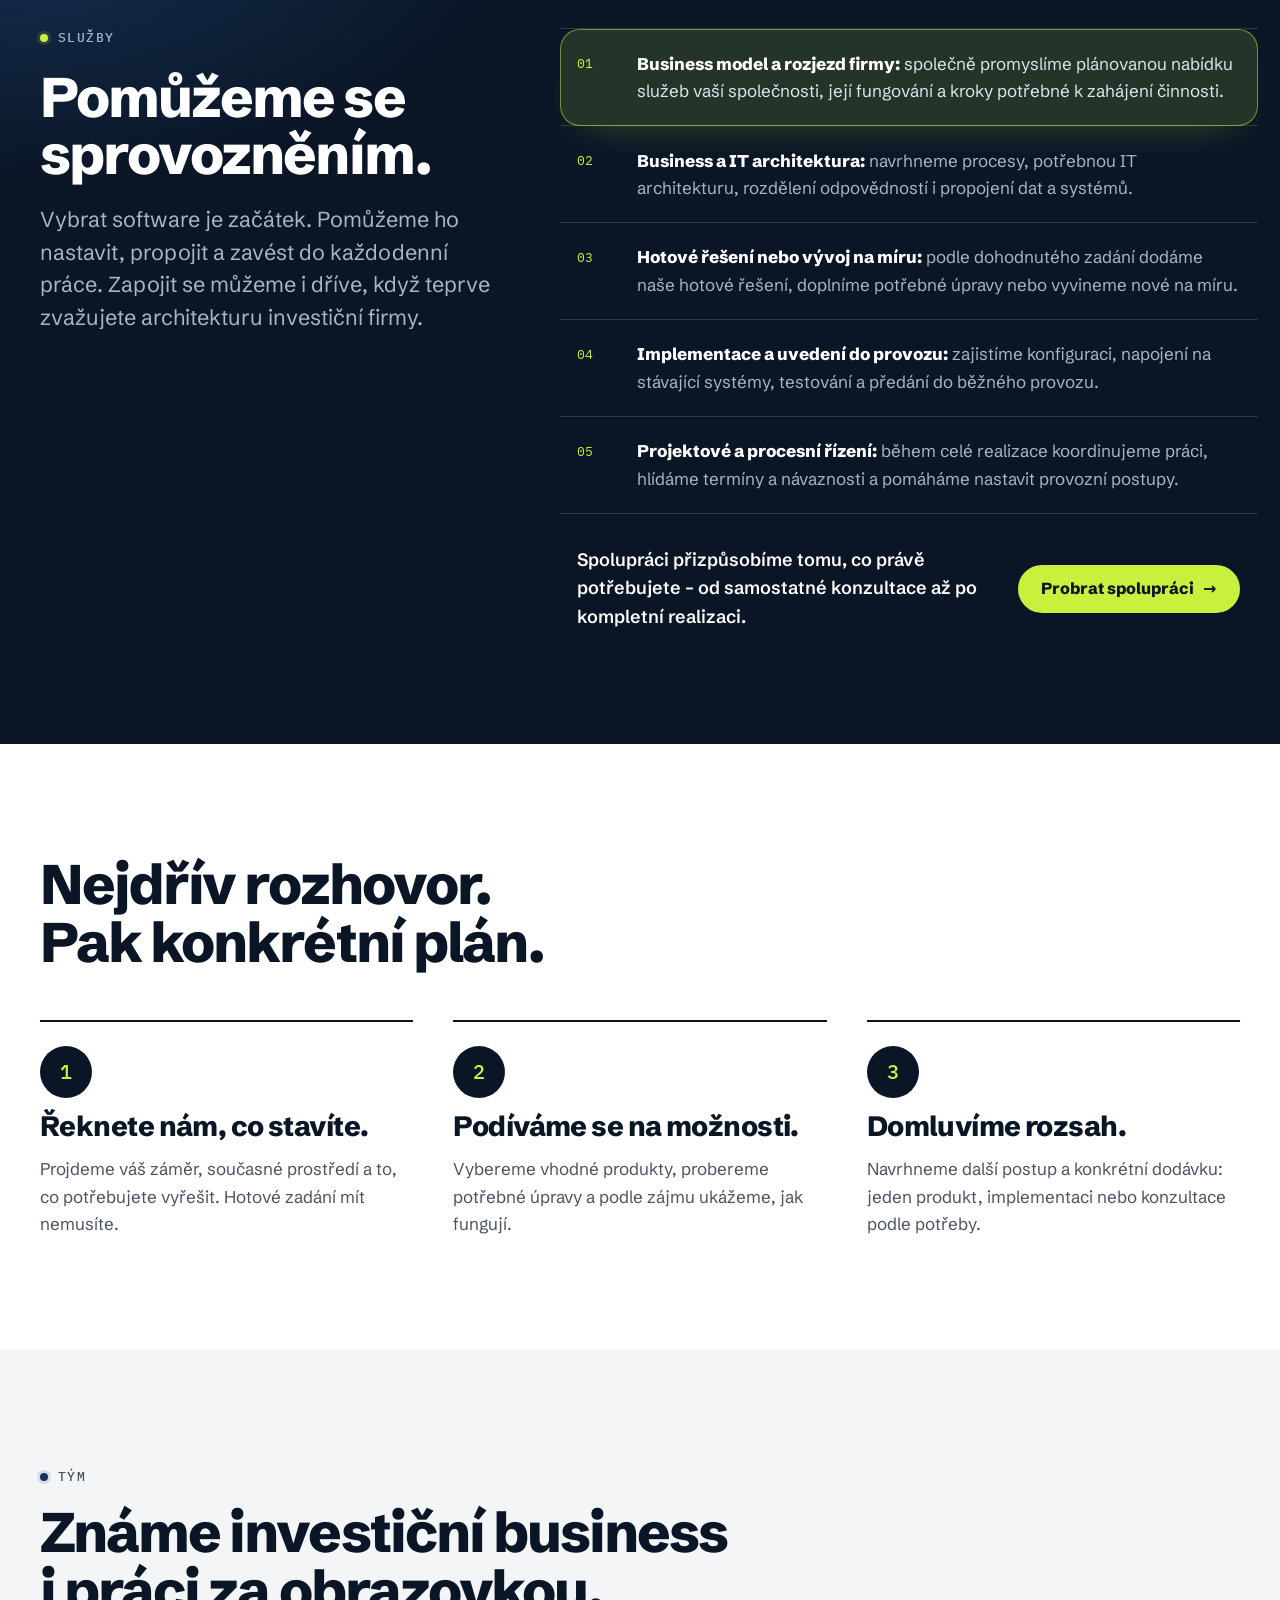
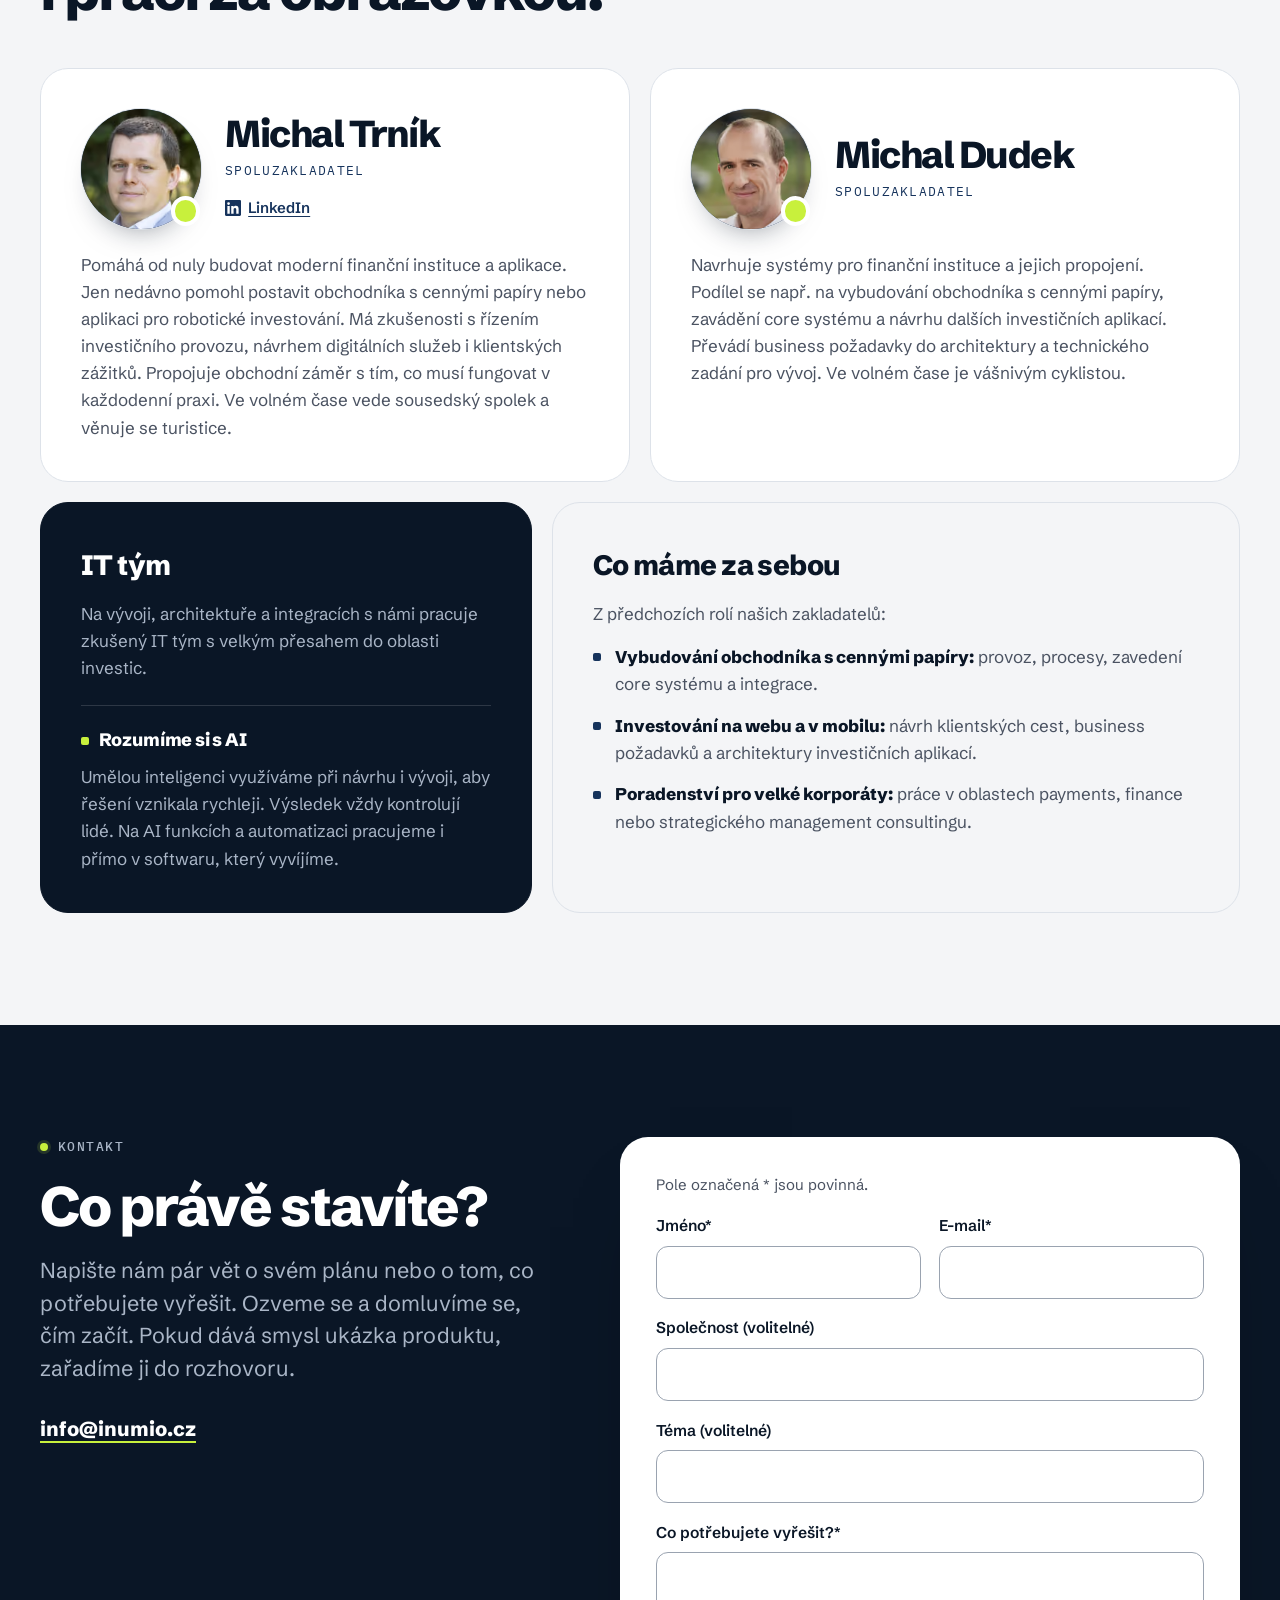
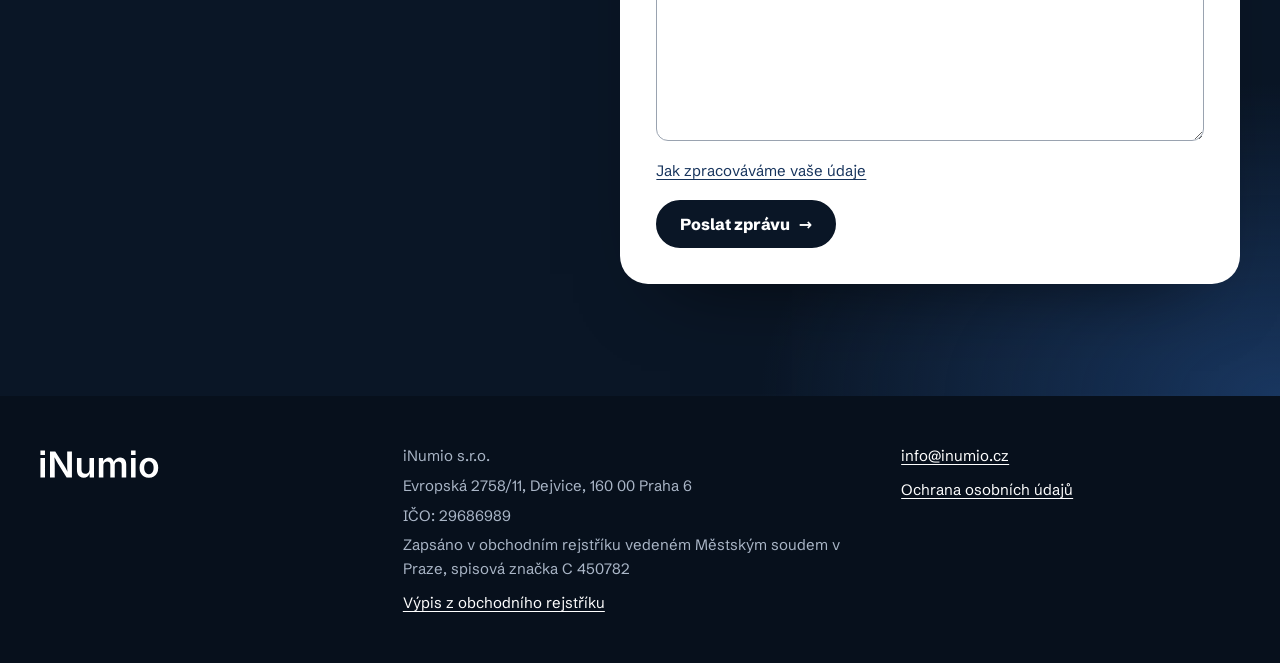
==== commit ed88f148: "Zveřejnění webu iNumio inumio-cz/inumio-web@dc51b5987fbb26408a9c65a883908d05a253eaaa" ====
--- a/cs/index.html
+++ b/cs/index.html
@@ -9,19 +9,22 @@
           setTimeout(function () { if (!window.__inumioReady) d.classList.remove('rv'); }, 3000);
         }
       })();
-    </script><meta name="viewport" content="width=device-width, initial-scale=1"><title>iNumio — software pro investiční společnosti a OCP</title><meta name="description" content="Software, implementace a konzultace pro investiční společnosti a OCP. Propojte systémy, produktová data a výpočty portfolií s iNumio."><link rel="canonical" href="https://www.inumio.cz/cs/"><link rel="alternate" hreflang="cs" href="https://www.inumio.cz/cs/"><link rel="alternate" hreflang="en" href="https://www.inumio.cz/en/"><link rel="alternate" hreflang="x-default" href="https://www.inumio.cz/cs/"><meta property="og:type" content="website"><meta property="og:title" content="iNumio — software pro investiční společnosti a OCP"><meta property="og:description" content="Software, implementace a konzultace pro investiční společnosti a OCP. Propojte systémy, produktová data a výpočty portfolií s iNumio."><meta property="og:url" content="https://www.inumio.cz/cs/"><meta property="og:locale" content="cs_CZ"><meta name="theme-color" content="#0a1626"><link rel="icon" href="/favicon.ico" sizes="32x32"><link rel="icon" href="/favicon.svg" type="image/svg+xml"><link rel="apple-touch-icon" href="/apple-touch-icon.png"><link rel="stylesheet" href="/_astro/Base.CDqVg4jB.css"><link rel="stylesheet" href="/_astro/Footer.Ba-FtG9m.css"><link rel="stylesheet" href="/_astro/HomePage.k6mYXMlc.css"></head><body><header class="site-header surface-dark" data-header data-astro-cid-nen7h5rs><a class="skip-link" href="#main" data-astro-cid-nen7h5rs>Přeskočit na obsah</a><div class="wrap bar" data-astro-cid-nen7h5rs><a class="wordmark wordmark--morph" href="/cs/" aria-label="iNumio" data-astro-cid-qisgtjgl><svg class="wm-text" viewBox="220 36 419 99" aria-hidden="true" focusable="false" data-astro-cid-qisgtjgl><path fill="currentColor" d="M221.52 133V63.97H237.57V133ZM221.52 37.39H237.57V53.44H221.52ZM255.36 133V41H274L305.8 91.69Q307.78 94.84 310 98.82Q312.22 102.81 314.63 107.72Q317.04 112.62 319.39 118.61H317.53Q317.1 113.43 316.76 107.96Q316.42 102.5 316.27 97.59Q316.11 92.68 316.11 89.28V41H332.85V133H314.14L285.43 87.37Q282.71 82.99 280.3 78.73Q277.89 74.47 275.12 69.09Q272.34 63.72 268.39 56.13H270.73Q271.1 62.86 271.41 68.88Q271.72 74.9 271.94 79.65Q272.15 84.41 272.15 87.31V133ZM374.28 133.86Q367.18 133.86 361.84 130.84Q356.5 127.81 353.56 121.98Q350.63 116.14 350.63 107.87V63.97H366.68V105.4Q366.68 112.32 370.3 116.27Q373.91 120.22 380.21 120.22Q384.47 120.22 387.8 118.37Q391.13 116.51 393.02 112.93Q394.9 109.35 394.9 104.41V63.97H411.02V133H395.77L395.58 115.96H396.81Q393.91 124.97 388.23 129.42Q382.55 133.86 374.28 133.86ZM428.06 133V63.97H443.12L443.74 80.58H442.57Q444.05 74.4 447.17 70.51Q450.29 66.62 454.45 64.74Q458.62 62.86 463.19 62.86Q470.66 62.86 475.26 67.55Q479.86 72.24 481.78 81.38H479.86Q481.28 75.21 484.71 71.1Q488.14 66.99 492.86 64.93Q497.58 62.86 502.95 62.86Q509.19 62.86 514.13 65.57Q519.07 68.29 521.97 73.51Q524.87 78.73 524.87 86.44V133H508.82V88.91Q508.82 82.49 505.3 79.53Q501.78 76.57 496.84 76.57Q493.01 76.57 490.17 78.23Q487.33 79.9 485.82 82.83Q484.31 85.77 484.31 89.66V133H468.62V88.17Q468.62 82.92 465.35 79.74Q462.08 76.57 456.95 76.57Q453.43 76.57 450.5 78.17Q447.57 79.78 445.84 82.92Q444.11 86.07 444.11 90.7V133ZM541.92 133V63.97H557.97V133ZM541.92 37.39H557.97V53.44H541.92ZM604.96 134.42Q594.89 134.42 587.48 129.94Q580.07 125.47 576.03 117.47Q571.99 109.48 571.99 98.86Q571.99 88.11 576.03 80.05Q580.07 72 587.48 67.55Q594.89 63.1 604.96 63.1Q615.08 63.1 622.49 67.55Q629.9 72 633.95 80.05Q637.99 88.11 637.99 98.86Q637.99 109.48 633.95 117.47Q629.9 125.47 622.49 129.94Q615.08 134.42 604.96 134.42ZM604.96 121.39Q610.58 121.39 614.31 118.37Q618.05 115.34 619.87 110.22Q621.69 105.09 621.69 98.79Q621.69 92.43 619.87 87.31Q618.05 82.18 614.31 79.16Q610.58 76.13 604.96 76.13Q599.34 76.13 595.66 79.16Q591.99 82.18 590.17 87.28Q588.35 92.37 588.35 98.79Q588.35 105.09 590.17 110.22Q591.99 115.34 595.66 118.37Q599.34 121.39 604.96 121.39Z" data-astro-cid-qisgtjgl></path></svg><svg class="wm-mark" viewBox="0 0 168 174" aria-hidden="true" focusable="false" data-astro-cid-qisgtjgl><path fill="currentColor" d="M0 0L40 0L168 174L128 174L42.667 58L0 58ZM128 0L168 0L168 174L128 174ZM0 76L40 76L40 174L0 174Z" data-astro-cid-qisgtjgl></path><path fill="var(--signal)" d="M0 58L40 58L40 76L0 76Z" data-astro-cid-qisgtjgl></path></svg></a><nav class="nav" aria-label="Hlavní navigace" data-astro-cid-nen7h5rs><button class="menu-btn" type="button" aria-expanded="false" aria-controls="site-menu" data-menu-btn data-label-open="Otevřít menu" data-label-close="Zavřít menu" data-astro-cid-nen7h5rs><span class="menu-icon" aria-hidden="true" data-astro-cid-nen7h5rs></span><span class="sr-only" data-menu-label data-astro-cid-nen7h5rs>Otevřít menu</span></button><ul id="site-menu" class="menu" data-menu data-astro-cid-nen7h5rs><li data-astro-cid-nen7h5rs><a class="menu-link" href="#reseni" data-astro-cid-nen7h5rs>Řešení</a></li><li data-astro-cid-nen7h5rs><a class="menu-link" href="#produkty" data-astro-cid-nen7h5rs>Produkty</a></li><li data-astro-cid-nen7h5rs><a class="menu-link" href="#sluzby" data-astro-cid-nen7h5rs>Služby</a></li><li data-astro-cid-nen7h5rs><a class="menu-link" href="#tym" data-astro-cid-nen7h5rs>Tým</a></li><li class="menu-contact" data-astro-cid-nen7h5rs><a class="btn btn--sm" href="#kontakt" data-astro-cid-nen7h5rs>Kontakt</a></li></ul></nav><a class="lang" href="/en/" hreflang="en" lang="en" data-lang-switch data-anchor-map="{&quot;iflow&quot;:&quot;iflow&quot;,&quot;ihub&quot;:&quot;ihub&quot;,&quot;ibase&quot;:&quot;ibase&quot;,&quot;itrend&quot;:&quot;itrend&quot;,&quot;reseni&quot;:&quot;solutions&quot;,&quot;komponenty&quot;:&quot;components&quot;,&quot;produkty&quot;:&quot;products&quot;,&quot;sluzby&quot;:&quot;services&quot;,&quot;spoluprace&quot;:&quot;how-we-work&quot;,&quot;tym&quot;:&quot;team&quot;,&quot;kontakt&quot;:&quot;contact&quot;}" data-astro-cid-nen7h5rs><span aria-hidden="true" data-astro-cid-nen7h5rs>EN</span><span class="sr-only" data-astro-cid-nen7h5rs>English</span></a></div></header><main id="main" tabindex="-1"><section class="hero surface-dark" aria-labelledby="hero-title" data-astro-cid-ge2uvauf><div class="wrap hero-grid" data-astro-cid-ge2uvauf><div class="hero-text" data-astro-cid-ge2uvauf><!--
+    </script><meta name="viewport" content="width=device-width, initial-scale=1"><title>iNumio | Software pro investiční společnosti a OCP</title><meta name="description" content="Software, implementace a konzultace pro investiční společnosti a OCP. Propojte systémy, produktová data a výpočty portfolií s iNumio."><link rel="canonical" href="https://www.inumio.cz/cs/"><link rel="alternate" hreflang="cs" href="https://www.inumio.cz/cs/"><link rel="alternate" hreflang="en" href="https://www.inumio.cz/en/"><link rel="alternate" hreflang="x-default" href="https://www.inumio.cz/cs/"><meta property="og:type" content="website"><meta property="og:title" content="iNumio | Software pro investiční společnosti a OCP"><meta property="og:description" content="Software, implementace a konzultace pro investiční společnosti a OCP. Propojte systémy, produktová data a výpočty portfolií s iNumio."><meta property="og:url" content="https://www.inumio.cz/cs/"><meta property="og:locale" content="cs_CZ"><meta name="theme-color" content="#0a1626"><link rel="icon" href="/favicon.ico" sizes="32x32"><link rel="icon" href="/favicon.svg" type="image/svg+xml"><link rel="apple-touch-icon" href="/apple-touch-icon.png"><link rel="stylesheet" href="/_astro/Base.CDqVg4jB.css"><link rel="stylesheet" href="/_astro/Footer.Ba-FtG9m.css"><link rel="stylesheet" href="/_astro/HomePage.COBHqOcP.css"></head><body><header class="site-header surface-dark" data-header data-astro-cid-nen7h5rs><a class="skip-link" href="#main" data-astro-cid-nen7h5rs>Přeskočit na obsah</a><div class="wrap bar" data-astro-cid-nen7h5rs><a class="wordmark wordmark--morph" href="/cs/" aria-label="iNumio" data-astro-cid-qisgtjgl><svg class="wm-text" viewBox="220 36 419 99" aria-hidden="true" focusable="false" data-astro-cid-qisgtjgl><path fill="currentColor" d="M221.52 133V63.97H237.57V133ZM221.52 37.39H237.57V53.44H221.52ZM255.36 133V41H274L305.8 91.69Q307.78 94.84 310 98.82Q312.22 102.81 314.63 107.72Q317.04 112.62 319.39 118.61H317.53Q317.1 113.43 316.76 107.96Q316.42 102.5 316.27 97.59Q316.11 92.68 316.11 89.28V41H332.85V133H314.14L285.43 87.37Q282.71 82.99 280.3 78.73Q277.89 74.47 275.12 69.09Q272.34 63.72 268.39 56.13H270.73Q271.1 62.86 271.41 68.88Q271.72 74.9 271.94 79.65Q272.15 84.41 272.15 87.31V133ZM374.28 133.86Q367.18 133.86 361.84 130.84Q356.5 127.81 353.56 121.98Q350.63 116.14 350.63 107.87V63.97H366.68V105.4Q366.68 112.32 370.3 116.27Q373.91 120.22 380.21 120.22Q384.47 120.22 387.8 118.37Q391.13 116.51 393.02 112.93Q394.9 109.35 394.9 104.41V63.97H411.02V133H395.77L395.58 115.96H396.81Q393.91 124.97 388.23 129.42Q382.55 133.86 374.28 133.86ZM428.06 133V63.97H443.12L443.74 80.58H442.57Q444.05 74.4 447.17 70.51Q450.29 66.62 454.45 64.74Q458.62 62.86 463.19 62.86Q470.66 62.86 475.26 67.55Q479.86 72.24 481.78 81.38H479.86Q481.28 75.21 484.71 71.1Q488.14 66.99 492.86 64.93Q497.58 62.86 502.95 62.86Q509.19 62.86 514.13 65.57Q519.07 68.29 521.97 73.51Q524.87 78.73 524.87 86.44V133H508.82V88.91Q508.82 82.49 505.3 79.53Q501.78 76.57 496.84 76.57Q493.01 76.57 490.17 78.23Q487.33 79.9 485.82 82.83Q484.31 85.77 484.31 89.66V133H468.62V88.17Q468.62 82.92 465.35 79.74Q462.08 76.57 456.95 76.57Q453.43 76.57 450.5 78.17Q447.57 79.78 445.84 82.92Q444.11 86.07 444.11 90.7V133ZM541.92 133V63.97H557.97V133ZM541.92 37.39H557.97V53.44H541.92ZM604.96 134.42Q594.89 134.42 587.48 129.94Q580.07 125.47 576.03 117.47Q571.99 109.48 571.99 98.86Q571.99 88.11 576.03 80.05Q580.07 72 587.48 67.55Q594.89 63.1 604.96 63.1Q615.08 63.1 622.49 67.55Q629.9 72 633.95 80.05Q637.99 88.11 637.99 98.86Q637.99 109.48 633.95 117.47Q629.9 125.47 622.49 129.94Q615.08 134.42 604.96 134.42ZM604.96 121.39Q610.58 121.39 614.31 118.37Q618.05 115.34 619.87 110.22Q621.69 105.09 621.69 98.79Q621.69 92.43 619.87 87.31Q618.05 82.18 614.31 79.16Q610.58 76.13 604.96 76.13Q599.34 76.13 595.66 79.16Q591.99 82.18 590.17 87.28Q588.35 92.37 588.35 98.79Q588.35 105.09 590.17 110.22Q591.99 115.34 595.66 118.37Q599.34 121.39 604.96 121.39Z" data-astro-cid-qisgtjgl></path></svg><svg class="wm-mark" viewBox="0 0 168 174" aria-hidden="true" focusable="false" data-astro-cid-qisgtjgl><path fill="currentColor" d="M0 0L40 0L168 174L128 174L42.667 58L0 58ZM128 0L168 0L168 174L128 174ZM0 76L40 76L40 174L0 174Z" data-astro-cid-qisgtjgl></path><path fill="var(--signal)" d="M0 58L40 58L40 76L0 76Z" data-astro-cid-qisgtjgl></path></svg></a><nav class="nav" aria-label="Hlavní navigace" data-astro-cid-nen7h5rs><button class="menu-btn" type="button" aria-expanded="false" aria-controls="site-menu" data-menu-btn data-label-open="Otevřít menu" data-label-close="Zavřít menu" data-astro-cid-nen7h5rs><span class="menu-icon" aria-hidden="true" data-astro-cid-nen7h5rs></span><span class="sr-only" data-menu-label data-astro-cid-nen7h5rs>Otevřít menu</span></button><ul id="site-menu" class="menu" data-menu data-astro-cid-nen7h5rs><li data-astro-cid-nen7h5rs><a class="menu-link" href="#reseni" data-astro-cid-nen7h5rs>Řešení</a></li><li data-astro-cid-nen7h5rs><a class="menu-link" href="#produkty" data-astro-cid-nen7h5rs>Produkty</a></li><li data-astro-cid-nen7h5rs><a class="menu-link" href="#sluzby" data-astro-cid-nen7h5rs>Služby</a></li><li data-astro-cid-nen7h5rs><a class="menu-link" href="#tym" data-astro-cid-nen7h5rs>Tým</a></li><li class="menu-contact" data-astro-cid-nen7h5rs><a class="btn btn--sm" href="#kontakt" data-astro-cid-nen7h5rs>Kontakt</a></li></ul></nav><a class="lang" href="/en/" hreflang="en" lang="en" data-lang-switch data-anchor-map="{&quot;iflow&quot;:&quot;iflow&quot;,&quot;ihub&quot;:&quot;ihub&quot;,&quot;ibase&quot;:&quot;ibase&quot;,&quot;itrend&quot;:&quot;itrend&quot;,&quot;reseni&quot;:&quot;solutions&quot;,&quot;komponenty&quot;:&quot;components&quot;,&quot;produkty&quot;:&quot;products&quot;,&quot;sluzby&quot;:&quot;services&quot;,&quot;spoluprace&quot;:&quot;how-we-work&quot;,&quot;tym&quot;:&quot;team&quot;,&quot;kontakt&quot;:&quot;contact&quot;}" data-astro-cid-nen7h5rs><span aria-hidden="true" data-astro-cid-nen7h5rs>EN</span><span class="sr-only" data-astro-cid-nen7h5rs>English</span></a></div></header><main id="main" tabindex="-1"><section class="hero surface-dark" aria-labelledby="hero-title" data-astro-cid-ge2uvauf><div class="wrap hero-grid" data-astro-cid-ge2uvauf><div class="hero-text" data-astro-cid-ge2uvauf><!--
         Pokyn B (v0.2): animace psaní je jen vizuální vrstva (aria-hidden).
         Čtečky, vyhledávače i stránka bez JS dostanou schválený nadpis Fáze 5 (.typer-a11y).
       --><h1 id="hero-title" class="hero-title" data-typer data-typer-start="Stavíme softwar" data-typer-ops="[{&quot;pause&quot;:700},{&quot;type&quot;:&quot;e.&quot;},{&quot;pause&quot;:650},{&quot;del&quot;:1},{&quot;pause&quot;:170},{&quot;del&quot;:2},{&quot;pause&quot;:420},{&quot;del&quot;:1},{&quot;pause&quot;:140},{&quot;del&quot;:5},{&quot;pause&quot;:260},{&quot;type&quot;:&quot;investiční firmy.&quot;},{&quot;pause&quot;:750},{&quot;move&quot;:7},{&quot;pause&quot;:280},{&quot;type&quot;:&quot; software pro&quot;},{&quot;pause&quot;:850},{&quot;del&quot;:3},{&quot;pause&quot;:220},{&quot;type&quot;:&quot;a&quot;}]" data-astro-cid-ge2uvauf><span class="typer-a11y" data-astro-cid-ge2uvauf>Stavíme software pro investiční firmy.</span><span class="typer-ghost" aria-hidden="true" data-astro-cid-ge2uvauf>Stavíme software pro investiční firmy.</span><span class="typer-live" aria-hidden="true" data-typer-live data-astro-cid-ge2uvauf>Stavíme softwar<span class="caret" data-astro-cid-ge2uvauf></span></span><span class="typer-final" aria-hidden="true" data-astro-cid-ge2uvauf>Stavíme software a investiční firmy.</span></h1><p class="lead hero-lead" data-rv data-astro-cid-ge2uvauf>Software pro klíčové činnosti investičních společností, obchodníků s cennými papíry a investičních zprostředkovatelů. Hotová řešení rychle nasadíme, náročnějším klientům je postavíme na míru. A když rozjíždíte novou firmu, sladíme váš obchodní plán, technologie i provoz.</p><div class="hero-actions" data-rv data-astro-cid-ge2uvauf><a class="btn" href="#kontakt" data-contact-cta data-astro-cid-ge2uvauf>Pojďme to probrat <span class="arrow" aria-hidden="true" data-astro-cid-ge2uvauf>→</span></a><a class="btn btn--ghost" href="#produkty" data-astro-cid-ge2uvauf>Prohlédnout produkty</a></div><!--
         Pokyn 8 (v0.3): místo věty o zakladatelích výrazná značka „N“ jako stavební výkres
-        (vodicí linky, kóty, posunutý obrys). Statická – bez animace, čistě dekorativní.
-      --><div class="hero-mark" aria-hidden="true" data-astro-cid-ge2uvauf><svg viewBox="-64 -46 312 276" focusable="false" data-astro-cid-ge2uvauf><defs data-astro-cid-ge2uvauf><pattern id="hm-dots" width="14" height="14" patternUnits="userSpaceOnUse" x="-64" y="-46" data-astro-cid-ge2uvauf><circle cx="1" cy="1" r="1" fill="#fff" fill-opacity="0.16" data-astro-cid-ge2uvauf></circle></pattern><radialGradient id="hm-fade" cx="0.45" cy="0.5" r="0.62" data-astro-cid-ge2uvauf><stop offset="0.35" stop-color="#fff" data-astro-cid-ge2uvauf></stop><stop offset="1" stop-color="#fff" stop-opacity="0" data-astro-cid-ge2uvauf></stop></radialGradient><mask id="hm-mask" data-astro-cid-ge2uvauf><rect x="-64" y="-46" width="312" height="276" fill="url(#hm-fade)" data-astro-cid-ge2uvauf></rect></mask></defs><rect x="-64" y="-46" width="312" height="276" fill="url(#hm-dots)" mask="url(#hm-mask)" data-astro-cid-ge2uvauf></rect><g class="hm-guides" mask="url(#hm-mask)" data-astro-cid-ge2uvauf><path d="M-64 0H248M-64 58H248M-64 76H248M-64 174H248M0 -46V230M40 -46V230M128 -46V230M168 -46V230" data-astro-cid-ge2uvauf></path></g><g class="hm-dims" data-astro-cid-ge2uvauf><path d="M-30 0V174M-36 0H-24M-36 174H-24M-30 58V76" data-astro-cid-ge2uvauf></path><path d="M0 202H168M0 196V208M168 196V208" data-astro-cid-ge2uvauf></path><text x="-38" y="91" text-anchor="end" data-astro-cid-ge2uvauf>174</text><text x="84" y="222" text-anchor="middle" data-astro-cid-ge2uvauf>168</text></g><path class="hm-echo" d="M0 0L40 0L168 174L128 174L42.667 58L0 58ZM128 0L168 0L168 174L128 174ZM0 76L40 76L40 174L0 174Z" transform="translate(18 18)" data-astro-cid-ge2uvauf></path><path class="hm-solid" d="M0 0L40 0L168 174L128 174L42.667 58L0 58ZM128 0L168 0L168 174L128 174ZM0 76L40 76L40 174L0 174Z" data-astro-cid-ge2uvauf></path><path class="hm-accent" d="M0 58L40 58L40 76L0 76Z" data-astro-cid-ge2uvauf></path></svg></div></div></div><!-- Pokyn C (v0.2): snímek aplikace iFlow místo dekorativního motivu --><div class="wrap hero-shot" data-astro-cid-ge2uvauf><figure class="app-shot app-shot--hero" data-astro-cid-4kf7wirp><div class="shot-frame" data-astro-cid-4kf7wirp><div class="shot-viewport" data-astro-cid-4kf7wirp><picture data-astro-cid-4kf7wirp="true"><source srcset="/_astro/iflow-clients-cs.BXA_JQ5s_2ulHRl.avif 720w, /_astro/iflow-clients-cs.BXA_JQ5s_e20lV.avif 1080w, /_astro/iflow-clients-cs.BXA_JQ5s_1vnPgE.avif 1440w, /_astro/iflow-clients-cs.BXA_JQ5s_JIJBu.avif 2160w, /_astro/iflow-clients-cs.BXA_JQ5s_oqFz5.avif 2880w" type="image/avif" sizes="(min-width: 1264px) 1200px, 100vw"><source srcset="/_astro/iflow-clients-cs.BXA_JQ5s_ZS9urY.webp 720w, /_astro/iflow-clients-cs.BXA_JQ5s_24lgdo.webp 1080w, /_astro/iflow-clients-cs.BXA_JQ5s_Z1Iu2FO.webp 1440w, /_astro/iflow-clients-cs.BXA_JQ5s_1Skdgr.webp 2160w, /_astro/iflow-clients-cs.BXA_JQ5s_1x29e2.webp 2880w" type="image/webp" sizes="(min-width: 1264px) 1200px, 100vw"><img src="/_astro/iflow-clients-cs.BXA_JQ5s_Z1W6lXs.webp" srcset="/_astro/iflow-clients-cs.BXA_JQ5s_ZS9urY.webp 720w, /_astro/iflow-clients-cs.BXA_JQ5s_24lgdo.webp 1080w, /_astro/iflow-clients-cs.BXA_JQ5s_Z1Iu2FO.webp 1440w, /_astro/iflow-clients-cs.BXA_JQ5s_1Skdgr.webp 2160w, /_astro/iflow-clients-cs.BXA_JQ5s_1x29e2.webp 2880w" alt="Ukázka aplikace iFlow: přehled subjektů s typem, klasifikací, hlavním identifikátorem a AML rizikem (anonymizovaná ukázková data)." sizes="(min-width: 1264px) 1200px, 100vw" loading="eager" fetchpriority="high" decoding="async" data-astro-cid-4kf7wirp="true" width="3200" height="1640" class="shot-img"></picture><span class="shot-focus" aria-hidden="true" data-astro-cid-4kf7wirp></span></div></div></figure></div></section><section id="reseni" data-section="solutions" class="section surface-light" aria-labelledby="sol-title" data-astro-cid-f2vlnlq5><div class="wrap" data-astro-cid-f2vlnlq5><h2 id="sol-title" class="eyebrow" data-rv data-astro-cid-f2vlnlq5>Řešení</h2><div class="paths" data-astro-cid-f2vlnlq5><article class="path path--first" data-rv data-astro-cid-f2vlnlq5><span class="path-label" data-astro-cid-f2vlnlq5>Nová firma</span><h3 class="path-title" data-astro-cid-f2vlnlq5>Rozjíždíte investiční firmu?</h3><p class="muted" data-astro-cid-f2vlnlq5>Od prvního nápadu vede k provozu řada rozhodnutí. Pomůžeme vám ujasnit, co potřebujete, vybrat řešení a technologie a připravit jejich zavedení. Společně projdeme i to, kde může dávat smysl iFlow – náš core systém.</p><a class="link-arrow" href="#iflow" data-astro-cid-f2vlnlq5>Podívat se na iFlow <span class="arrow" aria-hidden="true" data-astro-cid-f2vlnlq5>→</span></a></article><article class="path" data-rv data-astro-cid-f2vlnlq5><span class="path-label" data-astro-cid-f2vlnlq5>Fungující firma</span><h3 class="path-title" data-astro-cid-f2vlnlq5>Potřebujete vyřešit konkrétní problém?</h3><p class="muted" data-astro-cid-f2vlnlq5>Propojit systémy. Sjednotit produktová data. Přidat výpočty portfolií. iHub, iBase a iTrend můžete využít samostatně. Společně ověříme, jak zapadnou do vašeho prostředí.</p><a class="link-arrow" href="#komponenty" data-astro-cid-f2vlnlq5>Prohlédnout komponenty <span class="arrow" aria-hidden="true" data-astro-cid-f2vlnlq5>→</span></a></article></div></div></section><section id="produkty" data-section="products" class="section surface-mist" aria-labelledby="prod-title" data-astro-cid-rtei5hqi><div class="wrap" data-astro-cid-rtei5hqi><h2 id="prod-title" class="eyebrow" data-rv data-astro-cid-rtei5hqi>Produkty</h2><!-- iFlow: kompaktní karta přes šířku (v0.3: bez rozlišení IS/OCP, pokyny 10–12). --><article id="iflow" data-product class="product product--core surface-dark" data-rv aria-labelledby="iflow-title" data-astro-cid-rtei5hqi><div class="core-grid" data-astro-cid-rtei5hqi><div class="core-head" data-astro-cid-rtei5hqi><h3 id="iflow-title" class="p-title" data-astro-cid-rtei5hqi><span class="p-name" data-astro-cid-rtei5hqi>iFlow</span></h3><p class="p-intro" data-astro-cid-rtei5hqi>iFlow je ready-made core systém pro investiční společnosti a obchodníky s cennými papíry. Plně automatizuje celý životní cyklus investičních transakcí od podání pokynu klienta až po finální vypořádání.</p><!-- v0.4 (pokyn 2): věta o připravenosti pod popisem vlevo (dříve osamocená v pravém sloupci) --><p class="p-body" data-astro-cid-rtei5hqi>Systém je připraven k nasazení ve vaší společnosti. Rozsah implementace a napojení na vaše systémy probereme podle vašich individuálních potřeb.</p></div><!--
+        (vodicí linky, posunutý obrys), čistě dekorativní.
+        15. 11. 2026: kóty 168 × 174 už nejsou trvale vidět. Po dopsání nadpisu přeskočí kurzor
+        k základně N, vyroste v kótu zároveň s limetkovým pruhem a kóty pak zmizí (site.ts, markHandoff).
+        V HTML je konečný stav (N s pruhem, bez kót) – ten vidí i „omezit pohyb“ a stránka bez JS.
+      --><div class="hero-mark" aria-hidden="true" data-hm data-astro-cid-ge2uvauf><svg viewBox="-64 -46 312 276" focusable="false" data-astro-cid-ge2uvauf><defs data-astro-cid-ge2uvauf><pattern id="hm-dots" width="14" height="14" patternUnits="userSpaceOnUse" x="-64" y="-46" data-astro-cid-ge2uvauf><circle cx="1" cy="1" r="1" fill="#fff" fill-opacity="0.16" data-astro-cid-ge2uvauf></circle></pattern><radialGradient id="hm-fade" cx="0.45" cy="0.5" r="0.62" data-astro-cid-ge2uvauf><stop offset="0.35" stop-color="#fff" data-astro-cid-ge2uvauf></stop><stop offset="1" stop-color="#fff" stop-opacity="0" data-astro-cid-ge2uvauf></stop></radialGradient><mask id="hm-mask" data-astro-cid-ge2uvauf><rect x="-64" y="-46" width="312" height="276" fill="url(#hm-fade)" data-astro-cid-ge2uvauf></rect></mask></defs><rect x="-64" y="-46" width="312" height="276" fill="url(#hm-dots)" mask="url(#hm-mask)" data-astro-cid-ge2uvauf></rect><g class="hm-guides" mask="url(#hm-mask)" data-astro-cid-ge2uvauf><path d="M-64 0H248M-64 58H248M-64 76H248M-64 174H248M0 -46V230M40 -46V230M128 -46V230M168 -46V230" data-astro-cid-ge2uvauf></path></g><path class="hm-echo" d="M0 0L40 0L168 174L128 174L42.667 58L0 58ZM128 0L168 0L168 174L128 174ZM0 76L40 76L40 174L0 174Z" transform="translate(18 18)" data-astro-cid-ge2uvauf></path><path class="hm-solid" d="M0 0L40 0L168 174L128 174L42.667 58L0 58ZM128 0L168 0L168 174L128 174ZM0 76L40 76L40 174L0 174Z" data-astro-cid-ge2uvauf></path><!-- kóty: prázdné, kreslí je jen animace (svislá vzniká z kurzoru, vodorovná se rozevírá od středu) --><g class="hm-dims" data-astro-cid-ge2uvauf><rect class="hm-vbar" data-hm-vbar opacity="0" data-astro-cid-ge2uvauf></rect><path data-hm-vticks data-astro-cid-ge2uvauf></path><text data-hm-vnum x="-38" y="91" text-anchor="end" data-astro-cid-ge2uvauf></text><path data-hm-hdim data-astro-cid-ge2uvauf></path><text data-hm-hnum x="84" y="222" text-anchor="middle" data-astro-cid-ge2uvauf></text></g><path class="hm-accent" data-hm-accent d="M0 58L40 58L40 76L0 76Z" data-astro-cid-ge2uvauf></path></svg></div></div></div><!-- Pokyn C (v0.2): snímek aplikace iFlow místo dekorativního motivu --><div class="wrap hero-shot" data-astro-cid-ge2uvauf><figure class="app-shot app-shot--hero" data-astro-cid-4kf7wirp><div class="shot-frame" data-astro-cid-4kf7wirp><div class="shot-viewport" data-astro-cid-4kf7wirp><picture data-astro-cid-4kf7wirp="true"><source srcset="/_astro/iflow-clients-cs.BXA_JQ5s_2ulHRl.avif 720w, /_astro/iflow-clients-cs.BXA_JQ5s_e20lV.avif 1080w, /_astro/iflow-clients-cs.BXA_JQ5s_1vnPgE.avif 1440w, /_astro/iflow-clients-cs.BXA_JQ5s_JIJBu.avif 2160w, /_astro/iflow-clients-cs.BXA_JQ5s_oqFz5.avif 2880w" type="image/avif" sizes="(min-width: 1264px) 1200px, 100vw"><source srcset="/_astro/iflow-clients-cs.BXA_JQ5s_ZS9urY.webp 720w, /_astro/iflow-clients-cs.BXA_JQ5s_24lgdo.webp 1080w, /_astro/iflow-clients-cs.BXA_JQ5s_Z1Iu2FO.webp 1440w, /_astro/iflow-clients-cs.BXA_JQ5s_1Skdgr.webp 2160w, /_astro/iflow-clients-cs.BXA_JQ5s_1x29e2.webp 2880w" type="image/webp" sizes="(min-width: 1264px) 1200px, 100vw"><img src="/_astro/iflow-clients-cs.BXA_JQ5s_Z1W6lXs.webp" srcset="/_astro/iflow-clients-cs.BXA_JQ5s_ZS9urY.webp 720w, /_astro/iflow-clients-cs.BXA_JQ5s_24lgdo.webp 1080w, /_astro/iflow-clients-cs.BXA_JQ5s_Z1Iu2FO.webp 1440w, /_astro/iflow-clients-cs.BXA_JQ5s_1Skdgr.webp 2160w, /_astro/iflow-clients-cs.BXA_JQ5s_1x29e2.webp 2880w" alt="Ukázka aplikace iFlow: přehled subjektů s typem, klasifikací, hlavním identifikátorem a AML rizikem (anonymizovaná ukázková data)." sizes="(min-width: 1264px) 1200px, 100vw" loading="eager" fetchpriority="high" decoding="async" data-astro-cid-4kf7wirp="true" width="3200" height="1640" class="shot-img"></picture><span class="shot-focus" aria-hidden="true" data-astro-cid-4kf7wirp></span></div></div></figure></div></section><section id="reseni" data-section="solutions" class="section surface-light" aria-labelledby="sol-title" data-astro-cid-f2vlnlq5><div class="wrap" data-astro-cid-f2vlnlq5><h2 id="sol-title" class="eyebrow" data-rv data-astro-cid-f2vlnlq5>Řešení</h2><div class="paths" data-astro-cid-f2vlnlq5><article class="path path--first" data-rv data-astro-cid-f2vlnlq5><span class="path-label" data-astro-cid-f2vlnlq5>Nová firma</span><h3 class="path-title" data-astro-cid-f2vlnlq5>Rozjíždíte investiční firmu?</h3><p class="muted" data-astro-cid-f2vlnlq5>Od prvního nápadu vede k provozu řada rozhodnutí. Pomůžeme vám ujasnit, co potřebujete, vybrat řešení a technologie a připravit jejich zavedení. Společně projdeme i to, kde může dávat smysl iFlow – náš core systém.</p><a class="link-arrow" href="#iflow" data-astro-cid-f2vlnlq5>Podívat se na iFlow <span class="arrow" aria-hidden="true" data-astro-cid-f2vlnlq5>→</span></a></article><article class="path" data-rv data-astro-cid-f2vlnlq5><span class="path-label" data-astro-cid-f2vlnlq5>Fungující firma</span><h3 class="path-title" data-astro-cid-f2vlnlq5>Potřebujete vyřešit konkrétní problém?</h3><p class="muted" data-astro-cid-f2vlnlq5>Propojit systémy. Sjednotit produktová data. Přidat výpočty portfolií. iHub, iBase a iTrend můžete využít samostatně. Společně ověříme, jak zapadnou do vašeho prostředí.</p><a class="link-arrow" href="#komponenty" data-astro-cid-f2vlnlq5>Prohlédnout komponenty <span class="arrow" aria-hidden="true" data-astro-cid-f2vlnlq5>→</span></a></article></div></div></section><section id="produkty" data-section="products" class="section surface-mist" aria-labelledby="prod-title" data-astro-cid-rtei5hqi><div class="wrap" data-astro-cid-rtei5hqi><h2 id="prod-title" class="eyebrow" data-rv data-astro-cid-rtei5hqi>Produkty</h2><!-- iFlow: kompaktní karta přes šířku (v0.3: bez rozlišení IS/OCP, pokyny 10–12). --><article id="iflow" data-product class="product product--core surface-dark" data-rv aria-labelledby="iflow-title" data-astro-cid-rtei5hqi><div class="core-grid" data-astro-cid-rtei5hqi><div class="core-head" data-astro-cid-rtei5hqi><h3 id="iflow-title" class="p-title" data-astro-cid-rtei5hqi><span class="p-name" data-astro-cid-rtei5hqi>iFlow</span></h3><p class="p-intro" data-astro-cid-rtei5hqi>iFlow je ready-made core systém pro investiční společnosti a obchodníky s cennými papíry. Plně automatizuje celý životní cyklus investičních transakcí od podání pokynu klienta až po finální vypořádání.</p><!-- v0.4 (pokyn 2): věta o připravenosti pod popisem vlevo (dříve osamocená v pravém sloupci) --><p class="p-body" data-astro-cid-rtei5hqi>Systém je připraven k nasazení ve vaší společnosti. Rozsah implementace i napojení na stávající systémy společně přizpůsobíme vašim potřebám.</p></div><!--
           v0.4 (pokyn 2): pravý sloupec = schéma iFlow místo textu. Horní linka = životní cyklus pokynu
           (slova z oblasti Order management), pod ní pět oblastí z „Více o iFlow“ (jen jejich názvy).
           Nepřidává žádné tvrzení; dekorativní shrnutí (aria-hidden) – plné texty jsou v rozbalení.
           Od 900 px; pulz na lince respektuje „omezit pohyb“.
-        --><div class="core-map" aria-hidden="true" data-astro-cid-rtei5hqi><div class="cm-track" data-astro-cid-rtei5hqi><span class="cm-line" data-astro-cid-rtei5hqi><span class="cm-pulse" data-astro-cid-rtei5hqi></span></span><span class="cm-step" data-astro-cid-rtei5hqi><span class="cm-node" data-astro-cid-rtei5hqi></span><span class="cm-label" data-astro-cid-rtei5hqi>Pokyn</span></span><span class="cm-step" data-astro-cid-rtei5hqi><span class="cm-node" data-astro-cid-rtei5hqi></span><span class="cm-label" data-astro-cid-rtei5hqi>Kontroly</span></span><span class="cm-step cm-step--end" data-astro-cid-rtei5hqi><span class="cm-node" data-astro-cid-rtei5hqi></span><span class="cm-label" data-astro-cid-rtei5hqi>Vypořádání</span></span></div><ul class="cm-areas" data-astro-cid-rtei5hqi><li class="cm-area" data-astro-cid-rtei5hqi><svg viewBox="0 0 24 24" focusable="false" data-astro-cid-rtei5hqi><path d="M4 8h14M15 5l3 3-3 3M20 16H6M9 13l-3 3 3 3" data-astro-cid-rtei5hqi></path></svg><span data-astro-cid-rtei5hqi>Order management</span></li><li class="cm-area" data-astro-cid-rtei5hqi><svg viewBox="0 0 24 24" focusable="false" data-astro-cid-rtei5hqi><path d="M5 6c0-1.7 3.1-3 7-3s7 1.3 7 3-3.1 3-7 3-7-1.3-7-3zM5 6v6c0 1.7 3.1 3 7 3s7-1.3 7-3V6M5 12v6c0 1.7 3.1 3 7 3s7-1.3 7-3v-6" data-astro-cid-rtei5hqi></path></svg><span data-astro-cid-rtei5hqi>Správa statických dat</span></li><li class="cm-area" data-astro-cid-rtei5hqi><svg viewBox="0 0 24 24" focusable="false" data-astro-cid-rtei5hqi><path d="M4 20h16M7 16v-3M12 16V8M17 16v-6M4 4v16" data-astro-cid-rtei5hqi></path></svg><span data-astro-cid-rtei5hqi>Klientská evidence majetku</span></li><li class="cm-area" data-astro-cid-rtei5hqi><svg viewBox="0 0 24 24" focusable="false" data-astro-cid-rtei5hqi><path d="M4 6h16v14H4zM4 10h16M8 3v5M16 3v5M10 14h4v3h-4z" data-astro-cid-rtei5hqi></path></svg><span data-astro-cid-rtei5hqi>Korporátní akce</span></li><li class="cm-area" data-astro-cid-rtei5hqi><svg viewBox="0 0 24 24" focusable="false" data-astro-cid-rtei5hqi><path d="M8 4v14M5 15l3 3 3-3M16 20V6M13 9l3-3 3 3" data-astro-cid-rtei5hqi></path></svg><span data-astro-cid-rtei5hqi>Přijímání a odesílání plateb</span></li></ul></div></div><details class="p-details" data-details data-astro-cid-rtei5hqi><summary data-astro-cid-rtei5hqi><span class="sum-icon" aria-hidden="true" data-astro-cid-rtei5hqi></span><span class="when-closed" data-astro-cid-rtei5hqi>Více o iFlow</span><span class="when-open" data-astro-cid-rtei5hqi>Sbalit podrobnosti</span></summary><div class="p-detail-body" data-astro-cid-rtei5hqi><ul class="p-list" data-astro-cid-rtei5hqi><li data-astro-cid-rtei5hqi><strong data-astro-cid-rtei5hqi>Order management:</strong> nákupy, prodeje, switche, převody i reinvestice v jednom toku – od zadání pokynu přes jeho kontroly až po vypořádání.</li><li data-astro-cid-rtei5hqi><strong data-astro-cid-rtei5hqi>Správa statických dat:</strong> fondy, jejich třídy, další instrumenty, poplatky, kalendáře i číselníky na jednom místě. Změna se projeví všude, kde se údaj používá.</li><li data-astro-cid-rtei5hqi><strong data-astro-cid-rtei5hqi>Klientská evidence majetku:</strong> majetkové účty, pozice a hotovost každého klienta včetně ocenění a stavu ke zvolenému dni.</li><li data-astro-cid-rtei5hqi><strong data-astro-cid-rtei5hqi>Korporátní akce:</strong> zpracujete je v systému a jejich dopad se promítne do majetku vašich klientů.</li><li data-astro-cid-rtei5hqi><strong data-astro-cid-rtei5hqi>Přijímání a odesílání plateb:</strong> příchozí platby přiřadíte ke klientům a jejich pokynům, odchozí připravíte k odeslání.</li></ul><figure class="app-shot app-shot--detail" data-astro-cid-4kf7wirp><div class="shot-frame" data-astro-cid-4kf7wirp><div class="shot-viewport" data-astro-cid-4kf7wirp><picture data-astro-cid-4kf7wirp="true"><source srcset="/_astro/iflow-calendar-cs.ChGnjnta_Z2tUft4.avif 480w, /_astro/iflow-calendar-cs.ChGnjnta_ZBMVQw.avif 720w, /_astro/iflow-calendar-cs.ChGnjnta_2iSQyO.avif 1080w, /_astro/iflow-calendar-cs.ChGnjnta_1bLY1i.avif 1440w" type="image/avif" sizes="(min-width: 900px) 680px, 100vw"><source srcset="/_astro/iflow-calendar-cs.ChGnjnta_ZDAYBB.webp 480w, /_astro/iflow-calendar-cs.ChGnjnta_1dviYV.webp 720w, /_astro/iflow-calendar-cs.ChGnjnta_Z1CGNAa.webp 1080w, /_astro/iflow-calendar-cs.ChGnjnta_2knrFf.webp 1440w" type="image/webp" sizes="(min-width: 900px) 680px, 100vw"><img src="/_astro/iflow-calendar-cs.ChGnjnta_Zb7JN3.webp" srcset="/_astro/iflow-calendar-cs.ChGnjnta_ZDAYBB.webp 480w, /_astro/iflow-calendar-cs.ChGnjnta_1dviYV.webp 720w, /_astro/iflow-calendar-cs.ChGnjnta_Z1CGNAa.webp 1080w, /_astro/iflow-calendar-cs.ChGnjnta_2knrFf.webp 1440w" alt="Ukázka aplikace iFlow: kalendář obchodních dní s výslednými obchodními dny a svátky (ukázková data)." sizes="(min-width: 900px) 680px, 100vw" loading="lazy" fetchpriority="auto" decoding="async" data-astro-cid-4kf7wirp="true" width="2480" height="1482" class="shot-img"></picture></div></div></figure></div></details><div class="p-actions" data-astro-cid-rtei5hqi><a class="btn" href="#kontakt" data-topic="iFlow" data-astro-cid-rtei5hqi>Probrat iFlow <span class="arrow" aria-hidden="true" data-astro-cid-rtei5hqi>→</span></a></div></article><!--
+        --><div class="core-map" aria-hidden="true" data-astro-cid-rtei5hqi><div class="cm-track" data-astro-cid-rtei5hqi><span class="cm-line" data-astro-cid-rtei5hqi><span class="cm-pulse" data-astro-cid-rtei5hqi></span></span><span class="cm-step" data-astro-cid-rtei5hqi><span class="cm-node" data-astro-cid-rtei5hqi></span><span class="cm-label" data-astro-cid-rtei5hqi>Pokyn</span></span><span class="cm-step" data-astro-cid-rtei5hqi><span class="cm-node" data-astro-cid-rtei5hqi></span><span class="cm-label" data-astro-cid-rtei5hqi>Kontroly</span></span><span class="cm-step cm-step--end" data-astro-cid-rtei5hqi><span class="cm-node" data-astro-cid-rtei5hqi></span><span class="cm-label" data-astro-cid-rtei5hqi>Vypořádání</span></span></div><ul class="cm-areas" data-astro-cid-rtei5hqi><li class="cm-area" data-astro-cid-rtei5hqi><svg viewBox="0 0 24 24" focusable="false" data-astro-cid-rtei5hqi><path d="M4 8h14M15 5l3 3-3 3M20 16H6M9 13l-3 3 3 3" data-astro-cid-rtei5hqi></path></svg><span data-astro-cid-rtei5hqi>Order management</span></li><li class="cm-area" data-astro-cid-rtei5hqi><svg viewBox="0 0 24 24" focusable="false" data-astro-cid-rtei5hqi><path d="M5 6c0-1.7 3.1-3 7-3s7 1.3 7 3-3.1 3-7 3-7-1.3-7-3zM5 6v6c0 1.7 3.1 3 7 3s7-1.3 7-3V6M5 12v6c0 1.7 3.1 3 7 3s7-1.3 7-3v-6" data-astro-cid-rtei5hqi></path></svg><span data-astro-cid-rtei5hqi>Správa statických dat</span></li><li class="cm-area" data-astro-cid-rtei5hqi><svg viewBox="0 0 24 24" focusable="false" data-astro-cid-rtei5hqi><path d="M4 20h16M7 16v-3M12 16V8M17 16v-6M4 4v16" data-astro-cid-rtei5hqi></path></svg><span data-astro-cid-rtei5hqi>Evidence klientského majetku</span></li><li class="cm-area" data-astro-cid-rtei5hqi><svg viewBox="0 0 24 24" focusable="false" data-astro-cid-rtei5hqi><path d="M4 6h16v14H4zM4 10h16M8 3v5M16 3v5M10 14h4v3h-4z" data-astro-cid-rtei5hqi></path></svg><span data-astro-cid-rtei5hqi>Korporátní akce</span></li><li class="cm-area" data-astro-cid-rtei5hqi><svg viewBox="0 0 24 24" focusable="false" data-astro-cid-rtei5hqi><path d="M8 4v14M5 15l3 3 3-3M16 20V6M13 9l3-3 3 3" data-astro-cid-rtei5hqi></path></svg><span data-astro-cid-rtei5hqi>Přijímání a odesílání plateb</span></li></ul></div></div><details class="p-details" data-details data-astro-cid-rtei5hqi><summary data-astro-cid-rtei5hqi><span class="sum-icon" aria-hidden="true" data-astro-cid-rtei5hqi></span><span class="when-closed" data-astro-cid-rtei5hqi>Více o iFlow</span><span class="when-open" data-astro-cid-rtei5hqi>Sbalit podrobnosti</span></summary><div class="p-detail-body" data-astro-cid-rtei5hqi><ul class="p-list" data-astro-cid-rtei5hqi><li data-astro-cid-rtei5hqi><strong data-astro-cid-rtei5hqi>Order management:</strong> nákupy, prodeje, přestupy, převody i reinvestice přehledně pohromadě – od zadání pokynu přes jeho kontrolu až po vypořádání.</li><li data-astro-cid-rtei5hqi><strong data-astro-cid-rtei5hqi>Správa statických dat:</strong> fondy, jejich třídy, další instrumenty, poplatky, kalendáře i číselníky na jednom místě. Změna se projeví všude, kde se údaj používá.</li><li data-astro-cid-rtei5hqi><strong data-astro-cid-rtei5hqi>Evidence klientského majetku:</strong> majetkové účty, pozice a hotovost každého klienta včetně ocenění a stavu ke zvolenému dni.</li><li data-astro-cid-rtei5hqi><strong data-astro-cid-rtei5hqi>Korporátní akce:</strong> zpracujete je v systému a jejich dopad se promítne do majetku vašich klientů.</li><li data-astro-cid-rtei5hqi><strong data-astro-cid-rtei5hqi>Přijímání a odesílání plateb:</strong> příchozí platby přiřadíte ke klientům a jejich pokynům, odchozí připravíte k odeslání.</li></ul><figure class="app-shot app-shot--detail" data-astro-cid-4kf7wirp><div class="shot-frame" data-astro-cid-4kf7wirp><div class="shot-viewport" data-astro-cid-4kf7wirp><picture data-astro-cid-4kf7wirp="true"><source srcset="/_astro/iflow-calendar-cs.ChGnjnta_Z2tUft4.avif 480w, /_astro/iflow-calendar-cs.ChGnjnta_ZBMVQw.avif 720w, /_astro/iflow-calendar-cs.ChGnjnta_2iSQyO.avif 1080w, /_astro/iflow-calendar-cs.ChGnjnta_1bLY1i.avif 1440w" type="image/avif" sizes="(min-width: 900px) 680px, 100vw"><source srcset="/_astro/iflow-calendar-cs.ChGnjnta_ZDAYBB.webp 480w, /_astro/iflow-calendar-cs.ChGnjnta_1dviYV.webp 720w, /_astro/iflow-calendar-cs.ChGnjnta_Z1CGNAa.webp 1080w, /_astro/iflow-calendar-cs.ChGnjnta_2knrFf.webp 1440w" type="image/webp" sizes="(min-width: 900px) 680px, 100vw"><img src="/_astro/iflow-calendar-cs.ChGnjnta_Zb7JN3.webp" srcset="/_astro/iflow-calendar-cs.ChGnjnta_ZDAYBB.webp 480w, /_astro/iflow-calendar-cs.ChGnjnta_1dviYV.webp 720w, /_astro/iflow-calendar-cs.ChGnjnta_Z1CGNAa.webp 1080w, /_astro/iflow-calendar-cs.ChGnjnta_2knrFf.webp 1440w" alt="Ukázka aplikace iFlow: kalendář obchodních dní s výslednými obchodními dny a svátky (ukázková data)." sizes="(min-width: 900px) 680px, 100vw" loading="lazy" fetchpriority="auto" decoding="async" data-astro-cid-4kf7wirp="true" width="2480" height="1482" class="shot-img"></picture></div></div></figure></div></details><div class="p-actions" data-astro-cid-rtei5hqi><a class="btn" href="#kontakt" data-topic="iFlow" data-astro-cid-rtei5hqi>Probrat iFlow <span class="arrow" aria-hidden="true" data-astro-cid-rtei5hqi>→</span></a></div></article><!--
       Tři samostatně dostupné komponenty. Pokyn 16 (v0.3): otevřená karta se roztáhne přes celou
       šířku (jako iFlow) a přesune se nad zbylé dvě, které se posunou pod ni vedle sebe – nic se
       nepřekrývá. Otevřená je vždy nejvýš jedna (<details name>). Bez :has() se karta rozbalí dolů.
-    --><div id="komponenty" data-section="components" class="components" data-components data-astro-cid-rtei5hqi><article id="ihub" data-product class="product product--comp surface-light" data-rv aria-labelledby="ihub-title" data-astro-cid-rtei5hqi><h3 id="ihub-title" class="p-title" data-astro-cid-rtei5hqi><span class="p-name" data-astro-cid-rtei5hqi>iHub</span> <span class="p-tag" data-astro-cid-rtei5hqi>— systémy, které si rozumějí</span></h3><p class="p-body" data-astro-cid-rtei5hqi>Propojte váš investiční core systém, podnikové aplikace, banky a další partnery. iHub řídí předávání dat i kroky procesů mezi nimi. Provozní tým vidí, co proběhlo a kde je případně potřeba zasáhnout.</p><details class="p-details" data-details name="components-cs" data-astro-cid-rtei5hqi><summary data-astro-cid-rtei5hqi><span class="sum-icon" aria-hidden="true" data-astro-cid-rtei5hqi></span><span class="when-closed" data-astro-cid-rtei5hqi>Více o iHub</span><span class="when-open" data-astro-cid-rtei5hqi>Sbalit podrobnosti</span></summary><div class="p-detail-body" data-astro-cid-rtei5hqi><div class="p-detail-text" data-astro-cid-rtei5hqi><ul class="p-list" data-astro-cid-rtei5hqi><li data-astro-cid-rtei5hqi>Jednotné rozhraní mezi aplikacemi a navazujícími systémy.</li><li data-astro-cid-rtei5hqi>Řízení vícekrokových procesů, například založení klienta a jeho smlouvy.</li><li data-astro-cid-rtei5hqi>Přehled zpráv, chyb a možností opakovaného zpracování.</li><li data-astro-cid-rtei5hqi>Přizpůsobení různých formátů dat při napojování partnerů.</li></ul><p class="p-note" data-astro-cid-rtei5hqi>Konkrétní napojení a způsob provozu navrhneme podle vašeho prostředí. Technické detaily můžeme projít při společné ukázce.</p></div><figure class="app-shot app-shot--detail" data-astro-cid-4kf7wirp><div class="shot-frame" data-astro-cid-4kf7wirp><div class="shot-viewport" data-astro-cid-4kf7wirp><picture data-astro-cid-4kf7wirp="true"><source srcset="/_astro/ihub-cs.vIrg7nIs_ZQBvlx.avif 480w, /_astro/ihub-cs.vIrg7nIs_OQB22.avif 720w, /_astro/ihub-cs.vIrg7nIs_1IFtEV.avif 1080w, /_astro/ihub-cs.vIrg7nIs_Xnnye.avif 1440w" type="image/avif" sizes="(min-width: 900px) 680px, 100vw"><source srcset="/_astro/ihub-cs.vIrg7nIs_Z1j2ufl.webp 480w, /_astro/ihub-cs.vIrg7nIs_nqC8e.webp 720w, /_astro/ihub-cs.vIrg7nIs_Z227Ex6.webp 1080w, /_astro/ihub-cs.vIrg7nIs_2hLna8.webp 1440w" type="image/webp" sizes="(min-width: 900px) 680px, 100vw"><img src="/_astro/ihub-cs.vIrg7nIs_h7h9n.webp" srcset="/_astro/ihub-cs.vIrg7nIs_Z1j2ufl.webp 480w, /_astro/ihub-cs.vIrg7nIs_nqC8e.webp 720w, /_astro/ihub-cs.vIrg7nIs_Z227Ex6.webp 1080w, /_astro/ihub-cs.vIrg7nIs_2hLna8.webp 1440w" alt="Ilustrační náhled obrazovky iHub: přehled integrací s konektory, rozpracovanými procesy a frontou chyb (ukázková data)." sizes="(min-width: 900px) 680px, 100vw" loading="lazy" fetchpriority="auto" decoding="async" data-astro-cid-4kf7wirp="true" width="2480" height="1520" class="shot-img"></picture></div><span class="shot-badge" data-astro-cid-4kf7wirp>Ilustrační náhled</span></div></figure></div></details><div class="p-actions" data-astro-cid-rtei5hqi><a class="btn" href="#kontakt" data-topic="iHub" data-astro-cid-rtei5hqi>Probrat iHub <span class="arrow" aria-hidden="true" data-astro-cid-rtei5hqi>→</span></a></div></article><article id="ibase" data-product class="product product--comp surface-light" data-rv aria-labelledby="ibase-title" data-astro-cid-rtei5hqi><h3 id="ibase-title" class="p-title" data-astro-cid-rtei5hqi><span class="p-name" data-astro-cid-rtei5hqi>iBase</span> <span class="p-tag" data-astro-cid-rtei5hqi>— produktová data na jednom místě</span></h3><p class="p-body" data-astro-cid-rtei5hqi>Spravujte produkty, ceny, regulatorní dokumenty a obchodní podmínky z jednoho místa. iBase je předá vašim aplikacím a pomůže udržet přehled o tom, co nabízíte, komu a za jakých podmínek.</p><details class="p-details" data-details name="components-cs" data-astro-cid-rtei5hqi><summary data-astro-cid-rtei5hqi><span class="sum-icon" aria-hidden="true" data-astro-cid-rtei5hqi></span><span class="when-closed" data-astro-cid-rtei5hqi>Více o iBase</span><span class="when-open" data-astro-cid-rtei5hqi>Sbalit podrobnosti</span></summary><div class="p-detail-body" data-astro-cid-rtei5hqi><div class="p-detail-text" data-astro-cid-rtei5hqi><ul class="p-list" data-astro-cid-rtei5hqi><li data-astro-cid-rtei5hqi>Společný katalog s nastavením dostupnosti podle služby, kanálu či klientského segmentu.</li><li data-astro-cid-rtei5hqi>Sběr dat a dokumentů z připojených zdrojů a jejich sjednocení.</li><li data-astro-cid-rtei5hqi>Upozornění na neúplná data a neobvyklé změny cen.</li><li data-astro-cid-rtei5hqi>Historie produktových parametrů a dokumentů.</li></ul><p class="p-note" data-astro-cid-rtei5hqi>Datové zdroje a možnosti jejich využití vybereme pro konkrétní nasazení. Katalog můžete připojit k vlastním aplikacím.</p></div><figure class="app-shot app-shot--detail" data-astro-cid-4kf7wirp><div class="shot-frame" data-astro-cid-4kf7wirp><div class="shot-viewport" data-astro-cid-4kf7wirp><picture data-astro-cid-4kf7wirp="true"><source srcset="/_astro/ibase-cs.o5cdZ4IC_ZaGPRc.avif 480w, /_astro/ibase-cs.o5cdZ4IC_ZsdNJo.avif 720w, /_astro/ibase-cs.o5cdZ4IC_Zby0v8.avif 1080w, /_astro/ibase-cs.o5cdZ4IC_1IgtyL.avif 1440w" type="image/avif" sizes="(min-width: 900px) 680px, 100vw"><source srcset="/_astro/ibase-cs.o5cdZ4IC_18G8IH.webp 480w, /_astro/ibase-cs.o5cdZ4IC_QaaQv.webp 720w, /_astro/ibase-cs.o5cdZ4IC_ZWmiE.webp 1080w, /_astro/ibase-cs.o5cdZ4IC_1SR7Lf.webp 1440w" type="image/webp" sizes="(min-width: 900px) 680px, 100vw"><img src="/_astro/ibase-cs.o5cdZ4IC_Iaqb2.webp" srcset="/_astro/ibase-cs.o5cdZ4IC_18G8IH.webp 480w, /_astro/ibase-cs.o5cdZ4IC_QaaQv.webp 720w, /_astro/ibase-cs.o5cdZ4IC_ZWmiE.webp 1080w, /_astro/ibase-cs.o5cdZ4IC_1SR7Lf.webp 1440w" alt="Ilustrační náhled obrazovky iBase: detail produktu s referenčními daty, dokumenty a dostupností podle kanálů (ukázková data)." sizes="(min-width: 900px) 680px, 100vw" loading="lazy" fetchpriority="auto" decoding="async" data-astro-cid-4kf7wirp="true" width="2480" height="1520" class="shot-img"></picture></div><span class="shot-badge" data-astro-cid-4kf7wirp>Ilustrační náhled</span></div></figure></div></details><div class="p-actions" data-astro-cid-rtei5hqi><a class="btn" href="#kontakt" data-topic="iBase" data-astro-cid-rtei5hqi>Probrat iBase <span class="arrow" aria-hidden="true" data-astro-cid-rtei5hqi>→</span></a></div></article><article id="itrend" data-product class="product product--comp surface-light" data-rv aria-labelledby="itrend-title" data-astro-cid-rtei5hqi><h3 id="itrend-title" class="p-title" data-astro-cid-rtei5hqi><span class="p-name" data-astro-cid-rtei5hqi>iTrend</span> <span class="p-tag" data-astro-cid-rtei5hqi>— výpočty portfolií pro vaše aplikace</span></h3><p class="p-body" data-astro-cid-rtei5hqi>Co má portfolio za sebou a jak by se mohlo vyvíjet dál? iTrend spočítá historickou hodnotu, výkonnost i modelové scénáře. Zohlední vklady, výběry a poplatky a výsledky vrátí vaší aplikaci.</p><details class="p-details" data-details name="components-cs" data-astro-cid-rtei5hqi><summary data-astro-cid-rtei5hqi><span class="sum-icon" aria-hidden="true" data-astro-cid-rtei5hqi></span><span class="when-closed" data-astro-cid-rtei5hqi>Více o iTrend</span><span class="when-open" data-astro-cid-rtei5hqi>Sbalit podrobnosti</span></summary><div class="p-detail-body" data-astro-cid-rtei5hqi><div class="p-detail-text" data-astro-cid-rtei5hqi><ul class="p-list" data-astro-cid-rtei5hqi><li data-astro-cid-rtei5hqi>Historické ocenění a výkonnost portfolia, služby i jednotlivých produktů.</li><li data-astro-cid-rtei5hqi>Pravidelné i jednorázové peněžní toky, poplatky a dividendy.</li><li data-astro-cid-rtei5hqi>Optimistický, realistický a pesimistický modelový scénář s informací o nejistotě odhadu.</li><li data-astro-cid-rtei5hqi>Výstupy pro klientské aplikace a modelace v dohodnutém rozsahu.</li></ul><p class="p-note" data-astro-cid-rtei5hqi>Scénáře popisují možné výsledky podle vstupních předpokladů; nejsou příslibem výnosu.</p></div><figure class="app-shot app-shot--detail" data-astro-cid-4kf7wirp><div class="shot-frame" data-astro-cid-4kf7wirp><div class="shot-viewport" data-astro-cid-4kf7wirp><picture data-astro-cid-4kf7wirp="true"><source srcset="/_astro/itrend-cs.BYser0T8_Z2904ho.avif 480w, /_astro/itrend-cs.BYser0T8_2b1asF.avif 720w, /_astro/itrend-cs.BYser0T8_1UxlON.avif 1080w, /_astro/itrend-cs.BYser0T8_hPLSC.avif 1440w" type="image/avif" sizes="(min-width: 900px) 680px, 100vw"><source srcset="/_astro/itrend-cs.BYser0T8_Z1Xoq4U.webp 480w, /_astro/itrend-cs.BYser0T8_2lBNF9.webp 720w, /_astro/itrend-cs.BYser0T8_2dX8lB.webp 1080w, /_astro/itrend-cs.BYser0T8_Agypq.webp 1440w" type="image/webp" sizes="(min-width: 900px) 680px, 100vw"><img src="/_astro/itrend-cs.BYser0T8_Z6JrhG.webp" srcset="/_astro/itrend-cs.BYser0T8_Z1Xoq4U.webp 480w, /_astro/itrend-cs.BYser0T8_2lBNF9.webp 720w, /_astro/itrend-cs.BYser0T8_2dX8lB.webp 1080w, /_astro/itrend-cs.BYser0T8_Agypq.webp 1440w" alt="Ilustrační náhled obrazovky iTrend: vývoj hodnoty portfolia, tři modelové scénáře a časově vážený výnos (ukázková data)." sizes="(min-width: 900px) 680px, 100vw" loading="lazy" fetchpriority="auto" decoding="async" data-astro-cid-4kf7wirp="true" width="2480" height="1520" class="shot-img"></picture></div><span class="shot-badge" data-astro-cid-4kf7wirp>Ilustrační náhled</span></div></figure></div></details><div class="p-actions" data-astro-cid-rtei5hqi><a class="btn" href="#kontakt" data-topic="iTrend" data-astro-cid-rtei5hqi>Probrat iTrend <span class="arrow" aria-hidden="true" data-astro-cid-rtei5hqi>→</span></a></div></article></div></div></section><section id="sluzby" data-section="services" class="section surface-dark services" aria-labelledby="svc-title" data-astro-cid-lesv7jgp><div class="wrap grid" data-astro-cid-lesv7jgp><div class="intro" data-rv data-astro-cid-lesv7jgp><p class="eyebrow" data-astro-cid-lesv7jgp>Služby</p><h2 id="svc-title" class="h2" data-astro-cid-lesv7jgp>Pomůžeme se sprovozněním.</h2><p class="lead" data-astro-cid-lesv7jgp>Vybrat software je začátek. Pomůžeme ho nastavit, propojit a zavést do každodenní práce. Zapojit se můžeme i dříve, když teprve zvažujete architekturu investiční firmy.</p></div><div class="side" data-astro-cid-lesv7jgp><!-- Pokyn F (v0.2): rámeček je na 01 a při najetí myší plynule přejede na položku pod kurzorem --><div class="areas-wrap" data-areas data-rv data-astro-cid-lesv7jgp><span class="area-frame" aria-hidden="true" data-area-frame data-astro-cid-lesv7jgp></span><ul class="areas" data-astro-cid-lesv7jgp><li class="area is-active" data-area data-astro-cid-lesv7jgp><span class="area-no" aria-hidden="true" data-astro-cid-lesv7jgp>01</span><p data-astro-cid-lesv7jgp><strong data-astro-cid-lesv7jgp>Implementace:</strong> od upřesnění zadání přes konfiguraci a integrace po testování a předání.</p></li><li class="area" data-area data-astro-cid-lesv7jgp><span class="area-no" aria-hidden="true" data-astro-cid-lesv7jgp>02</span><p data-astro-cid-lesv7jgp><strong data-astro-cid-lesv7jgp>Business model a rozjezd firmy:</strong> promyslíme nabídku, fungování společnosti a kroky ke spuštění.</p></li><li class="area" data-area data-astro-cid-lesv7jgp><span class="area-no" aria-hidden="true" data-astro-cid-lesv7jgp>03</span><p data-astro-cid-lesv7jgp><strong data-astro-cid-lesv7jgp>Business a IT architektura:</strong> navrhneme, jak spolu budou fungovat lidé, data a systémy.</p></li><li class="area" data-area data-astro-cid-lesv7jgp><span class="area-no" aria-hidden="true" data-astro-cid-lesv7jgp>04</span><p data-astro-cid-lesv7jgp><strong data-astro-cid-lesv7jgp>Projektové a procesní řízení:</strong> pomůžeme rozdělit práci, nastavit odpovědnosti a řídit realizaci.</p></li><li class="area" data-area data-astro-cid-lesv7jgp><span class="area-no" aria-hidden="true" data-astro-cid-lesv7jgp>05</span><p data-astro-cid-lesv7jgp><strong data-astro-cid-lesv7jgp>Vývoj na míru:</strong> vytvoříme aplikace a propojení pro vaše konkrétní potřeby.</p></li></ul></div><div class="standalone" data-rv data-astro-cid-lesv7jgp><p data-astro-cid-lesv7jgp>Potřebujete zatím jen konzultaci? I tu nabízíme samostatně.</p><a class="btn" href="#kontakt" data-topic="Implementace a konzultace" data-astro-cid-lesv7jgp>Probrat spolupráci <span class="arrow" aria-hidden="true" data-astro-cid-lesv7jgp>→</span></a></div></div></div></section><section id="spoluprace" data-section="process" class="section surface-light" aria-labelledby="proc-title" data-astro-cid-grsovck6><div class="wrap" data-astro-cid-grsovck6><h2 id="proc-title" class="h2 title" data-rv data-astro-cid-grsovck6>Nejdřív rozhovor. Pak konkrétní plán.</h2><ol class="steps" data-astro-cid-grsovck6><li class="step" data-rv data-astro-cid-grsovck6><span class="step-no" aria-hidden="true" data-astro-cid-grsovck6>1</span><h3 class="step-title" data-astro-cid-grsovck6><span class="sr-only" data-astro-cid-grsovck6>1. </span>Řeknete nám, co stavíte.</h3><p class="muted" data-astro-cid-grsovck6>Projdeme váš záměr, současné prostředí a to, co potřebujete vyřešit. Hotové zadání mít nemusíte.</p></li><li class="step" data-rv data-astro-cid-grsovck6><span class="step-no" aria-hidden="true" data-astro-cid-grsovck6>2</span><h3 class="step-title" data-astro-cid-grsovck6><span class="sr-only" data-astro-cid-grsovck6>2. </span>Podíváme se na možnosti.</h3><p class="muted" data-astro-cid-grsovck6>Vybereme vhodné produkty, probereme potřebné úpravy a podle zájmu ukážeme, jak fungují.</p></li><li class="step" data-rv data-astro-cid-grsovck6><span class="step-no" aria-hidden="true" data-astro-cid-grsovck6>3</span><h3 class="step-title" data-astro-cid-grsovck6><span class="sr-only" data-astro-cid-grsovck6>3. </span>Domluvíme rozsah.</h3><p class="muted" data-astro-cid-grsovck6>Navrhneme další postup a konkrétní dodávku — jeden produkt, implementaci nebo konzultace podle potřeby.</p></li></ol></div></section><section id="tym" data-section="team" class="section surface-mist" aria-labelledby="team-title" data-astro-cid-ae2kqkmy><div class="wrap" data-astro-cid-ae2kqkmy><p class="eyebrow" data-rv data-astro-cid-ae2kqkmy>Tým</p><h2 id="team-title" class="h2 title" data-rv data-astro-cid-ae2kqkmy>Známe investiční business i práci za obrazovkou.</h2><div class="founders" data-astro-cid-ae2kqkmy><article class="founder" data-rv data-astro-cid-ae2kqkmy><div class="f-head" data-astro-cid-ae2kqkmy><div class="f-avatar f-avatar--swap" aria-hidden="true" data-astro-cid-ae2kqkmy><picture data-astro-cid-ae2kqkmy="true"><source srcset="/_astro/michal-trnik.C2kC6cW0_jBuh2.avif 160w, /_astro/michal-trnik.C2kC6cW0_Z13T5x.avif 240w, /_astro/michal-trnik.C2kC6cW0_ZlJis7.avif 320w" type="image/avif" sizes="120px"><source srcset="/_astro/michal-trnik.C2kC6cW0_C2gMP.webp 160w, /_astro/michal-trnik.C2kC6cW0_hlRqg.webp 240w, /_astro/michal-trnik.C2kC6cW0_Z3jvVj.webp 320w" type="image/webp" sizes="120px"><img src="/_astro/michal-trnik.C2kC6cW0_Z2kR7Yq.jpg" srcset="/_astro/michal-trnik.C2kC6cW0_IEukK.jpg 160w, /_astro/michal-trnik.C2kC6cW0_nY5Xb.jpg 240w, /_astro/michal-trnik.C2kC6cW0_3iGAB.jpg 320w" alt sizes="120px" loading="lazy" data-astro-cid-ae2kqkmy="true" decoding="async" width="960" height="960" class="f-photo"></picture><picture data-astro-cid-ae2kqkmy="true"><source srcset="/_astro/michal-trnik-hover.UeiGhZuB_lNFXe.avif 160w, /_astro/michal-trnik-hover.UeiGhZuB_1fD4J2.avif 240w, /_astro/michal-trnik-hover.UeiGhZuB_29ssuP.avif 320w" type="image/avif" sizes="120px"><source srcset="/_astro/michal-trnik-hover.UeiGhZuB_23uBrP.webp 160w, /_astro/michal-trnik-hover.UeiGhZuB_Z27R8Ai.webp 240w, /_astro/michal-trnik-hover.UeiGhZuB_Z1e2JOu.webp 320w" type="image/webp" sizes="120px"><img src="/_astro/michal-trnik-hover.UeiGhZuB_6bpHS.jpg" srcset="/_astro/michal-trnik-hover.UeiGhZuB_2p1UrQ.jpg 160w, /_astro/michal-trnik-hover.UeiGhZuB_Z1LkOAh.jpg 240w, /_astro/michal-trnik-hover.UeiGhZuB_ZRvqOt.jpg 320w" alt sizes="120px" loading="lazy" data-astro-cid-ae2kqkmy="true" decoding="async" width="960" height="960" class="f-photo f-photo--hover"></picture></div><div class="f-id" data-astro-cid-ae2kqkmy><h3 class="f-name" data-astro-cid-ae2kqkmy>Michal Trník</h3><p class="f-role" data-astro-cid-ae2kqkmy>spoluzakladatel</p><a class="f-li" href="https://www.linkedin.com/in/trnik/" rel="noopener" target="_blank" data-astro-cid-ae2kqkmy><svg viewBox="0 0 24 24" aria-hidden="true" focusable="false" data-astro-cid-ae2kqkmy><path fill="currentColor" d="M20.45 20.45h-3.56v-5.57c0-1.33-.03-3.04-1.85-3.04-1.85 0-2.14 1.45-2.14 2.94v5.67H9.34V9h3.42v1.56h.05c.48-.9 1.64-1.85 3.37-1.85 3.6 0 4.27 2.37 4.27 5.46v6.28ZM5.34 7.43a2.06 2.06 0 1 1 0-4.13 2.06 2.06 0 0 1 0 4.13ZM7.12 20.45H3.56V9h3.56v11.45ZM22.22 0H1.77C.79 0 0 .77 0 1.73v20.54C0 23.23.79 24 1.77 24h20.45c.98 0 1.78-.77 1.78-1.73V1.73C24 .77 23.2 0 22.22 0Z" data-astro-cid-ae2kqkmy></path></svg><span data-astro-cid-ae2kqkmy>LinkedIn</span><span class="sr-only" data-astro-cid-ae2kqkmy>: Michal Trník, profil na LinkedIn</span></a></div></div><p class="f-bio" data-astro-cid-ae2kqkmy>Pomáhá od nuly budovat moderní finanční instituce a aplikace. Jen nedávno pomohl postavit obchodníka s cennými papíry nebo aplikaci pro robotické investování. Má zkušenosti s řízením investičního provozu, návrhem digitálních služeb i klientských zážitků. Propojuje obchodní záměr s tím, co musí fungovat v každodenní praxi. Ve volném čase vede sousedský spolek a věnuje se turistice.</p></article><article class="founder" data-rv data-astro-cid-ae2kqkmy><div class="f-head" data-astro-cid-ae2kqkmy><div class="f-avatar f-avatar--swap" aria-hidden="true" data-astro-cid-ae2kqkmy><picture data-astro-cid-ae2kqkmy="true"><source srcset="/_astro/michal-dudek.D7bUQZei_1aorbV.avif 160w, /_astro/michal-dudek.D7bUQZei_OI2Om.avif 240w, /_astro/michal-dudek.D7bUQZei_u2DrM.avif 320w" type="image/avif" sizes="120px"><source srcset="/_astro/michal-dudek.D7bUQZei_1sOdHJ.webp 160w, /_astro/michal-dudek.D7bUQZei_188Ola.webp 240w, /_astro/michal-dudek.D7bUQZei_MspXA.webp 320w" type="image/webp" sizes="120px"><img src="/_astro/michal-dudek.D7bUQZei_Z1u5b4w.jpg" srcset="/_astro/michal-dudek.D7bUQZei_1zrrfE.jpg 160w, /_astro/michal-dudek.D7bUQZei_1eL2S5.jpg 240w, /_astro/michal-dudek.D7bUQZei_T5Dvv.jpg 320w" alt sizes="120px" loading="lazy" data-astro-cid-ae2kqkmy="true" decoding="async" width="960" height="960" class="f-photo"></picture><picture data-astro-cid-ae2kqkmy="true"><source srcset="/_astro/michal-dudek-hover.lSRgkQYH_102Vcl.avif 160w, /_astro/michal-dudek-hover.lSRgkQYH_1SRjX9.avif 240w, /_astro/michal-dudek-hover.lSRgkQYH_Z2huq4Y.avif 320w" type="image/avif" sizes="120px"><source srcset="/_astro/michal-dudek-hover.lSRgkQYH_Z2nsh7Y.webp 160w, /_astro/michal-dudek-hover.lSRgkQYH_Z1tCSmb.webp 240w, /_astro/michal-dudek-hover.lSRgkQYH_ZzNuAn.webp 320w" type="image/webp" sizes="120px"><img src="/_astro/michal-dudek-hover.lSRgkQYH_fyJaO.jpg" srcset="/_astro/michal-dudek-hover.lSRgkQYH_Z21UX7X.jpg 160w, /_astro/michal-dudek-hover.lSRgkQYH_Z186zma.jpg 240w, /_astro/michal-dudek-hover.lSRgkQYH_ZehbAm.jpg 320w" alt sizes="120px" loading="lazy" data-astro-cid-ae2kqkmy="true" decoding="async" width="640" height="640" class="f-photo f-photo--hover"></picture></div><div class="f-id" data-astro-cid-ae2kqkmy><h3 class="f-name" data-astro-cid-ae2kqkmy>Michal Dudek</h3><p class="f-role" data-astro-cid-ae2kqkmy>spoluzakladatel</p></div></div><p class="f-bio" data-astro-cid-ae2kqkmy>Navrhuje systémy pro finanční instituce a jejich propojení. Podílel se např. na vybudování obchodníka s cennými papíry, zavádění core systému a návrhu dalších investičních aplikací. Převádí business požadavky do architektury a technického zadání pro vývoj. Ve volném čase je vášnivým cyklistou.</p></article></div><div class="more" data-astro-cid-ae2kqkmy><div class="it" data-rv data-astro-cid-ae2kqkmy><h3 class="sub" data-astro-cid-ae2kqkmy>IT tým</h3><p class="muted" data-astro-cid-ae2kqkmy>Na vývoji, architektuře a integracích s námi pracuje zkušený IT tým s velkým přesahem do oblasti investic.</p></div><div class="exp" data-rv data-astro-cid-ae2kqkmy><h3 class="sub" data-astro-cid-ae2kqkmy>Co máme za sebou</h3><p class="muted" data-astro-cid-ae2kqkmy>Z předchozích rolí našich zakladatelů:</p><ul class="exp-list" data-astro-cid-ae2kqkmy><li data-astro-cid-ae2kqkmy><strong data-astro-cid-ae2kqkmy>Vybudování obchodníka s cennými papíry:</strong> provoz, procesy, zavedení core systému a integrace.</li><li data-astro-cid-ae2kqkmy><strong data-astro-cid-ae2kqkmy>Investování na webu a v mobilu:</strong> návrh klientských cest, business požadavků a architektury investičních aplikací.</li><li data-astro-cid-ae2kqkmy><strong data-astro-cid-ae2kqkmy>Poradenství pro velké korporáty:</strong> práce v oblastech payments, finance nebo strategického management consultingu.</li></ul></div></div></div></section><section id="kontakt" data-section="contact" class="section surface-dark contact" aria-labelledby="contact-title" data-astro-cid-he3spzz3><div class="wrap grid" data-astro-cid-he3spzz3><div class="info" data-rv data-astro-cid-he3spzz3><p class="eyebrow" data-astro-cid-he3spzz3>Kontakt</p><h2 id="contact-title" class="h2" data-astro-cid-he3spzz3>Co právě stavíte?</h2><p class="lead" data-astro-cid-he3spzz3>Napište nám pár vět o svém plánu nebo o tom, co potřebujete vyřešit. Ozveme se a domluvíme se, čím začít. Pokud dává smysl ukázka produktu, zařadíme ji do rozhovoru.</p><p class="direct" data-astro-cid-he3spzz3><a class="email" href="mailto:info@inumio.cz" data-astro-cid-he3spzz3>info@inumio.cz</a></p></div><div class="form-card surface-light" data-rv data-astro-cid-he3spzz3><form class="form" method="post" action="https://submit-form.com/nVj8jlwFf" data-contact-form data-transport="formspark" data-msg-missing="Vyplňte prosím toto pole." data-msg-email="Zkontrolujte prosím e-mailovou adresu." data-msg-sending="Odesíláme zprávu…" data-msg-success="Díky za zprávu. Ozveme se vám." data-msg-failure="Zprávu se nepodařilo odeslat. Text zůstal vyplněný. Zkuste to znovu nebo nám napište e-mailem." data-astro-cid-he3spzz3><input type="hidden" name="lang" value="cs" data-astro-cid-he3spzz3><p class="req-note" data-astro-cid-he3spzz3>Pole označená * jsou povinná.</p><div class="row" data-astro-cid-he3spzz3><div class="field" data-astro-cid-he3spzz3><label for="cf-name" data-astro-cid-he3spzz3>Jméno<span aria-hidden="true" data-astro-cid-he3spzz3>*</span></label><input id="cf-name" name="name" type="text" autocomplete="name" required maxlength="120" aria-describedby="cf-name-err" data-astro-cid-he3spzz3><p class="err" id="cf-name-err" data-err-for="name" data-astro-cid-he3spzz3></p></div><div class="field" data-astro-cid-he3spzz3><label for="cf-email" data-astro-cid-he3spzz3>E-mail<span aria-hidden="true" data-astro-cid-he3spzz3>*</span></label><input id="cf-email" name="email" type="email" autocomplete="email" inputmode="email" required maxlength="254" aria-describedby="cf-email-err" data-astro-cid-he3spzz3><p class="err" id="cf-email-err" data-err-for="email" data-astro-cid-he3spzz3></p></div></div><div class="field" data-astro-cid-he3spzz3><label for="cf-company" data-astro-cid-he3spzz3>Společnost (volitelné)</label><input id="cf-company" name="company" type="text" autocomplete="organization" maxlength="160" data-astro-cid-he3spzz3></div><div class="field" data-astro-cid-he3spzz3><label for="cf-topic" data-astro-cid-he3spzz3>Téma (volitelné)</label><input id="cf-topic" name="topic" type="text" list="cf-topics" autocomplete="off" maxlength="120" data-astro-cid-he3spzz3><datalist id="cf-topics" data-astro-cid-he3spzz3><option value="iFlow" data-astro-cid-he3spzz3></option><option value="iHub" data-astro-cid-he3spzz3></option><option value="iBase" data-astro-cid-he3spzz3></option><option value="iTrend" data-astro-cid-he3spzz3></option><option value="Implementace a konzultace" data-astro-cid-he3spzz3></option><option value="Implementace" data-astro-cid-he3spzz3></option><option value="Business model a rozjezd firmy" data-astro-cid-he3spzz3></option><option value="Business a IT architektura" data-astro-cid-he3spzz3></option><option value="Projektové a procesní řízení" data-astro-cid-he3spzz3></option><option value="Vývoj na míru" data-astro-cid-he3spzz3></option></datalist></div><div class="field" data-astro-cid-he3spzz3><label for="cf-message" data-astro-cid-he3spzz3>Co potřebujete vyřešit?<span aria-hidden="true" data-astro-cid-he3spzz3>*</span></label><textarea id="cf-message" name="message" rows="6" required maxlength="5000" aria-describedby="cf-message-err" data-astro-cid-he3spzz3></textarea><p class="err" id="cf-message-err" data-err-for="message" data-astro-cid-he3spzz3></p></div><!-- Honeypot: skryté pole pro roboty --><div class="hp" aria-hidden="true" data-astro-cid-he3spzz3><label for="cf-website" data-astro-cid-he3spzz3>Website</label><input id="cf-website" name="website" type="text" tabindex="-1" autocomplete="off" data-astro-cid-he3spzz3></div><p class="privacy" data-astro-cid-he3spzz3><a href="/cs/soukromi/" data-privacy-link data-astro-cid-he3spzz3>Jak zpracováváme vaše údaje</a></p><div class="submit-row" data-astro-cid-he3spzz3><button class="btn" type="submit" data-submit data-astro-cid-he3spzz3>Poslat zprávu <span class="arrow" aria-hidden="true" data-astro-cid-he3spzz3>→</span></button></div><p class="status" role="status" aria-live="polite" data-status data-astro-cid-he3spzz3></p><p class="alert" role="alert" data-alert data-astro-cid-he3spzz3></p></form><div class="success" data-success hidden tabindex="-1" data-astro-cid-he3spzz3><span class="ok-dot" aria-hidden="true" data-astro-cid-he3spzz3></span><p data-astro-cid-he3spzz3>Díky za zprávu. Ozveme se vám.</p></div></div></div></section></main><footer class="site-footer surface-dark" data-astro-cid-jo6i4kqk><div class="wrap grid" data-astro-cid-jo6i4kqk><div data-astro-cid-jo6i4kqk><a class="wordmark" href="/cs/" aria-label="iNumio" data-astro-cid-qisgtjgl><svg class="wm-text" viewBox="220 36 419 99" aria-hidden="true" focusable="false" data-astro-cid-qisgtjgl><path fill="currentColor" d="M221.52 133V63.97H237.57V133ZM221.52 37.39H237.57V53.44H221.52ZM255.36 133V41H274L305.8 91.69Q307.78 94.84 310 98.82Q312.22 102.81 314.63 107.72Q317.04 112.62 319.39 118.61H317.53Q317.1 113.43 316.76 107.96Q316.42 102.5 316.27 97.59Q316.11 92.68 316.11 89.28V41H332.85V133H314.14L285.43 87.37Q282.71 82.99 280.3 78.73Q277.89 74.47 275.12 69.09Q272.34 63.72 268.39 56.13H270.73Q271.1 62.86 271.41 68.88Q271.72 74.9 271.94 79.65Q272.15 84.41 272.15 87.31V133ZM374.28 133.86Q367.18 133.86 361.84 130.84Q356.5 127.81 353.56 121.98Q350.63 116.14 350.63 107.87V63.97H366.68V105.4Q366.68 112.32 370.3 116.27Q373.91 120.22 380.21 120.22Q384.47 120.22 387.8 118.37Q391.13 116.51 393.02 112.93Q394.9 109.35 394.9 104.41V63.97H411.02V133H395.77L395.58 115.96H396.81Q393.91 124.97 388.23 129.42Q382.55 133.86 374.28 133.86ZM428.06 133V63.97H443.12L443.74 80.58H442.57Q444.05 74.4 447.17 70.51Q450.29 66.62 454.45 64.74Q458.62 62.86 463.19 62.86Q470.66 62.86 475.26 67.55Q479.86 72.24 481.78 81.38H479.86Q481.28 75.21 484.71 71.1Q488.14 66.99 492.86 64.93Q497.58 62.86 502.95 62.86Q509.19 62.86 514.13 65.57Q519.07 68.29 521.97 73.51Q524.87 78.73 524.87 86.44V133H508.82V88.91Q508.82 82.49 505.3 79.53Q501.78 76.57 496.84 76.57Q493.01 76.57 490.17 78.23Q487.33 79.9 485.82 82.83Q484.31 85.77 484.31 89.66V133H468.62V88.17Q468.62 82.92 465.35 79.74Q462.08 76.57 456.95 76.57Q453.43 76.57 450.5 78.17Q447.57 79.78 445.84 82.92Q444.11 86.07 444.11 90.7V133ZM541.92 133V63.97H557.97V133ZM541.92 37.39H557.97V53.44H541.92ZM604.96 134.42Q594.89 134.42 587.48 129.94Q580.07 125.47 576.03 117.47Q571.99 109.48 571.99 98.86Q571.99 88.11 576.03 80.05Q580.07 72 587.48 67.55Q594.89 63.1 604.96 63.1Q615.08 63.1 622.49 67.55Q629.9 72 633.95 80.05Q637.99 88.11 637.99 98.86Q637.99 109.48 633.95 117.47Q629.9 125.47 622.49 129.94Q615.08 134.42 604.96 134.42ZM604.96 121.39Q610.58 121.39 614.31 118.37Q618.05 115.34 619.87 110.22Q621.69 105.09 621.69 98.79Q621.69 92.43 619.87 87.31Q618.05 82.18 614.31 79.16Q610.58 76.13 604.96 76.13Q599.34 76.13 595.66 79.16Q591.99 82.18 590.17 87.28Q588.35 92.37 588.35 98.79Q588.35 105.09 590.17 110.22Q591.99 115.34 595.66 118.37Q599.34 121.39 604.96 121.39Z" data-astro-cid-qisgtjgl></path></svg></a></div><address class="ident" data-astro-cid-jo6i4kqk><span data-astro-cid-jo6i4kqk>iNumio s.r.o.</span><span data-astro-cid-jo6i4kqk>Evropská 2758/11, Dejvice, 160 00 Praha 6</span><span data-astro-cid-jo6i4kqk>IČO: 29686989</span><span data-astro-cid-jo6i4kqk>Zapsáno v obchodním rejstříku vedeném Městským soudem v Praze, spisová značka C 450782</span><a class="reg-link" href="https://or.justice.cz/ias/ui/rejstrik-$firma?ico=29686989" rel="noopener" data-astro-cid-jo6i4kqk>Výpis z obchodního rejstříku</a></address><div class="links" data-astro-cid-jo6i4kqk><a href="mailto:info@inumio.cz" data-astro-cid-jo6i4kqk>info@inumio.cz</a><a href="/cs/soukromi/" data-astro-cid-jo6i4kqk>Ochrana osobních údajů</a></div></div></footer><script type="module" src="/_astro/Base.astro_astro_type_script_index_0_lang.B1tm9QCi.js"></script></body></html>+    --><div id="komponenty" data-section="components" class="components" data-components data-astro-cid-rtei5hqi><article id="ihub" data-product class="product product--comp surface-light" data-rv aria-labelledby="ihub-title" data-astro-cid-rtei5hqi><h3 id="ihub-title" class="p-title" data-astro-cid-rtei5hqi><span class="p-name" data-astro-cid-rtei5hqi>iHub</span> <span class="p-tag" data-astro-cid-rtei5hqi>Systémy, které si rozumějí</span></h3><p class="p-body" data-astro-cid-rtei5hqi>Propojte svůj investiční core systém s dalšími firemními systémy, například účetnictvím, CRM nebo s bankou pro provádění plateb. iHub řídí výměnu dat a návaznost jednotlivých kroků. Provozní tým má přehled o tom, co proběhlo a kde je potřeba zasáhnout.</p><details class="p-details" data-details name="components-cs" data-astro-cid-rtei5hqi><summary data-astro-cid-rtei5hqi><span class="sum-icon" aria-hidden="true" data-astro-cid-rtei5hqi></span><span class="when-closed" data-astro-cid-rtei5hqi>Více o iHub</span><span class="when-open" data-astro-cid-rtei5hqi>Sbalit podrobnosti</span></summary><div class="p-detail-body" data-astro-cid-rtei5hqi><div class="p-detail-text" data-astro-cid-rtei5hqi><ul class="p-list" data-astro-cid-rtei5hqi><li data-astro-cid-rtei5hqi><strong data-astro-cid-rtei5hqi>Jednotné rozhraní</strong> pro propojení investičního core systému s účetnictvím, CRM, bankou a dalšími aplikacemi.</li><li data-astro-cid-rtei5hqi>Řízení vícekrokových procesů, například založení klienta a jeho smlouvy.</li><li data-astro-cid-rtei5hqi>Přehled zpráv, chyb a možností opakovaného zpracování.</li><li data-astro-cid-rtei5hqi>Přizpůsobení různých formátů dat při napojování partnerů.</li></ul><p class="p-note" data-astro-cid-rtei5hqi>Konkrétní napojení a způsob provozu navrhneme podle vašeho prostředí. Technické detaily můžeme projít při společné ukázce.</p></div><figure class="app-shot app-shot--detail" data-astro-cid-4kf7wirp><div class="shot-frame" data-astro-cid-4kf7wirp><div class="shot-viewport" data-astro-cid-4kf7wirp><picture data-astro-cid-4kf7wirp="true"><source srcset="/_astro/ihub-cs.vIrg7nIs_ZQBvlx.avif 480w, /_astro/ihub-cs.vIrg7nIs_OQB22.avif 720w, /_astro/ihub-cs.vIrg7nIs_1IFtEV.avif 1080w, /_astro/ihub-cs.vIrg7nIs_Xnnye.avif 1440w" type="image/avif" sizes="(min-width: 900px) 680px, 100vw"><source srcset="/_astro/ihub-cs.vIrg7nIs_Z1j2ufl.webp 480w, /_astro/ihub-cs.vIrg7nIs_nqC8e.webp 720w, /_astro/ihub-cs.vIrg7nIs_Z227Ex6.webp 1080w, /_astro/ihub-cs.vIrg7nIs_2hLna8.webp 1440w" type="image/webp" sizes="(min-width: 900px) 680px, 100vw"><img src="/_astro/ihub-cs.vIrg7nIs_h7h9n.webp" srcset="/_astro/ihub-cs.vIrg7nIs_Z1j2ufl.webp 480w, /_astro/ihub-cs.vIrg7nIs_nqC8e.webp 720w, /_astro/ihub-cs.vIrg7nIs_Z227Ex6.webp 1080w, /_astro/ihub-cs.vIrg7nIs_2hLna8.webp 1440w" alt="Ilustrační náhled obrazovky iHub: přehled integrací s konektory, rozpracovanými procesy a frontou chyb (ukázková data)." sizes="(min-width: 900px) 680px, 100vw" loading="lazy" fetchpriority="auto" decoding="async" data-astro-cid-4kf7wirp="true" width="2480" height="1520" class="shot-img"></picture></div><span class="shot-badge" data-astro-cid-4kf7wirp>Ilustrační náhled</span></div></figure></div></details><div class="p-actions" data-astro-cid-rtei5hqi><a class="btn" href="#kontakt" data-topic="iHub" data-astro-cid-rtei5hqi>Probrat iHub <span class="arrow" aria-hidden="true" data-astro-cid-rtei5hqi>→</span></a></div></article><article id="ibase" data-product class="product product--comp surface-light" data-rv aria-labelledby="ibase-title" data-astro-cid-rtei5hqi><h3 id="ibase-title" class="p-title" data-astro-cid-rtei5hqi><span class="p-name" data-astro-cid-rtei5hqi>iBase</span> <span class="p-tag" data-astro-cid-rtei5hqi>Produktová data na jednom místě</span></h3><p class="p-body" data-astro-cid-rtei5hqi>Spravujte produkty, ceny, regulatorní dokumenty a obchodní podmínky z jednoho místa. iBase je předá vašim aplikacím a pomůže udržet přehled o tom, co nabízíte, komu a za jakých podmínek.</p><details class="p-details" data-details name="components-cs" data-astro-cid-rtei5hqi><summary data-astro-cid-rtei5hqi><span class="sum-icon" aria-hidden="true" data-astro-cid-rtei5hqi></span><span class="when-closed" data-astro-cid-rtei5hqi>Více o iBase</span><span class="when-open" data-astro-cid-rtei5hqi>Sbalit podrobnosti</span></summary><div class="p-detail-body" data-astro-cid-rtei5hqi><div class="p-detail-text" data-astro-cid-rtei5hqi><ul class="p-list" data-astro-cid-rtei5hqi><li data-astro-cid-rtei5hqi>Společný katalog s nastavením dostupnosti podle služby, kanálu či klientského segmentu.</li><li data-astro-cid-rtei5hqi>Sběr dat a dokumentů z připojených zdrojů a jejich sjednocení.</li><li data-astro-cid-rtei5hqi>Upozornění na neúplná data a neobvyklé změny cen.</li><li data-astro-cid-rtei5hqi>Historie produktových parametrů a dokumentů.</li></ul><p class="p-note" data-astro-cid-rtei5hqi>Datové zdroje a možnosti jejich využití vybereme pro konkrétní nasazení. Katalog můžete připojit k vlastním aplikacím.</p></div><figure class="app-shot app-shot--detail" data-astro-cid-4kf7wirp><div class="shot-frame" data-astro-cid-4kf7wirp><div class="shot-viewport" data-astro-cid-4kf7wirp><picture data-astro-cid-4kf7wirp="true"><source srcset="/_astro/ibase-cs.o5cdZ4IC_ZaGPRc.avif 480w, /_astro/ibase-cs.o5cdZ4IC_ZsdNJo.avif 720w, /_astro/ibase-cs.o5cdZ4IC_Zby0v8.avif 1080w, /_astro/ibase-cs.o5cdZ4IC_1IgtyL.avif 1440w" type="image/avif" sizes="(min-width: 900px) 680px, 100vw"><source srcset="/_astro/ibase-cs.o5cdZ4IC_18G8IH.webp 480w, /_astro/ibase-cs.o5cdZ4IC_QaaQv.webp 720w, /_astro/ibase-cs.o5cdZ4IC_ZWmiE.webp 1080w, /_astro/ibase-cs.o5cdZ4IC_1SR7Lf.webp 1440w" type="image/webp" sizes="(min-width: 900px) 680px, 100vw"><img src="/_astro/ibase-cs.o5cdZ4IC_Iaqb2.webp" srcset="/_astro/ibase-cs.o5cdZ4IC_18G8IH.webp 480w, /_astro/ibase-cs.o5cdZ4IC_QaaQv.webp 720w, /_astro/ibase-cs.o5cdZ4IC_ZWmiE.webp 1080w, /_astro/ibase-cs.o5cdZ4IC_1SR7Lf.webp 1440w" alt="Ilustrační náhled obrazovky iBase: detail produktu s referenčními daty, dokumenty a dostupností podle kanálů (ukázková data)." sizes="(min-width: 900px) 680px, 100vw" loading="lazy" fetchpriority="auto" decoding="async" data-astro-cid-4kf7wirp="true" width="2480" height="1520" class="shot-img"></picture></div><span class="shot-badge" data-astro-cid-4kf7wirp>Ilustrační náhled</span></div></figure></div></details><div class="p-actions" data-astro-cid-rtei5hqi><a class="btn" href="#kontakt" data-topic="iBase" data-astro-cid-rtei5hqi>Probrat iBase <span class="arrow" aria-hidden="true" data-astro-cid-rtei5hqi>→</span></a></div></article><article id="itrend" data-product class="product product--comp surface-light" data-rv aria-labelledby="itrend-title" data-astro-cid-rtei5hqi><h3 id="itrend-title" class="p-title" data-astro-cid-rtei5hqi><span class="p-name" data-astro-cid-rtei5hqi>iTrend</span> <span class="p-tag" data-astro-cid-rtei5hqi>Výpočty portfolií pro vaše aplikace</span></h3><p class="p-body" data-astro-cid-rtei5hqi>Co má portfolio za sebou a jak by se mohlo vyvíjet dál? iTrend spočítá historickou hodnotu, výkonnost i modelové scénáře. Zohlední vklady, výběry a poplatky a výsledky vrátí vaší aplikaci.</p><details class="p-details" data-details name="components-cs" data-astro-cid-rtei5hqi><summary data-astro-cid-rtei5hqi><span class="sum-icon" aria-hidden="true" data-astro-cid-rtei5hqi></span><span class="when-closed" data-astro-cid-rtei5hqi>Více o iTrend</span><span class="when-open" data-astro-cid-rtei5hqi>Sbalit podrobnosti</span></summary><div class="p-detail-body" data-astro-cid-rtei5hqi><div class="p-detail-text" data-astro-cid-rtei5hqi><ul class="p-list" data-astro-cid-rtei5hqi><li data-astro-cid-rtei5hqi>Historické ocenění a výkonnost portfolia, služby i jednotlivých produktů.</li><li data-astro-cid-rtei5hqi>Pravidelné i jednorázové peněžní toky, poplatky a dividendy.</li><li data-astro-cid-rtei5hqi>Optimistický, realistický a pesimistický modelový scénář s informací o nejistotě odhadu.</li><li data-astro-cid-rtei5hqi>Výstupy pro klientské aplikace a modelace v dohodnutém rozsahu.</li></ul><p class="p-note" data-astro-cid-rtei5hqi>Scénáře popisují možné výsledky podle vstupních předpokladů; nejsou příslibem výnosu.</p></div><figure class="app-shot app-shot--detail" data-astro-cid-4kf7wirp><div class="shot-frame" data-astro-cid-4kf7wirp><div class="shot-viewport" data-astro-cid-4kf7wirp><picture data-astro-cid-4kf7wirp="true"><source srcset="/_astro/itrend-cs.BYser0T8_Z2904ho.avif 480w, /_astro/itrend-cs.BYser0T8_2b1asF.avif 720w, /_astro/itrend-cs.BYser0T8_1UxlON.avif 1080w, /_astro/itrend-cs.BYser0T8_hPLSC.avif 1440w" type="image/avif" sizes="(min-width: 900px) 680px, 100vw"><source srcset="/_astro/itrend-cs.BYser0T8_Z1Xoq4U.webp 480w, /_astro/itrend-cs.BYser0T8_2lBNF9.webp 720w, /_astro/itrend-cs.BYser0T8_2dX8lB.webp 1080w, /_astro/itrend-cs.BYser0T8_Agypq.webp 1440w" type="image/webp" sizes="(min-width: 900px) 680px, 100vw"><img src="/_astro/itrend-cs.BYser0T8_Z6JrhG.webp" srcset="/_astro/itrend-cs.BYser0T8_Z1Xoq4U.webp 480w, /_astro/itrend-cs.BYser0T8_2lBNF9.webp 720w, /_astro/itrend-cs.BYser0T8_2dX8lB.webp 1080w, /_astro/itrend-cs.BYser0T8_Agypq.webp 1440w" alt="Ilustrační náhled obrazovky iTrend: vývoj hodnoty portfolia, tři modelové scénáře a časově vážený výnos (ukázková data)." sizes="(min-width: 900px) 680px, 100vw" loading="lazy" fetchpriority="auto" decoding="async" data-astro-cid-4kf7wirp="true" width="2480" height="1520" class="shot-img"></picture></div><span class="shot-badge" data-astro-cid-4kf7wirp>Ilustrační náhled</span></div></figure></div></details><div class="p-actions" data-astro-cid-rtei5hqi><a class="btn" href="#kontakt" data-topic="iTrend" data-astro-cid-rtei5hqi>Probrat iTrend <span class="arrow" aria-hidden="true" data-astro-cid-rtei5hqi>→</span></a></div></article></div></div></section><section id="sluzby" data-section="services" class="section surface-dark services" aria-labelledby="svc-title" data-astro-cid-lesv7jgp><div class="wrap grid" data-astro-cid-lesv7jgp><div class="intro" data-rv data-astro-cid-lesv7jgp><p class="eyebrow" data-astro-cid-lesv7jgp>Služby</p><h2 id="svc-title" class="h2" data-astro-cid-lesv7jgp>Pomůžeme se sprovozněním.</h2><p class="lead" data-astro-cid-lesv7jgp>Vybrat software je začátek. Pomůžeme ho nastavit, propojit a zavést do každodenní práce. Zapojit se můžeme i dříve, když teprve zvažujete architekturu investiční firmy.</p></div><div class="side" data-astro-cid-lesv7jgp><!-- Pokyn F (v0.2): rámeček je na 01 a při najetí myší plynule přejede na položku pod kurzorem --><div class="areas-wrap" data-areas data-rv data-astro-cid-lesv7jgp><span class="area-frame" aria-hidden="true" data-area-frame data-astro-cid-lesv7jgp></span><ul class="areas" data-astro-cid-lesv7jgp><li class="area is-active" data-area data-astro-cid-lesv7jgp><span class="area-no" aria-hidden="true" data-astro-cid-lesv7jgp>01</span><p data-astro-cid-lesv7jgp><strong data-astro-cid-lesv7jgp>Business model a rozjezd firmy:</strong> společně promyslíme plánovanou nabídku služeb vaší společnosti, její fungování a kroky potřebné k zahájení činnosti.</p></li><li class="area" data-area data-astro-cid-lesv7jgp><span class="area-no" aria-hidden="true" data-astro-cid-lesv7jgp>02</span><p data-astro-cid-lesv7jgp><strong data-astro-cid-lesv7jgp>Business a IT architektura:</strong> navrhneme procesy, potřebnou IT architekturu, rozdělení odpovědností i propojení dat a systémů.</p></li><li class="area" data-area data-astro-cid-lesv7jgp><span class="area-no" aria-hidden="true" data-astro-cid-lesv7jgp>03</span><p data-astro-cid-lesv7jgp><strong data-astro-cid-lesv7jgp>Hotové řešení nebo vývoj na míru:</strong> podle dohodnutého zadání dodáme naše hotové řešení, doplníme potřebné úpravy nebo vyvineme nové na míru.</p></li><li class="area" data-area data-astro-cid-lesv7jgp><span class="area-no" aria-hidden="true" data-astro-cid-lesv7jgp>04</span><p data-astro-cid-lesv7jgp><strong data-astro-cid-lesv7jgp>Implementace a uvedení do provozu:</strong> zajistíme konfiguraci, napojení na stávající systémy, testování a předání do běžného provozu.</p></li><li class="area" data-area data-astro-cid-lesv7jgp><span class="area-no" aria-hidden="true" data-astro-cid-lesv7jgp>05</span><p data-astro-cid-lesv7jgp><strong data-astro-cid-lesv7jgp>Projektové a procesní řízení:</strong> během celé realizace koordinujeme práci, hlídáme termíny a návaznosti a pomáháme nastavit provozní postupy.</p></li></ul></div><div class="standalone" data-rv data-astro-cid-lesv7jgp><p data-astro-cid-lesv7jgp>Spolupráci přizpůsobíme tomu, co právě potřebujete – od samostatné konzultace až po kompletní realizaci.</p><a class="btn" href="#kontakt" data-topic="Implementace a konzultace" data-astro-cid-lesv7jgp>Probrat spolupráci <span class="arrow" aria-hidden="true" data-astro-cid-lesv7jgp>→</span></a></div></div></div></section><section id="spoluprace" data-section="process" class="section surface-light" aria-labelledby="proc-title" data-astro-cid-grsovck6><div class="wrap" data-astro-cid-grsovck6><h2 id="proc-title" class="h2 title" data-rv data-astro-cid-grsovck6>Nejdřív rozhovor. Pak konkrétní plán.</h2><ol class="steps" data-astro-cid-grsovck6><li class="step" data-rv data-astro-cid-grsovck6><span class="step-no" aria-hidden="true" data-astro-cid-grsovck6>1</span><h3 class="step-title" data-astro-cid-grsovck6><span class="sr-only" data-astro-cid-grsovck6>1. </span>Řeknete nám, co stavíte.</h3><p class="muted" data-astro-cid-grsovck6>Projdeme váš záměr, současné prostředí a to, co potřebujete vyřešit. Hotové zadání mít nemusíte.</p></li><li class="step" data-rv data-astro-cid-grsovck6><span class="step-no" aria-hidden="true" data-astro-cid-grsovck6>2</span><h3 class="step-title" data-astro-cid-grsovck6><span class="sr-only" data-astro-cid-grsovck6>2. </span>Podíváme se na možnosti.</h3><p class="muted" data-astro-cid-grsovck6>Vybereme vhodné produkty, probereme potřebné úpravy a podle zájmu ukážeme, jak fungují.</p></li><li class="step" data-rv data-astro-cid-grsovck6><span class="step-no" aria-hidden="true" data-astro-cid-grsovck6>3</span><h3 class="step-title" data-astro-cid-grsovck6><span class="sr-only" data-astro-cid-grsovck6>3. </span>Domluvíme rozsah.</h3><p class="muted" data-astro-cid-grsovck6>Navrhneme další postup a konkrétní dodávku: jeden produkt, implementaci nebo konzultace podle potřeby.</p></li></ol></div></section><section id="tym" data-section="team" class="section surface-mist" aria-labelledby="team-title" data-astro-cid-ae2kqkmy><div class="wrap" data-astro-cid-ae2kqkmy><p class="eyebrow" data-rv data-astro-cid-ae2kqkmy>Tým</p><h2 id="team-title" class="h2 title" data-rv data-astro-cid-ae2kqkmy>Známe investiční business i práci za obrazovkou.</h2><div class="founders" data-astro-cid-ae2kqkmy><article class="founder" data-rv data-astro-cid-ae2kqkmy><div class="f-head" data-astro-cid-ae2kqkmy><div class="f-avatar f-avatar--swap" aria-hidden="true" data-astro-cid-ae2kqkmy><picture data-astro-cid-ae2kqkmy="true"><source srcset="/_astro/michal-trnik.C2kC6cW0_jBuh2.avif 160w, /_astro/michal-trnik.C2kC6cW0_Z13T5x.avif 240w, /_astro/michal-trnik.C2kC6cW0_ZlJis7.avif 320w" type="image/avif" sizes="120px"><source srcset="/_astro/michal-trnik.C2kC6cW0_C2gMP.webp 160w, /_astro/michal-trnik.C2kC6cW0_hlRqg.webp 240w, /_astro/michal-trnik.C2kC6cW0_Z3jvVj.webp 320w" type="image/webp" sizes="120px"><img src="/_astro/michal-trnik.C2kC6cW0_Z2kR7Yq.jpg" srcset="/_astro/michal-trnik.C2kC6cW0_IEukK.jpg 160w, /_astro/michal-trnik.C2kC6cW0_nY5Xb.jpg 240w, /_astro/michal-trnik.C2kC6cW0_3iGAB.jpg 320w" alt sizes="120px" loading="lazy" data-astro-cid-ae2kqkmy="true" decoding="async" width="960" height="960" class="f-photo"></picture><picture data-astro-cid-ae2kqkmy="true"><source srcset="/_astro/michal-trnik-hover.UeiGhZuB_lNFXe.avif 160w, /_astro/michal-trnik-hover.UeiGhZuB_1fD4J2.avif 240w, /_astro/michal-trnik-hover.UeiGhZuB_29ssuP.avif 320w" type="image/avif" sizes="120px"><source srcset="/_astro/michal-trnik-hover.UeiGhZuB_23uBrP.webp 160w, /_astro/michal-trnik-hover.UeiGhZuB_Z27R8Ai.webp 240w, /_astro/michal-trnik-hover.UeiGhZuB_Z1e2JOu.webp 320w" type="image/webp" sizes="120px"><img src="/_astro/michal-trnik-hover.UeiGhZuB_6bpHS.jpg" srcset="/_astro/michal-trnik-hover.UeiGhZuB_2p1UrQ.jpg 160w, /_astro/michal-trnik-hover.UeiGhZuB_Z1LkOAh.jpg 240w, /_astro/michal-trnik-hover.UeiGhZuB_ZRvqOt.jpg 320w" alt sizes="120px" loading="lazy" data-astro-cid-ae2kqkmy="true" decoding="async" width="960" height="960" class="f-photo f-photo--hover"></picture></div><div class="f-id" data-astro-cid-ae2kqkmy><h3 class="f-name" data-astro-cid-ae2kqkmy>Michal Trník</h3><p class="f-role" data-astro-cid-ae2kqkmy>spoluzakladatel</p><a class="f-li" href="https://www.linkedin.com/in/trnik/" rel="noopener" target="_blank" data-astro-cid-ae2kqkmy><svg viewBox="0 0 24 24" aria-hidden="true" focusable="false" data-astro-cid-ae2kqkmy><path fill="currentColor" d="M20.45 20.45h-3.56v-5.57c0-1.33-.03-3.04-1.85-3.04-1.85 0-2.14 1.45-2.14 2.94v5.67H9.34V9h3.42v1.56h.05c.48-.9 1.64-1.85 3.37-1.85 3.6 0 4.27 2.37 4.27 5.46v6.28ZM5.34 7.43a2.06 2.06 0 1 1 0-4.13 2.06 2.06 0 0 1 0 4.13ZM7.12 20.45H3.56V9h3.56v11.45ZM22.22 0H1.77C.79 0 0 .77 0 1.73v20.54C0 23.23.79 24 1.77 24h20.45c.98 0 1.78-.77 1.78-1.73V1.73C24 .77 23.2 0 22.22 0Z" data-astro-cid-ae2kqkmy></path></svg><span data-astro-cid-ae2kqkmy>LinkedIn</span><span class="sr-only" data-astro-cid-ae2kqkmy>: Michal Trník, profil na LinkedIn</span></a></div></div><p class="f-bio" data-astro-cid-ae2kqkmy>Pomáhá od nuly budovat moderní finanční instituce a aplikace. Jen nedávno pomohl postavit obchodníka s cennými papíry nebo aplikaci pro robotické investování. Má zkušenosti s řízením investičního provozu, návrhem digitálních služeb i klientských zážitků. Propojuje obchodní záměr s tím, co musí fungovat v každodenní praxi. Ve volném čase vede sousedský spolek a věnuje se turistice.</p></article><article class="founder" data-rv data-astro-cid-ae2kqkmy><div class="f-head" data-astro-cid-ae2kqkmy><div class="f-avatar f-avatar--swap" aria-hidden="true" data-astro-cid-ae2kqkmy><picture data-astro-cid-ae2kqkmy="true"><source srcset="/_astro/michal-dudek.D7bUQZei_1aorbV.avif 160w, /_astro/michal-dudek.D7bUQZei_OI2Om.avif 240w, /_astro/michal-dudek.D7bUQZei_u2DrM.avif 320w" type="image/avif" sizes="120px"><source srcset="/_astro/michal-dudek.D7bUQZei_1sOdHJ.webp 160w, /_astro/michal-dudek.D7bUQZei_188Ola.webp 240w, /_astro/michal-dudek.D7bUQZei_MspXA.webp 320w" type="image/webp" sizes="120px"><img src="/_astro/michal-dudek.D7bUQZei_Z1u5b4w.jpg" srcset="/_astro/michal-dudek.D7bUQZei_1zrrfE.jpg 160w, /_astro/michal-dudek.D7bUQZei_1eL2S5.jpg 240w, /_astro/michal-dudek.D7bUQZei_T5Dvv.jpg 320w" alt sizes="120px" loading="lazy" data-astro-cid-ae2kqkmy="true" decoding="async" width="960" height="960" class="f-photo"></picture><picture data-astro-cid-ae2kqkmy="true"><source srcset="/_astro/michal-dudek-hover.BR-E69gR_Z7MoYh.avif 160w, /_astro/michal-dudek-hover.BR-E69gR_L1XLw.avif 240w, /_astro/michal-dudek-hover.BR-E69gR_1EQmxk.avif 320w" type="image/avif" sizes="120px"><source srcset="/_astro/michal-dudek-hover.BR-E69gR_1ySvuk.webp 160w, /_astro/michal-dudek-hover.BR-E69gR_2sHTg8.webp 240w, /_astro/michal-dudek-hover.BR-E69gR_Z1HDPM0.webp 320w" type="image/webp" sizes="120px"><img src="/_astro/michal-dudek-hover.BR-E69gR_ZRgB0N.jpg" srcset="/_astro/michal-dudek-hover.BR-E69gR_1UpOul.jpg 160w, /_astro/michal-dudek-hover.BR-E69gR_Z2fVUxM.jpg 240w, /_astro/michal-dudek-hover.BR-E69gR_Z1m7wLY.jpg 320w" alt sizes="120px" loading="lazy" data-astro-cid-ae2kqkmy="true" decoding="async" width="640" height="640" class="f-photo f-photo--hover"></picture></div><div class="f-id" data-astro-cid-ae2kqkmy><h3 class="f-name" data-astro-cid-ae2kqkmy>Michal Dudek</h3><p class="f-role" data-astro-cid-ae2kqkmy>spoluzakladatel</p></div></div><p class="f-bio" data-astro-cid-ae2kqkmy>Navrhuje systémy pro finanční instituce a jejich propojení. Podílel se např. na vybudování obchodníka s cennými papíry, zavádění core systému a návrhu dalších investičních aplikací. Převádí business požadavky do architektury a technického zadání pro vývoj. Ve volném čase je vášnivým cyklistou.</p></article></div><div class="more" data-astro-cid-ae2kqkmy><div class="it" data-rv data-astro-cid-ae2kqkmy><h3 class="sub" data-astro-cid-ae2kqkmy>IT tým</h3><p class="muted" data-astro-cid-ae2kqkmy>Na vývoji, architektuře a integracích s námi pracuje zkušený IT tým s velkým přesahem do oblasti investic.</p><!-- 15. 11. 2026: tmavý box je stejně vysoký jako „Co máme za sebou“; doplněn blok o AI --><div class="ai" data-astro-cid-ae2kqkmy><h4 class="ai-title" data-astro-cid-ae2kqkmy><span class="ai-dot" aria-hidden="true" data-astro-cid-ae2kqkmy></span>Rozumíme si s AI</h4><p class="muted" data-astro-cid-ae2kqkmy>Umělou inteligenci využíváme při návrhu i vývoji, aby řešení vznikala rychleji. Výsledek vždy kontrolují lidé. Na AI funkcích a automatizaci pracujeme i přímo v softwaru, který vyvíjíme.</p></div></div><div class="exp" data-rv data-astro-cid-ae2kqkmy><h3 class="sub" data-astro-cid-ae2kqkmy>Co máme za sebou</h3><p class="muted" data-astro-cid-ae2kqkmy>Z předchozích rolí našich zakladatelů:</p><ul class="exp-list" data-astro-cid-ae2kqkmy><li data-astro-cid-ae2kqkmy><strong data-astro-cid-ae2kqkmy>Vybudování obchodníka s cennými papíry:</strong> provoz, procesy, zavedení core systému a integrace.</li><li data-astro-cid-ae2kqkmy><strong data-astro-cid-ae2kqkmy>Investování na webu a v mobilu:</strong> návrh klientských cest, business požadavků a architektury investičních aplikací.</li><li data-astro-cid-ae2kqkmy><strong data-astro-cid-ae2kqkmy>Poradenství pro velké korporáty:</strong> práce v oblastech payments, finance nebo strategického management consultingu.</li></ul></div></div></div></section><section id="kontakt" data-section="contact" class="section surface-dark contact" aria-labelledby="contact-title" data-astro-cid-he3spzz3><div class="wrap grid" data-astro-cid-he3spzz3><div class="info" data-rv data-astro-cid-he3spzz3><p class="eyebrow" data-astro-cid-he3spzz3>Kontakt</p><h2 id="contact-title" class="h2" data-astro-cid-he3spzz3>Co právě stavíte?</h2><p class="lead" data-astro-cid-he3spzz3>Napište nám pár vět o svém plánu nebo o tom, co potřebujete vyřešit. Ozveme se a domluvíme se, čím začít. Pokud dává smysl ukázka produktu, zařadíme ji do rozhovoru.</p><p class="direct" data-astro-cid-he3spzz3><a class="email" href="mailto:info@inumio.cz" data-astro-cid-he3spzz3>info@inumio.cz</a></p></div><div class="form-card surface-light" data-rv data-astro-cid-he3spzz3><form class="form" method="post" action="https://submit-form.com/nVj8jlwFf" data-contact-form data-transport="formspark" data-msg-missing="Vyplňte prosím toto pole." data-msg-email="Zkontrolujte prosím e-mailovou adresu." data-msg-sending="Odesíláme zprávu…" data-msg-success="Díky za zprávu. Ozveme se vám." data-msg-failure="Zprávu se nepodařilo odeslat. Text zůstal vyplněný. Zkuste to znovu nebo nám napište e-mailem." data-astro-cid-he3spzz3><input type="hidden" name="lang" value="cs" data-astro-cid-he3spzz3><p class="req-note" data-astro-cid-he3spzz3>Pole označená * jsou povinná.</p><div class="row" data-astro-cid-he3spzz3><div class="field" data-astro-cid-he3spzz3><label for="cf-name" data-astro-cid-he3spzz3>Jméno<span aria-hidden="true" data-astro-cid-he3spzz3>*</span></label><input id="cf-name" name="name" type="text" autocomplete="name" required maxlength="120" aria-describedby="cf-name-err" data-astro-cid-he3spzz3><p class="err" id="cf-name-err" data-err-for="name" data-astro-cid-he3spzz3></p></div><div class="field" data-astro-cid-he3spzz3><label for="cf-email" data-astro-cid-he3spzz3>E-mail<span aria-hidden="true" data-astro-cid-he3spzz3>*</span></label><input id="cf-email" name="email" type="email" autocomplete="email" inputmode="email" required maxlength="254" aria-describedby="cf-email-err" data-astro-cid-he3spzz3><p class="err" id="cf-email-err" data-err-for="email" data-astro-cid-he3spzz3></p></div></div><div class="field" data-astro-cid-he3spzz3><label for="cf-company" data-astro-cid-he3spzz3>Společnost (volitelné)</label><input id="cf-company" name="company" type="text" autocomplete="organization" maxlength="160" data-astro-cid-he3spzz3></div><div class="field" data-astro-cid-he3spzz3><label for="cf-topic" data-astro-cid-he3spzz3>Téma (volitelné)</label><input id="cf-topic" name="topic" type="text" list="cf-topics" autocomplete="off" maxlength="120" data-astro-cid-he3spzz3><datalist id="cf-topics" data-astro-cid-he3spzz3><option value="iFlow" data-astro-cid-he3spzz3></option><option value="iHub" data-astro-cid-he3spzz3></option><option value="iBase" data-astro-cid-he3spzz3></option><option value="iTrend" data-astro-cid-he3spzz3></option><option value="Implementace a konzultace" data-astro-cid-he3spzz3></option><option value="Business model a rozjezd firmy" data-astro-cid-he3spzz3></option><option value="Business a IT architektura" data-astro-cid-he3spzz3></option><option value="Hotové řešení nebo vývoj na míru" data-astro-cid-he3spzz3></option><option value="Implementace a uvedení do provozu" data-astro-cid-he3spzz3></option><option value="Projektové a procesní řízení" data-astro-cid-he3spzz3></option></datalist></div><div class="field" data-astro-cid-he3spzz3><label for="cf-message" data-astro-cid-he3spzz3>Co potřebujete vyřešit?<span aria-hidden="true" data-astro-cid-he3spzz3>*</span></label><textarea id="cf-message" name="message" rows="6" required maxlength="5000" aria-describedby="cf-message-err" data-astro-cid-he3spzz3></textarea><p class="err" id="cf-message-err" data-err-for="message" data-astro-cid-he3spzz3></p></div><!-- Honeypot: skryté pole pro roboty --><div class="hp" aria-hidden="true" data-astro-cid-he3spzz3><label for="cf-website" data-astro-cid-he3spzz3>Website</label><input id="cf-website" name="website" type="text" tabindex="-1" autocomplete="off" data-astro-cid-he3spzz3></div><p class="privacy" data-astro-cid-he3spzz3><a href="/cs/soukromi/" data-privacy-link data-astro-cid-he3spzz3>Jak zpracováváme vaše údaje</a></p><div class="submit-row" data-astro-cid-he3spzz3><button class="btn" type="submit" data-submit data-astro-cid-he3spzz3>Poslat zprávu <span class="arrow" aria-hidden="true" data-astro-cid-he3spzz3>→</span></button></div><p class="status" role="status" aria-live="polite" data-status data-astro-cid-he3spzz3></p><p class="alert" role="alert" data-alert data-astro-cid-he3spzz3></p></form><div class="success" data-success hidden tabindex="-1" data-astro-cid-he3spzz3><span class="ok-dot" aria-hidden="true" data-astro-cid-he3spzz3></span><p data-astro-cid-he3spzz3>Díky za zprávu. Ozveme se vám.</p></div></div></div></section></main><footer class="site-footer surface-dark" data-astro-cid-jo6i4kqk><div class="wrap grid" data-astro-cid-jo6i4kqk><div data-astro-cid-jo6i4kqk><a class="wordmark" href="/cs/" aria-label="iNumio" data-astro-cid-qisgtjgl><svg class="wm-text" viewBox="220 36 419 99" aria-hidden="true" focusable="false" data-astro-cid-qisgtjgl><path fill="currentColor" d="M221.52 133V63.97H237.57V133ZM221.52 37.39H237.57V53.44H221.52ZM255.36 133V41H274L305.8 91.69Q307.78 94.84 310 98.82Q312.22 102.81 314.63 107.72Q317.04 112.62 319.39 118.61H317.53Q317.1 113.43 316.76 107.96Q316.42 102.5 316.27 97.59Q316.11 92.68 316.11 89.28V41H332.85V133H314.14L285.43 87.37Q282.71 82.99 280.3 78.73Q277.89 74.47 275.12 69.09Q272.34 63.72 268.39 56.13H270.73Q271.1 62.86 271.41 68.88Q271.72 74.9 271.94 79.65Q272.15 84.41 272.15 87.31V133ZM374.28 133.86Q367.18 133.86 361.84 130.84Q356.5 127.81 353.56 121.98Q350.63 116.14 350.63 107.87V63.97H366.68V105.4Q366.68 112.32 370.3 116.27Q373.91 120.22 380.21 120.22Q384.47 120.22 387.8 118.37Q391.13 116.51 393.02 112.93Q394.9 109.35 394.9 104.41V63.97H411.02V133H395.77L395.58 115.96H396.81Q393.91 124.97 388.23 129.42Q382.55 133.86 374.28 133.86ZM428.06 133V63.97H443.12L443.74 80.58H442.57Q444.05 74.4 447.17 70.51Q450.29 66.62 454.45 64.74Q458.62 62.86 463.19 62.86Q470.66 62.86 475.26 67.55Q479.86 72.24 481.78 81.38H479.86Q481.28 75.21 484.71 71.1Q488.14 66.99 492.86 64.93Q497.58 62.86 502.95 62.86Q509.19 62.86 514.13 65.57Q519.07 68.29 521.97 73.51Q524.87 78.73 524.87 86.44V133H508.82V88.91Q508.82 82.49 505.3 79.53Q501.78 76.57 496.84 76.57Q493.01 76.57 490.17 78.23Q487.33 79.9 485.82 82.83Q484.31 85.77 484.31 89.66V133H468.62V88.17Q468.62 82.92 465.35 79.74Q462.08 76.57 456.95 76.57Q453.43 76.57 450.5 78.17Q447.57 79.78 445.84 82.92Q444.11 86.07 444.11 90.7V133ZM541.92 133V63.97H557.97V133ZM541.92 37.39H557.97V53.44H541.92ZM604.96 134.42Q594.89 134.42 587.48 129.94Q580.07 125.47 576.03 117.47Q571.99 109.48 571.99 98.86Q571.99 88.11 576.03 80.05Q580.07 72 587.48 67.55Q594.89 63.1 604.96 63.1Q615.08 63.1 622.49 67.55Q629.9 72 633.95 80.05Q637.99 88.11 637.99 98.86Q637.99 109.48 633.95 117.47Q629.9 125.47 622.49 129.94Q615.08 134.42 604.96 134.42ZM604.96 121.39Q610.58 121.39 614.31 118.37Q618.05 115.34 619.87 110.22Q621.69 105.09 621.69 98.79Q621.69 92.43 619.87 87.31Q618.05 82.18 614.31 79.16Q610.58 76.13 604.96 76.13Q599.34 76.13 595.66 79.16Q591.99 82.18 590.17 87.28Q588.35 92.37 588.35 98.79Q588.35 105.09 590.17 110.22Q591.99 115.34 595.66 118.37Q599.34 121.39 604.96 121.39Z" data-astro-cid-qisgtjgl></path></svg></a></div><address class="ident" data-astro-cid-jo6i4kqk><span data-astro-cid-jo6i4kqk>iNumio s.r.o.</span><span data-astro-cid-jo6i4kqk>Evropská 2758/11, Dejvice, 160 00 Praha 6</span><span data-astro-cid-jo6i4kqk>IČO: 29686989</span><span data-astro-cid-jo6i4kqk>Zapsáno v obchodním rejstříku vedeném Městským soudem v Praze, spisová značka C 450782</span><a class="reg-link" href="https://or.justice.cz/ias/ui/rejstrik-$firma?ico=29686989" rel="noopener" data-astro-cid-jo6i4kqk>Výpis z obchodního rejstříku</a></address><div class="links" data-astro-cid-jo6i4kqk><a href="mailto:info@inumio.cz" data-astro-cid-jo6i4kqk>info@inumio.cz</a><a href="/cs/soukromi/" data-astro-cid-jo6i4kqk>Ochrana osobních údajů</a></div></div></footer><script type="module" src="/_astro/Base.astro_astro_type_script_index_0_lang.Dpj5DbYI.js"></script></body></html>
--- a/_astro/HomePage.COBHqOcP.css
+++ b/_astro/HomePage.COBHqOcP.css
@@ -0,0 +1 @@
+.app-shot[data-astro-cid-4kf7wirp]{margin:0;position:relative}.shot-frame[data-astro-cid-4kf7wirp]{background:linear-gradient(#ffffff29,#ffffff0d);border:1px solid #ffffff2e;border-radius:18px;padding:6px;position:relative;box-shadow:0 50px 100px -40px #000000bf,0 20px 40px -30px #0009}.shot-viewport[data-astro-cid-4kf7wirp]{background:#f5f5f5;border-radius:12px;position:relative;overflow:hidden}.shot-viewport[data-astro-cid-4kf7wirp] img{width:100%;height:auto;display:block}.app-shot--hero[data-astro-cid-4kf7wirp]:before{content:"";z-index:-1;filter:blur(30px);background:radial-gradient(closest-side,#c8f03c38,#1f447859 55%,#0000);border-radius:40px;position:absolute;inset:8% 6% -4%}.shot-focus[data-astro-cid-4kf7wirp]{opacity:0;pointer-events:none;background:#41cc3d12;border:2px solid #41cc3d;border-radius:8px;width:85.38%;height:5.49%;position:absolute;top:28.11%;left:13.56%;box-shadow:0 0 0 4px #41cc3d24,0 10px 30px -10px #0a274973}.app-shot--detail[data-astro-cid-4kf7wirp] .shot-frame[data-astro-cid-4kf7wirp]{background:linear-gradient(#ffffff24,#ffffff0a)}.surface-light[data-astro-cid-4kf7wirp] .app-shot--detail[data-astro-cid-4kf7wirp] .shot-frame[data-astro-cid-4kf7wirp]{background:var(--mist);border-color:var(--line);box-shadow:0 30px 60px -40px #0a162673}.shot-badge[data-astro-cid-4kf7wirp]{z-index:1;background:var(--ink);color:var(--white);font:500 .75rem/1.2 var(--font-mono);letter-spacing:.06em;text-transform:uppercase;box-shadow:0 0 0 2px var(--signal);border-radius:999px;padding:.3rem .65rem;position:absolute;top:14px;right:14px}@media (width<=699px){.app-shot--hero[data-astro-cid-4kf7wirp] .shot-viewport[data-astro-cid-4kf7wirp]{aspect-ratio:4/3}.app-shot--hero[data-astro-cid-4kf7wirp] .shot-viewport[data-astro-cid-4kf7wirp] img{object-fit:cover;object-position:left top;height:100%}.shot-focus[data-astro-cid-4kf7wirp]{display:none}}@media (prefers-reduced-motion:no-preference){html.js .app-shot--hero[data-astro-cid-4kf7wirp]{transform-origin:50% 0;animation:1.2s cubic-bezier(.16,1,.3,1) .25s both shot-rise}html.js .shot-focus[data-astro-cid-4kf7wirp]{animation:16s cubic-bezier(.65,0,.35,1) 1.6s infinite shot-focus}html.js .p-details[data-astro-cid-4kf7wirp][open] .app-shot--detail[data-astro-cid-4kf7wirp]{animation:.7s cubic-bezier(.16,1,.3,1) both shot-in}}@keyframes shot-rise{0%{opacity:0;transform:perspective(1800px)translateY(56px)rotateX(14deg)scale(.96)}to{opacity:1;transform:perspective(1800px)translateY(0)rotateX(0)scale(1)}}@keyframes shot-in{0%{opacity:0;transform:translateY(24px)scale(.98)}to{opacity:1;transform:none}}@keyframes shot-focus{0%{opacity:0;transform:translateY(0)}4%,14%{opacity:1;transform:translateY(0)}18%,30%{opacity:1;transform:translateY(200%)}34%,46%{opacity:1;transform:translateY(500%)}50%,62%{opacity:1;transform:translateY(300%)}66%,78%{opacity:1;transform:translateY(600%)}82%,94%{opacity:1;transform:translateY(100%)}to{opacity:0;transform:translateY(100%)}}.hero[data-astro-cid-ge2uvauf]{background:radial-gradient(60rem 30rem at 85% -10%, #1f4478bf, transparent 60%), radial-gradient(30rem 20rem at 0% 60%, #c8f03c14, transparent 70%), var(--ink);padding-block:clamp(3.5rem,2rem + 6vw,6.5rem) 0;position:relative;overflow:hidden}.hero[data-astro-cid-ge2uvauf]:after{content:"";z-index:1;background:linear-gradient(180deg, #0a162600, var(--ink) 92%);pointer-events:none;height:clamp(3rem,8vw,7rem);position:absolute;bottom:0;left:0;right:0}.hero-grid[data-astro-cid-ge2uvauf]{align-items:end;gap:3rem;display:grid}.hero-title[data-astro-cid-ge2uvauf]{font-size:var(--fs-hero);letter-spacing:-.045em;max-width:13ch;font-weight:800;line-height:.98;position:relative}.hero-lead[data-astro-cid-ge2uvauf]{color:#c9d2de;max-width:40rem;margin-top:1.75rem}.hero-actions[data-astro-cid-ge2uvauf]{flex-wrap:wrap;gap:.75rem;margin-top:2.25rem;display:flex}.hero-mark[data-astro-cid-ge2uvauf]{display:none}.hero-mark[data-astro-cid-ge2uvauf] svg[data-astro-cid-ge2uvauf]{width:100%;height:auto;overflow:visible}.hm-guides[data-astro-cid-ge2uvauf] path[data-astro-cid-ge2uvauf]{fill:none;stroke:#ffffff29;stroke-width:.8px;stroke-dasharray:3 4}.hm-dims[data-astro-cid-ge2uvauf] path[data-astro-cid-ge2uvauf]{fill:none;stroke:#c8f03c8c;stroke-width:1px}.hm-dims[data-astro-cid-ge2uvauf] text[data-astro-cid-ge2uvauf]{font:500 9px/1 var(--font-mono);fill:var(--text-dark-muted);letter-spacing:.08em}.hm-echo[data-astro-cid-ge2uvauf]{fill:none;stroke:#aab6c773;stroke-width:1.2px;stroke-linejoin:round}.hm-solid[data-astro-cid-ge2uvauf]{fill:var(--white);filter:drop-shadow(0 18px 28px #00000073)}.hm-accent[data-astro-cid-ge2uvauf],.hm-vbar[data-astro-cid-ge2uvauf]{fill:var(--signal)}@media (width>=1100px) and (prefers-reduced-motion:no-preference){html.js .hero-mark[data-astro-cid-ge2uvauf]:not(.is-drawn) .hm-accent[data-astro-cid-ge2uvauf]{opacity:0}}.hero-shot[data-astro-cid-ge2uvauf]{margin-top:clamp(2.5rem,2rem + 3vw,4.5rem);margin-bottom:clamp(-9rem,-12vw,-2rem);position:relative}@media (width>=1100px){.hero-text[data-astro-cid-ge2uvauf]{grid-template-columns:minmax(0,7fr) minmax(0,5fr);align-items:end;column-gap:4rem;display:grid}.hero-title[data-astro-cid-ge2uvauf]{grid-column:1/-1;max-width:16ch}.hero-lead[data-astro-cid-ge2uvauf],.hero-actions[data-astro-cid-ge2uvauf]{grid-column:1}.hero-mark[data-astro-cid-ge2uvauf]{grid-area:2/2/span 2;place-self:center;width:min(100%,22rem);margin-top:1rem;display:block}}@media (width<=480px){.hero-actions[data-astro-cid-ge2uvauf] .btn[data-astro-cid-ge2uvauf]{width:100%}}.typer-ghost[data-astro-cid-ge2uvauf],.typer-live[data-astro-cid-ge2uvauf],.typer-final[data-astro-cid-ge2uvauf]{display:none}html.js .typer-a11y[data-astro-cid-ge2uvauf]{clip:rect(0 0 0 0);white-space:nowrap;width:1px;height:1px;margin:-1px;position:absolute;overflow:hidden}html.js .typer-ghost[data-astro-cid-ge2uvauf]{visibility:hidden;display:block}html.js .typer-live[data-astro-cid-ge2uvauf]{display:block;position:absolute;inset:0 0 auto}@media (prefers-reduced-motion:reduce){html.js .typer-live[data-astro-cid-ge2uvauf]{display:none}html.js .typer-final[data-astro-cid-ge2uvauf]{display:block;position:absolute;inset:0 0 auto}}.caret[data-astro-cid-ge2uvauf]{position:relative}.caret[data-astro-cid-ge2uvauf]:before{content:"⁠"}.caret[data-astro-cid-ge2uvauf]:after{content:"";background:var(--signal);border-radius:2px;width:.075em;height:.86em;animation:1.05s step-end infinite caret-blink;position:absolute;top:.16em;left:.02em}.hero-title[data-astro-cid-ge2uvauf].is-typing .caret[data-astro-cid-ge2uvauf]:after{opacity:1;animation:none}.hero-title[data-astro-cid-ge2uvauf].is-done .caret[data-astro-cid-ge2uvauf]:after{animation:1.05s step-end 3 caret-blink,.4s 3.15s forwards caret-out}.hero-title[data-astro-cid-ge2uvauf].is-handoff .caret[data-astro-cid-ge2uvauf]:after{opacity:1;animation:none}.hero-title[data-astro-cid-ge2uvauf].is-handoff.is-caret-off .caret[data-astro-cid-ge2uvauf]:after{opacity:0}@keyframes caret-blink{0%,to{opacity:1}50%{opacity:0}}@keyframes caret-out{to{opacity:0}}.paths[data-astro-cid-f2vlnlq5]{gap:1.25rem;margin-top:2rem;display:grid}.path[data-astro-cid-f2vlnlq5]{border:1px solid var(--line);border-radius:var(--radius-lg);background:var(--white);flex-direction:column;gap:1rem;padding:clamp(1.5rem,1rem + 2vw,2.5rem);display:flex;position:relative}.path--first[data-astro-cid-f2vlnlq5]{background:var(--mist)}.path[data-astro-cid-f2vlnlq5]:before{content:"";background:var(--signal);border-radius:0 0 4px 4px;width:56px;height:4px;position:absolute;top:-1px;left:clamp(1.5rem,1rem + 2vw,2.5rem)}.path-label[data-astro-cid-f2vlnlq5]{font-family:var(--font-mono);font-size:var(--fs-mono);letter-spacing:.1em;text-transform:uppercase;color:var(--navy);align-self:flex-start;align-items:center;gap:.5rem;font-weight:500;display:inline-flex}.path-label[data-astro-cid-f2vlnlq5]:before{content:"";background:var(--navy);border-radius:2px;width:8px;height:8px}.path--first[data-astro-cid-f2vlnlq5] .path-label[data-astro-cid-f2vlnlq5]:before{border:1.5px solid var(--navy);background:0 0}.path-title[data-astro-cid-f2vlnlq5]{font-size:var(--fs-h3);letter-spacing:-.025em;font-weight:800;line-height:1.15}.path[data-astro-cid-f2vlnlq5] p[data-astro-cid-f2vlnlq5]{flex:1}.path[data-astro-cid-f2vlnlq5] .link-arrow[data-astro-cid-f2vlnlq5]{align-self:flex-start}@media (width>=768px){.paths[data-astro-cid-f2vlnlq5]{grid-template-columns:1fr 1fr}}.product[data-astro-cid-rtei5hqi]{border-radius:var(--radius-lg);flex-direction:column;gap:1.25rem;padding:clamp(1.5rem,1rem + 2vw,2.5rem);display:flex}.product--core[data-astro-cid-rtei5hqi]{background:radial-gradient(40rem 20rem at 100% 0%, #1f4478e6, transparent 70%), linear-gradient(135deg, var(--ink) 0%, var(--navy) 100%);margin-top:2rem;box-shadow:0 30px 60px -40px #0a1626cc}.core-grid[data-astro-cid-rtei5hqi]{gap:1.25rem;display:grid}@media (width>=900px){.core-grid[data-astro-cid-rtei5hqi]{grid-template-columns:minmax(0,5fr) minmax(0,7fr);align-items:start;gap:3rem}}.p-title[data-astro-cid-rtei5hqi]{flex-direction:column;gap:.35rem;display:flex}.p-name[data-astro-cid-rtei5hqi]{font-size:var(--fs-product);letter-spacing:-.045em;font-weight:800;line-height:1}.p-tag[data-astro-cid-rtei5hqi]{color:var(--muted);font-size:1.15rem;font-weight:600;line-height:1.3}.core-head[data-astro-cid-rtei5hqi]{align-content:start;gap:.9rem;display:grid}.p-intro[data-astro-cid-rtei5hqi]{color:#dfe6ef;max-width:44ch;font-size:1.05rem;font-weight:600;line-height:1.5}.product--core[data-astro-cid-rtei5hqi] .core-head[data-astro-cid-rtei5hqi] .p-body[data-astro-cid-rtei5hqi]{color:var(--text-dark-muted);max-width:52ch;font-size:.95rem;line-height:1.55}.core-map[data-astro-cid-rtei5hqi]{display:none}@media (width>=900px){.core-map[data-astro-cid-rtei5hqi]{border-radius:var(--radius-md,14px);background:radial-gradient(circle at 1px 1px,#ffffff1c 1px,#0000 1.2px) 0 0/14px 14px,#0a162659;border:1px solid #ffffff1a;align-self:center;gap:1.5rem;padding:1.5rem;display:grid;position:relative}.cm-track[data-astro-cid-rtei5hqi]{justify-content:space-between;padding-top:.15rem;display:flex;position:relative}.cm-line[data-astro-cid-rtei5hqi]{background:#ffffff47;height:1px;position:absolute;top:calc(.15rem + 5px);left:5px;right:5px}.cm-pulse[data-astro-cid-rtei5hqi]{background:linear-gradient(90deg, transparent, var(--signal));border-radius:2px;width:18%;height:3px;animation:5.5s cubic-bezier(.55,0,.35,1) infinite cm-run;position:absolute;top:-1px;left:0;box-shadow:0 0 12px #c8f03c8c}@keyframes cm-run{0%{opacity:0;left:0}12%{opacity:1}78%{opacity:1}to{opacity:0;left:82%}}.cm-step[data-astro-cid-rtei5hqi]{justify-items:start;gap:.6rem;display:grid;position:relative}.cm-step[data-astro-cid-rtei5hqi]:nth-child(3){justify-items:center}.cm-step--end[data-astro-cid-rtei5hqi]{justify-items:end}.cm-node[data-astro-cid-rtei5hqi]{background:var(--ink);border:1.5px solid #ffffffb3;width:11px;height:11px}.cm-step--end[data-astro-cid-rtei5hqi] .cm-node[data-astro-cid-rtei5hqi]{background:var(--signal);border-color:var(--signal)}.cm-label[data-astro-cid-rtei5hqi]{font:500 .72rem/1 var(--font-mono);letter-spacing:.1em;text-transform:uppercase;color:var(--text-dark-muted)}.cm-areas[data-astro-cid-rtei5hqi]{grid-template-columns:repeat(3,minmax(0,1fr));gap:.6rem;display:grid}.cm-area[data-astro-cid-rtei5hqi]{color:#dfe6ef;background:#ffffff09;border:1px dashed #fff3;border-radius:10px;align-content:start;gap:.55rem;padding:.8rem .85rem .9rem;font-size:.86rem;font-weight:600;line-height:1.3;display:grid}.cm-area[data-astro-cid-rtei5hqi] svg[data-astro-cid-rtei5hqi]{fill:none;width:22px;height:22px;stroke:var(--signal);stroke-width:1.6px;stroke-linecap:round;stroke-linejoin:round}}@media (width>=1200px){.cm-areas[data-astro-cid-rtei5hqi]{grid-template-columns:repeat(5,minmax(0,1fr))}}@media (prefers-reduced-motion:reduce){.cm-pulse[data-astro-cid-rtei5hqi]{opacity:0;animation:none}}.p-body[data-astro-cid-rtei5hqi]{color:inherit}.product--comp[data-astro-cid-rtei5hqi] .p-body[data-astro-cid-rtei5hqi]{color:var(--text-light-muted);flex:1}.mark-ready[data-astro-cid-rtei5hqi]{text-decoration:underline;text-decoration-color:var(--signal);text-underline-offset:4px;font-weight:700;text-decoration-thickness:3px}.product--core[data-astro-cid-rtei5hqi] .p-body[data-astro-cid-rtei5hqi]{color:#dfe6ef}.components[data-astro-cid-rtei5hqi]{align-items:start;gap:1.25rem;margin-top:1.25rem;display:grid}@media (width>=900px){.components[data-astro-cid-rtei5hqi]{grid-template-columns:repeat(3,minmax(0,1fr))}}.product--comp[data-astro-cid-rtei5hqi]{border:1px solid var(--line);height:100%}.product--comp[data-astro-cid-rtei5hqi] .p-name[data-astro-cid-rtei5hqi]{font-size:clamp(2rem,1.7rem + 1vw,2.5rem)}.p-list[data-astro-cid-rtei5hqi] strong[data-astro-cid-rtei5hqi]{font-weight:700}@media (width>=900px){.components[data-astro-cid-rtei5hqi]:has(>.product--comp>details[open]){grid-template-columns:repeat(2,minmax(0,1fr))}.product--comp[data-astro-cid-rtei5hqi]:has(>details[open]){order:-1;grid-column:1/-1;box-shadow:0 30px 60px -45px #0a16268c}.product--comp[data-astro-cid-rtei5hqi]:has(>details[open]) .p-body[data-astro-cid-rtei5hqi]{max-width:62ch}.product--comp[data-astro-cid-rtei5hqi] .p-detail-body[data-astro-cid-rtei5hqi]{grid-template-columns:minmax(0,5fr) minmax(0,7fr);align-items:start;gap:3rem}.p-detail-text[data-astro-cid-rtei5hqi]{align-content:start;gap:1rem;display:grid}}#ihub[data-astro-cid-rtei5hqi]{view-transition-name:card-ihub}#ibase[data-astro-cid-rtei5hqi]{view-transition-name:card-ibase}#itrend[data-astro-cid-rtei5hqi]{view-transition-name:card-itrend}.p-details[data-astro-cid-rtei5hqi]{border-top:1px solid var(--line)}.p-details[data-astro-cid-rtei5hqi] summary[data-astro-cid-rtei5hqi]{cursor:pointer;align-items:center;gap:.7rem;min-height:48px;padding-top:.75rem;font-weight:700;list-style:none;display:flex}.p-details[data-astro-cid-rtei5hqi] summary[data-astro-cid-rtei5hqi]::-webkit-details-marker{display:none}.sum-icon[data-astro-cid-rtei5hqi]{border:1.5px solid;border-radius:50%;flex:none;width:26px;height:26px;position:relative}.sum-icon[data-astro-cid-rtei5hqi]:before,.sum-icon[data-astro-cid-rtei5hqi]:after{content:"";background:currentColor;width:10px;height:2px;position:absolute;top:50%;left:50%;transform:translate(-50%,-50%)}.sum-icon[data-astro-cid-rtei5hqi]:after{transition:transform .15s;transform:translate(-50%,-50%)rotate(90deg)}.p-details[data-astro-cid-rtei5hqi][open] .sum-icon[data-astro-cid-rtei5hqi]:after{transform:translate(-50%,-50%)rotate(0)}.when-open[data-astro-cid-rtei5hqi]{display:none}.p-details[data-astro-cid-rtei5hqi][open] .when-open[data-astro-cid-rtei5hqi]{display:inline}.p-details[data-astro-cid-rtei5hqi][open] .when-closed[data-astro-cid-rtei5hqi]{display:none}.p-detail-body[data-astro-cid-rtei5hqi]{gap:1rem;padding-top:1rem;display:grid}.p-list[data-astro-cid-rtei5hqi]{gap:.6rem;display:grid}.p-list[data-astro-cid-rtei5hqi] li[data-astro-cid-rtei5hqi]{padding-left:1.4rem;position:relative}.p-list[data-astro-cid-rtei5hqi] li[data-astro-cid-rtei5hqi]:before{content:"";background:var(--signal);border-radius:50%;width:8px;height:8px;position:absolute;top:.62em;left:0}.surface-light[data-astro-cid-rtei5hqi] .p-list[data-astro-cid-rtei5hqi] li[data-astro-cid-rtei5hqi]:before{background:var(--navy)}.p-note[data-astro-cid-rtei5hqi]{font-size:var(--fs-small);color:var(--muted)}@media (width>=900px){.product--core[data-astro-cid-rtei5hqi] .p-detail-body[data-astro-cid-rtei5hqi]{grid-template-columns:minmax(0,5fr) minmax(0,7fr);align-items:start;gap:3rem}}.p-actions[data-astro-cid-rtei5hqi]{display:flex}@media (width<=480px){.p-actions[data-astro-cid-rtei5hqi] .btn[data-astro-cid-rtei5hqi]{width:100%}}@media (prefers-reduced-motion:reduce){.sum-icon[data-astro-cid-rtei5hqi]:after{transition:none}}.services[data-astro-cid-lesv7jgp]{background:radial-gradient(50rem 26rem at 0% 0%, #1f44788c, transparent 65%), var(--ink)}.grid[data-astro-cid-lesv7jgp]{gap:2.5rem;display:grid}.intro[data-astro-cid-lesv7jgp]{align-content:start;gap:1.25rem;display:grid}.areas-wrap[data-astro-cid-lesv7jgp]{position:relative}.areas[data-astro-cid-lesv7jgp]{border-top:1px solid var(--line);gap:0;display:grid}.area[data-astro-cid-lesv7jgp]{z-index:1;border-bottom:1px solid var(--line);color:var(--text-dark-muted);grid-template-columns:3rem 1fr;gap:.75rem;padding:1.3rem 1.1rem;transition:color .3s;display:grid;position:relative}.area[data-astro-cid-lesv7jgp] strong[data-astro-cid-lesv7jgp]{color:var(--white);font-weight:700}.area-no[data-astro-cid-lesv7jgp]{font-family:var(--font-mono);font-size:var(--fs-mono);color:var(--signal);padding-top:.3rem}.area[data-astro-cid-lesv7jgp].is-active{color:#dfe6ef}.area-frame[data-astro-cid-lesv7jgp]{z-index:0;height:var(--frame-h,0px);transform:translateY(var(--frame-y,0px));border-radius:var(--radius);background:var(--signal-soft);pointer-events:none;border:1px solid #c8f03c80;position:absolute;top:0;left:0;right:0;box-shadow:0 18px 40px -28px #c8f03c73}html:not(.js) .area-frame[data-astro-cid-lesv7jgp]{display:none}html:not(.js) .area[data-astro-cid-lesv7jgp].is-active{border-radius:var(--radius);background:var(--signal-soft);border:1px solid #c8f03c80}@media (width>=900px){.areas-wrap[data-astro-cid-lesv7jgp]{margin-inline:-1.1rem}}@media (prefers-reduced-motion:no-preference){.area-frame[data-astro-cid-lesv7jgp]{transition:transform .45s cubic-bezier(.22,1,.36,1),height .45s cubic-bezier(.22,1,.36,1)}}.standalone[data-astro-cid-lesv7jgp]{flex-wrap:wrap;align-items:center;gap:1rem 1.5rem;margin-top:2rem;display:flex}.standalone[data-astro-cid-lesv7jgp] p[data-astro-cid-lesv7jgp]{flex:18rem;font-size:1.125rem;font-weight:600}@media (width>=900px){.grid[data-astro-cid-lesv7jgp]{grid-template-columns:minmax(0,5fr) minmax(0,7fr);gap:4rem}.intro[data-astro-cid-lesv7jgp]{top:calc(var(--header-h) + 2rem);position:sticky}}.title[data-astro-cid-grsovck6]{max-width:18ch}.steps[data-astro-cid-grsovck6]{counter-reset:none;gap:2rem;margin-top:3rem;display:grid}.step[data-astro-cid-grsovck6]{border-top:2px solid var(--ink);gap:.75rem;padding-top:1.5rem;display:grid;position:relative}.step-no[data-astro-cid-grsovck6]{background:var(--ink);width:52px;height:52px;color:var(--signal);font:500 1.25rem/1 var(--font-mono);border-radius:50%;justify-content:center;align-items:center;display:inline-flex}.step-title[data-astro-cid-grsovck6]{font-size:var(--fs-h3);letter-spacing:-.02em;font-weight:800;line-height:1.2}@media (width>=768px){.steps[data-astro-cid-grsovck6]{grid-template-columns:repeat(3,1fr);gap:2.5rem}}.title[data-astro-cid-ae2kqkmy]{max-width:22ch;margin-top:1rem}.founders[data-astro-cid-ae2kqkmy]{gap:1.25rem;margin-top:3rem;display:grid}.founder[data-astro-cid-ae2kqkmy]{background:var(--white);border-radius:var(--radius-lg);border:1px solid var(--line);align-content:start;gap:.6rem;padding:clamp(1.5rem,1rem + 2vw,2.5rem);display:grid;position:relative}.f-head[data-astro-cid-ae2kqkmy]{align-items:center;gap:clamp(1rem,.6rem + 1.5vw,1.5rem);display:flex}.f-id[data-astro-cid-ae2kqkmy]{gap:.5rem;min-width:0;display:grid}.f-avatar[data-astro-cid-ae2kqkmy]{aspect-ratio:1;background:linear-gradient(145deg, var(--navy-2), var(--ink));width:clamp(84px,70px + 4vw,120px);box-shadow:0 0 0 1px var(--line), 0 16px 32px -20px #0a162699;border-radius:50%;flex:none;position:relative}.f-avatar[data-astro-cid-ae2kqkmy]:after{content:"";z-index:1;background:var(--signal);width:18%;height:18%;box-shadow:0 0 0 4px var(--white);border-radius:50%;position:absolute;bottom:6%;right:4%}.f-avatar[data-astro-cid-ae2kqkmy] img{object-fit:cover;filter:saturate(.85)contrast(1.03);border-radius:50%;width:100%;height:100%}.f-avatar[data-astro-cid-ae2kqkmy] picture{display:contents}.f-avatar--swap[data-astro-cid-ae2kqkmy] img.f-photo--hover{opacity:0;filter:saturate(.95)contrast(1.03);position:absolute;inset:0}@media (prefers-reduced-motion:no-preference){.f-avatar--swap[data-astro-cid-ae2kqkmy] img{transition:opacity .6s cubic-bezier(.4,0,.2,1),transform .6s cubic-bezier(.4,0,.2,1)}}.founder[data-astro-cid-ae2kqkmy]:hover .f-avatar--swap[data-astro-cid-ae2kqkmy] img.f-photo--hover{opacity:1}.founder[data-astro-cid-ae2kqkmy]:hover .f-avatar--swap[data-astro-cid-ae2kqkmy] img{transform:scale(1.03)}.f-li[data-astro-cid-ae2kqkmy]{min-height:32px;font-size:var(--fs-small);color:var(--navy);text-underline-offset:3px;justify-self:start;align-items:center;gap:.45rem;margin-top:.15rem;font-weight:600;display:inline-flex}.f-li[data-astro-cid-ae2kqkmy] svg[data-astro-cid-ae2kqkmy]{width:16px;height:16px}.f-li[data-astro-cid-ae2kqkmy]:hover{color:var(--ink)}.f-mono[data-astro-cid-ae2kqkmy]{width:100%;height:100%;color:var(--white);letter-spacing:-.04em;background:linear-gradient(145deg, var(--navy-2), var(--ink));border-radius:50%;place-items:center;font-size:clamp(1.6rem,1.2rem + 1.2vw,2.2rem);font-weight:800;display:grid}.f-name[data-astro-cid-ae2kqkmy]{letter-spacing:-.04em;font-size:clamp(1.6rem,1.3rem + 1.3vw,2.4rem);font-weight:800;line-height:1.05}.f-role[data-astro-cid-ae2kqkmy]{font-family:var(--font-mono);font-size:var(--fs-mono);letter-spacing:.1em;text-transform:uppercase;color:var(--navy)}.f-bio[data-astro-cid-ae2kqkmy]{color:var(--text-light-muted);margin-top:.75rem}.more[data-astro-cid-ae2kqkmy]{align-items:stretch;gap:1.25rem;margin-top:1.25rem;display:grid}.it[data-astro-cid-ae2kqkmy],.exp[data-astro-cid-ae2kqkmy]{border-radius:var(--radius-lg);border:1px solid var(--line);align-content:start;gap:.75rem;padding:clamp(1.5rem,1rem + 2vw,2.5rem);display:grid}.it[data-astro-cid-ae2kqkmy]{background:var(--ink);color:var(--white);border-color:var(--ink);--muted:var(--text-dark-muted);grid-template-rows:auto auto 1fr}.ai[data-astro-cid-ae2kqkmy]{border-top:1px solid #ffffff24;align-self:end;gap:.5rem;margin-top:.75rem;padding-top:1.25rem;display:grid}.ai-title[data-astro-cid-ae2kqkmy]{letter-spacing:-.01em;align-items:center;gap:.6rem;margin:0;font-size:1.125rem;font-weight:700;display:flex}.ai-dot[data-astro-cid-ae2kqkmy]{background:var(--signal);border-radius:2px;flex:none;width:8px;height:8px}.sub[data-astro-cid-ae2kqkmy]{font-size:var(--fs-h3);letter-spacing:-.02em;font-weight:800}.exp-list[data-astro-cid-ae2kqkmy]{gap:.9rem;margin-top:.25rem;display:grid}.exp-list[data-astro-cid-ae2kqkmy] li[data-astro-cid-ae2kqkmy]{color:var(--text-light-muted);padding-left:1.4rem;position:relative}.exp-list[data-astro-cid-ae2kqkmy] li[data-astro-cid-ae2kqkmy]:before{content:"";background:var(--navy);border-radius:2px;width:8px;height:8px;position:absolute;top:.62em;left:0}.exp-list[data-astro-cid-ae2kqkmy] strong[data-astro-cid-ae2kqkmy]{color:var(--ink)}@media (width>=768px){.founders[data-astro-cid-ae2kqkmy]{grid-template-columns:1fr 1fr}.more[data-astro-cid-ae2kqkmy]{grid-template-columns:5fr 7fr}}.contact[data-astro-cid-he3spzz3]{background:radial-gradient(50rem 30rem at 100% 100%, #1f4478b3, transparent 65%), var(--ink)}.grid[data-astro-cid-he3spzz3]{gap:2.5rem;display:grid}.info[data-astro-cid-he3spzz3]{align-content:start;gap:1.25rem;display:grid}.direct[data-astro-cid-he3spzz3]{margin-top:.5rem}.email[data-astro-cid-he3spzz3]{color:var(--white);text-decoration-color:var(--signal);text-underline-offset:5px;font-size:1.25rem;font-weight:700;text-decoration-thickness:2px}.form-card[data-astro-cid-he3spzz3]{border-radius:var(--radius-lg);padding:clamp(1.25rem,.8rem + 2vw,2.25rem);box-shadow:0 40px 80px -50px #000000b3}.form[data-astro-cid-he3spzz3]{gap:1.1rem;display:grid}.req-note[data-astro-cid-he3spzz3]{font-size:var(--fs-small);color:var(--muted)}.row[data-astro-cid-he3spzz3]{gap:1.1rem;display:grid}@media (width>=640px){.row[data-astro-cid-he3spzz3]{grid-template-columns:1fr 1fr}}.field[data-astro-cid-he3spzz3]{gap:.4rem;display:grid}label[data-astro-cid-he3spzz3]{font-size:.975rem;font-weight:600}input[data-astro-cid-he3spzz3],textarea[data-astro-cid-he3spzz3]{width:100%;font:inherit;color:var(--ink);background:var(--white);border:1.5px solid #9aa3b0;border-radius:12px;min-height:48px;padding:.75rem .9rem}textarea[data-astro-cid-he3spzz3]{resize:vertical;min-height:9rem}input[data-astro-cid-he3spzz3]:hover,textarea[data-astro-cid-he3spzz3]:hover{border-color:var(--slate)}input[data-astro-cid-he3spzz3]:focus-visible,textarea[data-astro-cid-he3spzz3]:focus-visible{outline:3px solid var(--navy);outline-offset:1px;border-color:var(--navy)}[data-astro-cid-he3spzz3][aria-invalid=true]{border-color:var(--danger);background:#fff8f7}.err[data-astro-cid-he3spzz3]{color:var(--danger);font-size:var(--fs-small);min-height:0;font-weight:600}.err[data-astro-cid-he3spzz3]:empty{display:none}.hp[data-astro-cid-he3spzz3]{width:1px;height:1px;position:absolute;left:-10000px;overflow:hidden}.privacy[data-astro-cid-he3spzz3]{font-size:var(--fs-small)}.privacy[data-astro-cid-he3spzz3] a[data-astro-cid-he3spzz3]{color:var(--navy);text-underline-offset:3px}.submit-row[data-astro-cid-he3spzz3] .btn[data-astro-cid-he3spzz3]{width:100%}@media (width>=640px){.submit-row[data-astro-cid-he3spzz3] .btn[data-astro-cid-he3spzz3]{width:auto}}.status[data-astro-cid-he3spzz3]:empty,.alert[data-astro-cid-he3spzz3]:empty{display:none}.status[data-astro-cid-he3spzz3]{color:var(--navy);font-weight:600}.alert[data-astro-cid-he3spzz3]{color:#7a1a10;background:#fdecea;border:1px solid #f3b8b0;border-radius:12px;padding:.9rem 1rem;font-weight:600}.todo-row[data-astro-cid-he3spzz3]{margin-top:.25rem}.success[data-astro-cid-he3spzz3]{align-items:flex-start;gap:.9rem;padding:1rem 0;font-size:1.25rem;font-weight:700;display:flex}.success[data-astro-cid-he3spzz3][hidden]{display:none}.ok-dot[data-astro-cid-he3spzz3]{background:var(--signal);border:3px solid var(--ink);border-radius:50%;flex:none;width:18px;height:18px;margin-top:.35rem;box-shadow:0 0 0 5px #16335c26}@media (width>=900px){.grid[data-astro-cid-he3spzz3]{grid-template-columns:minmax(0,5fr) minmax(0,6fr);gap:4rem}}
